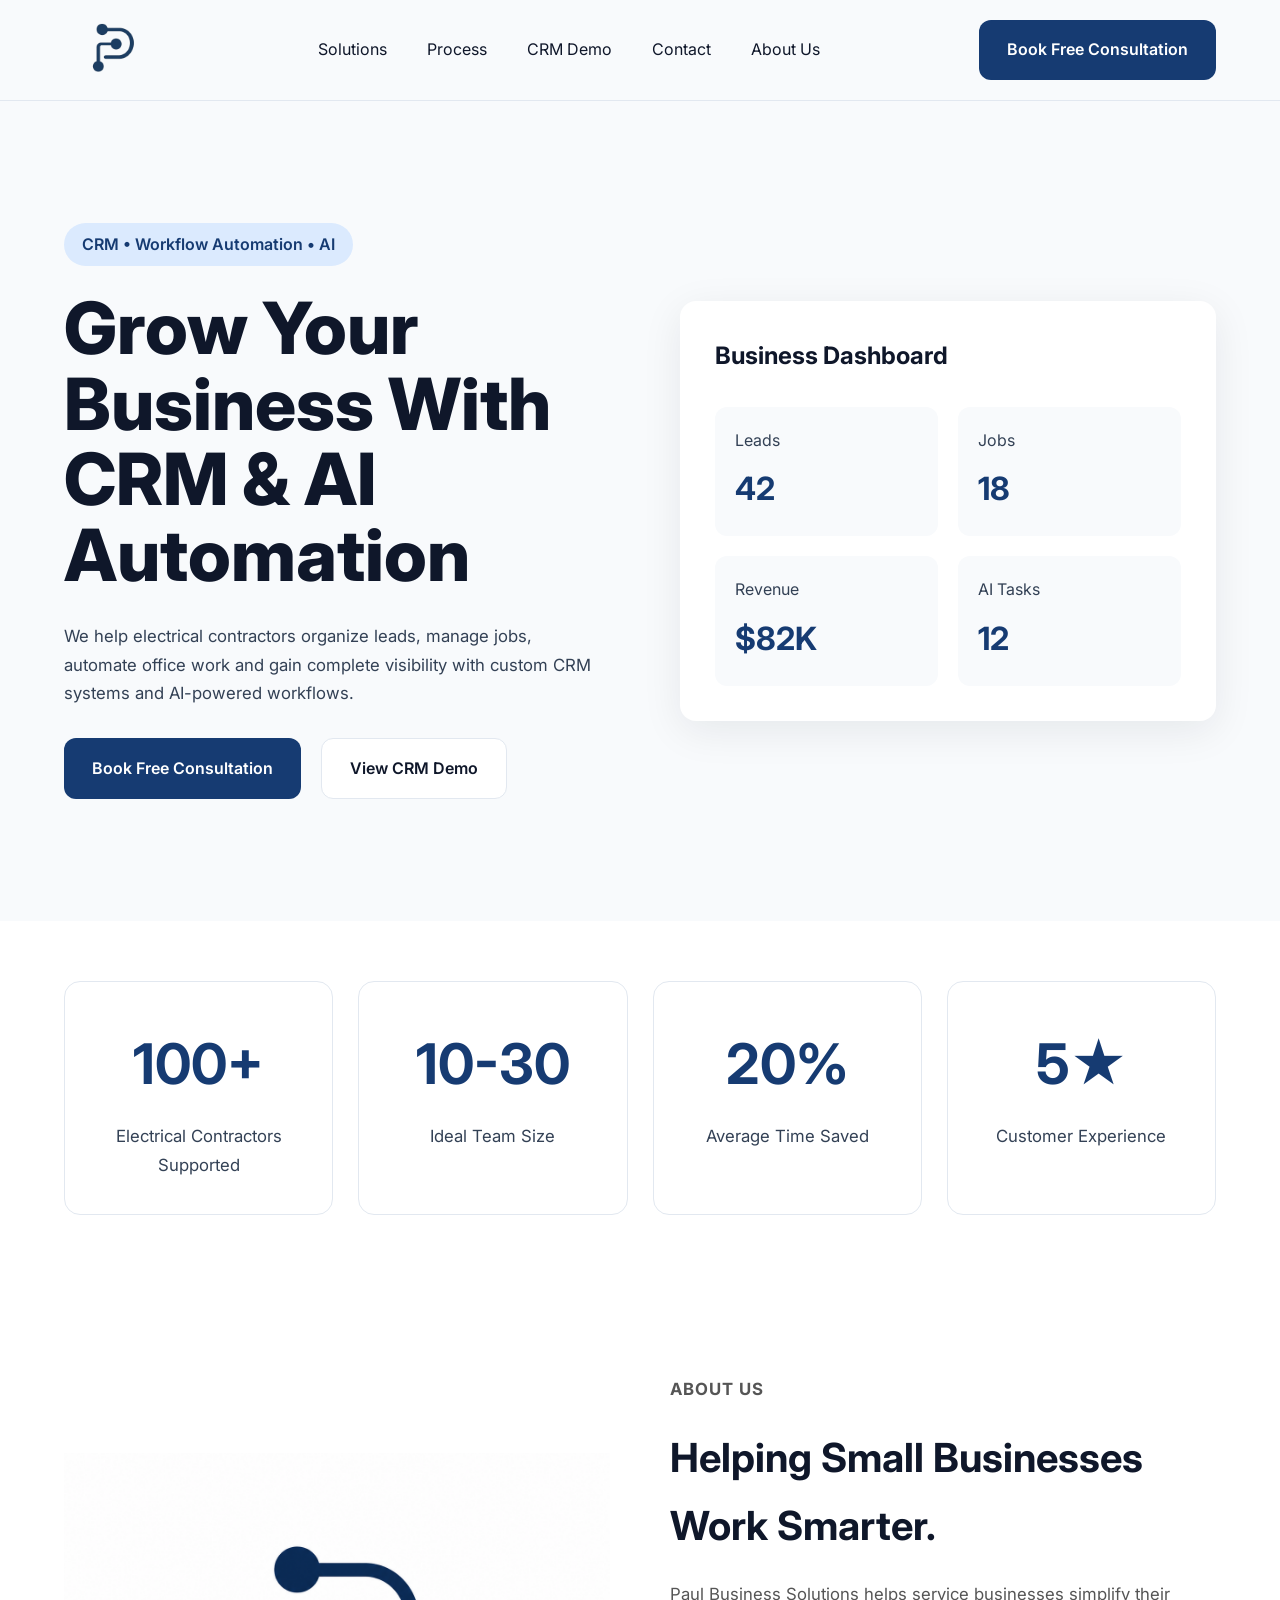
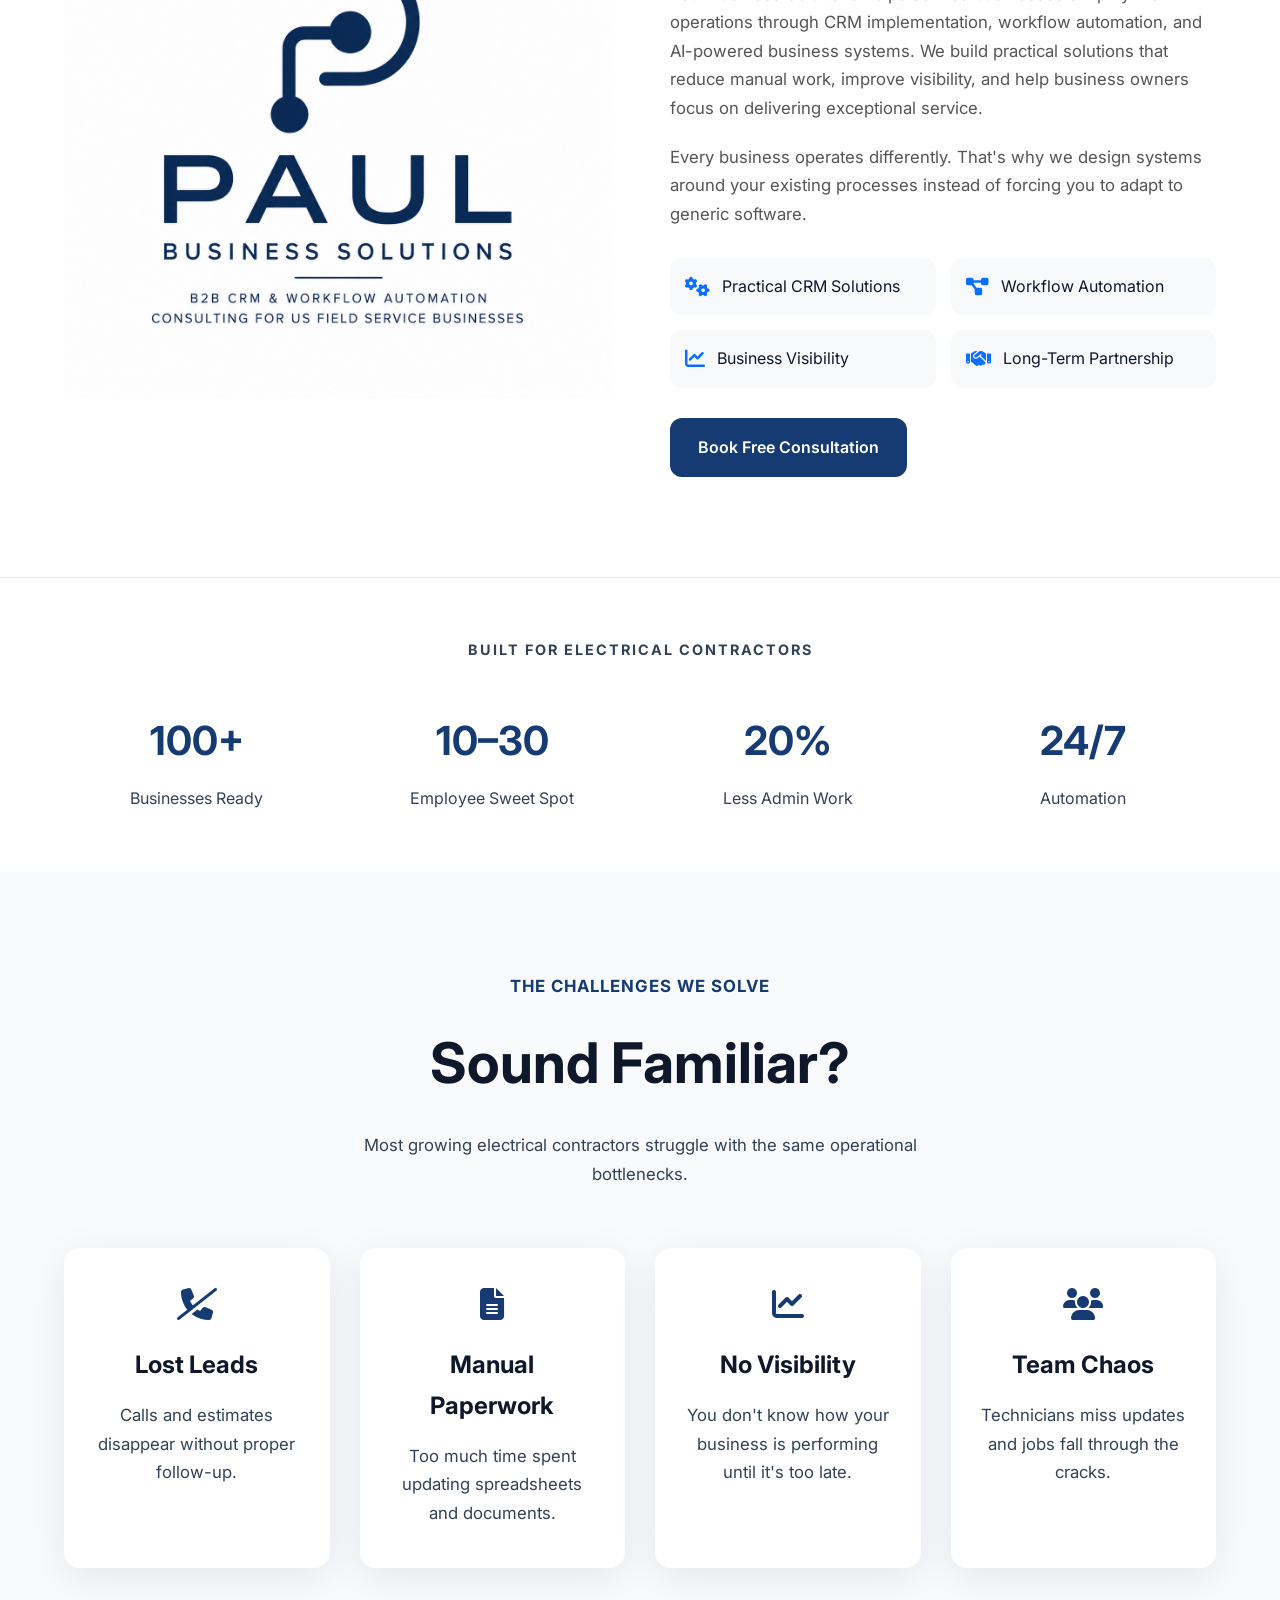
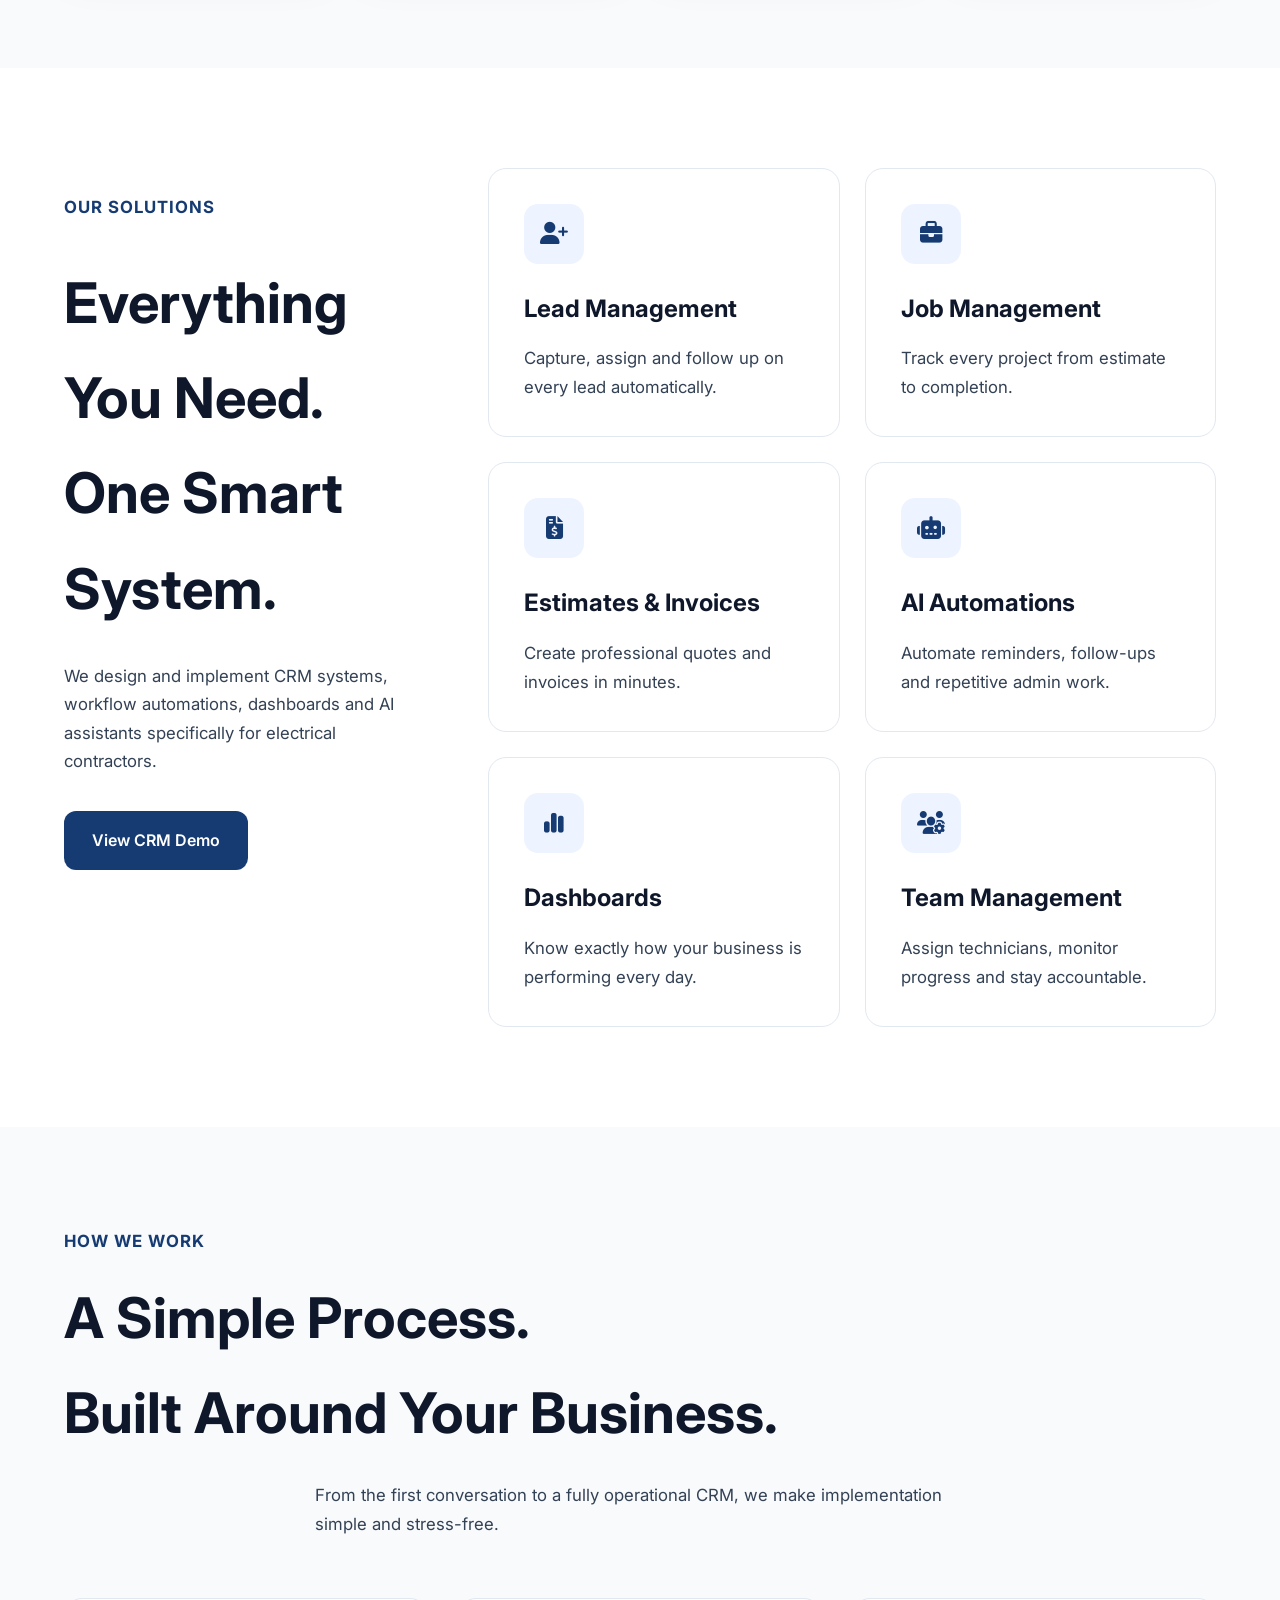
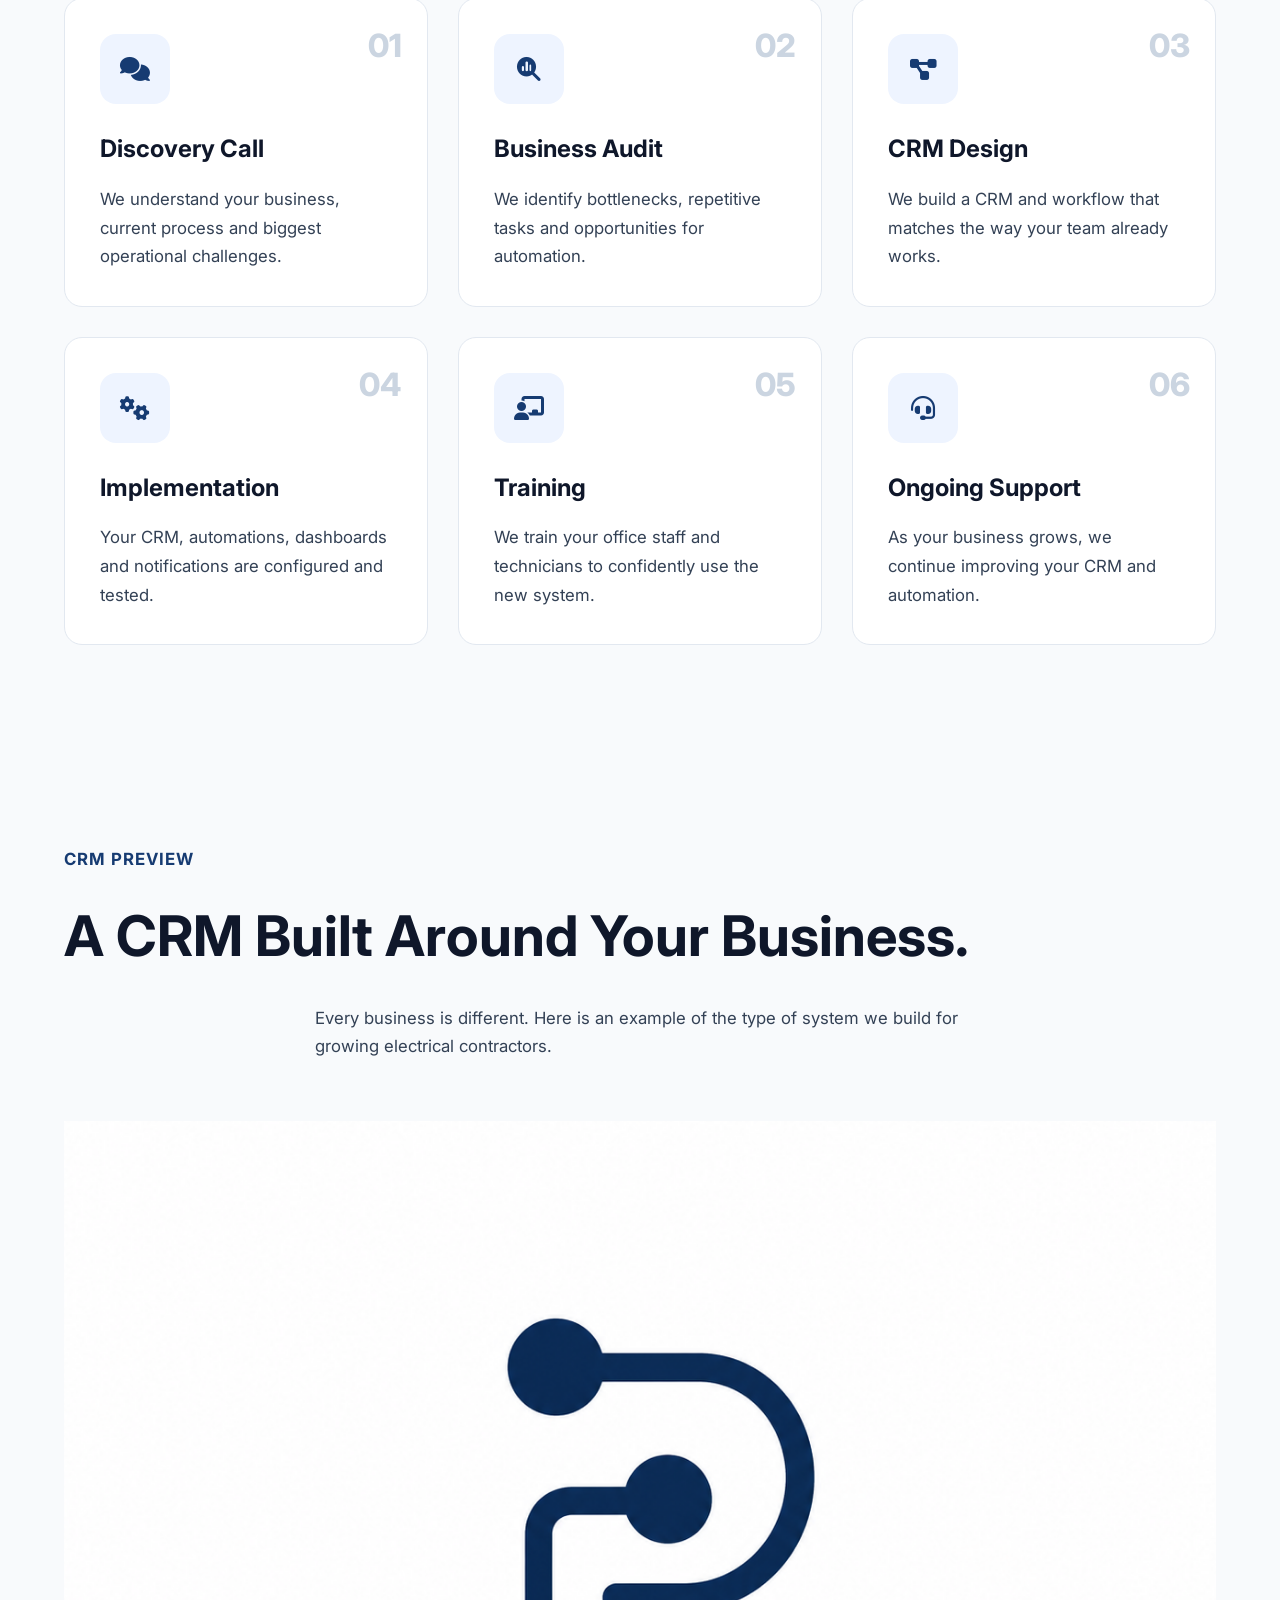
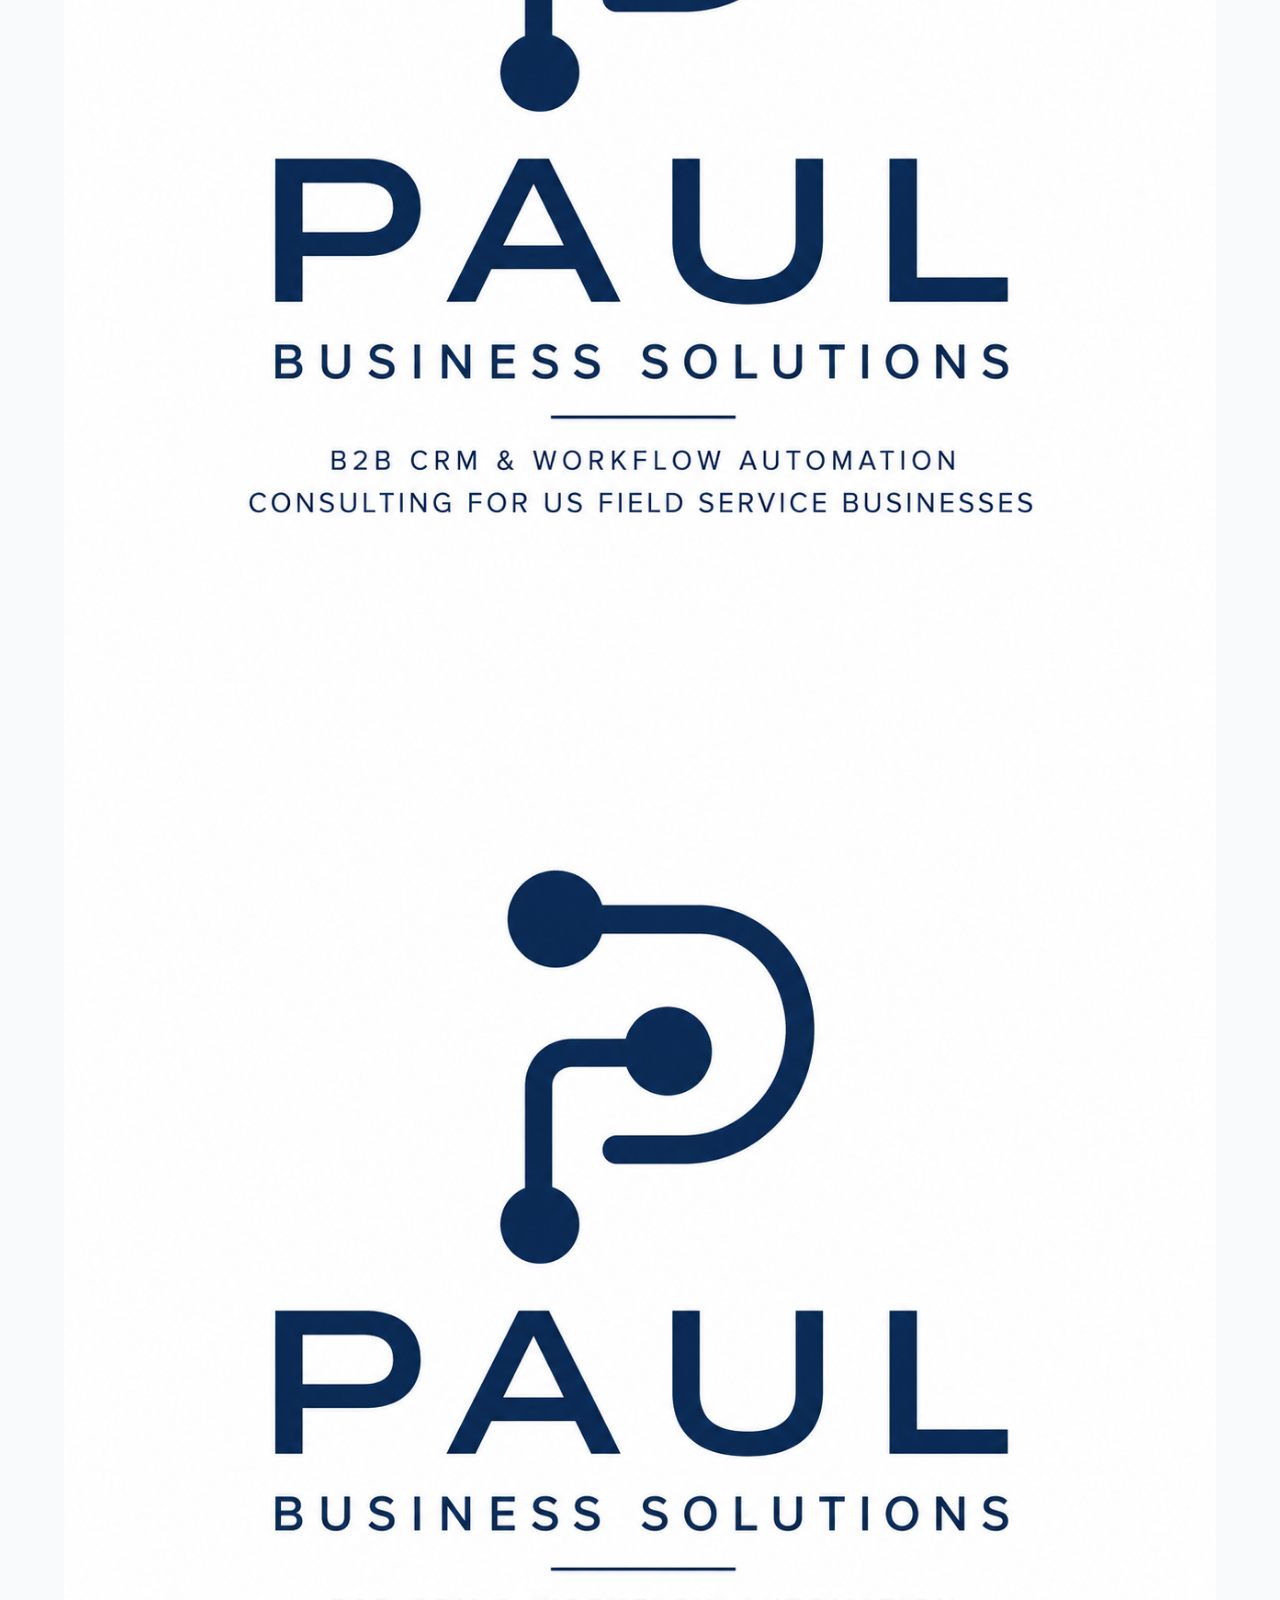
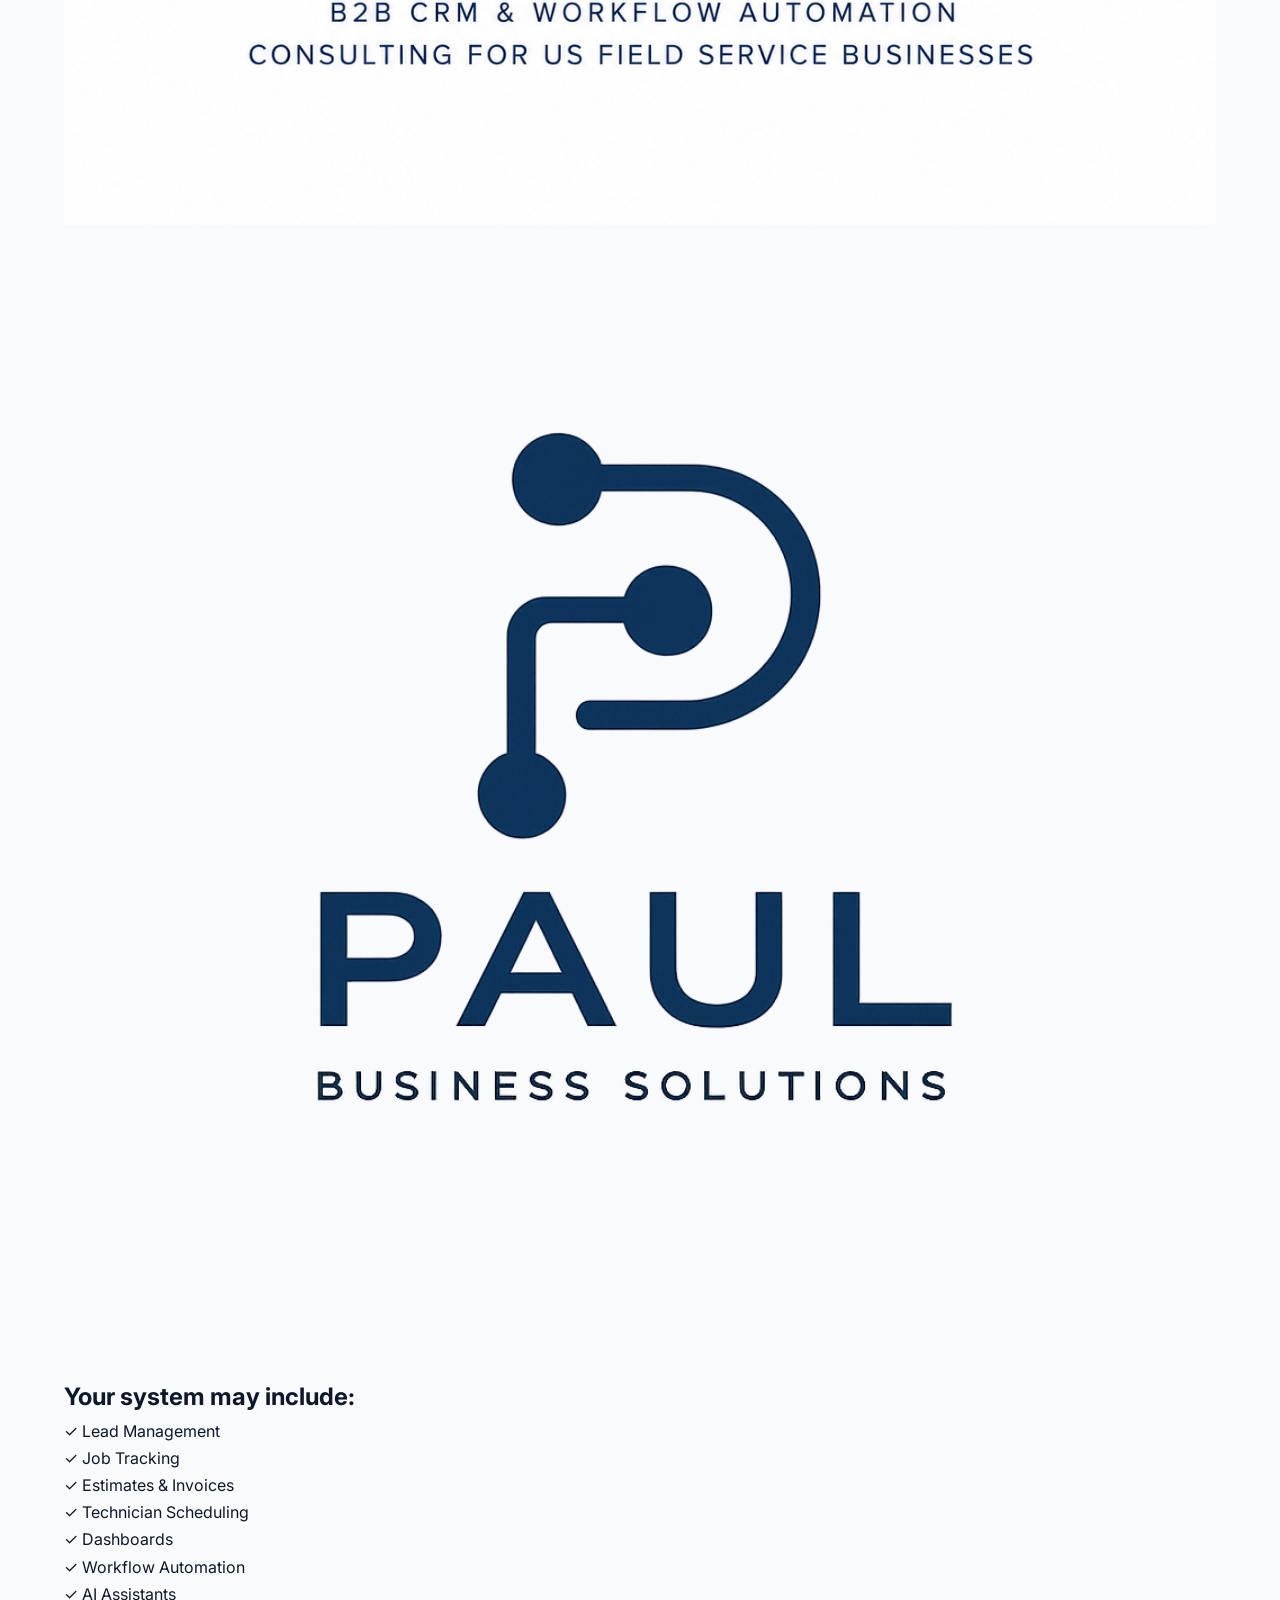
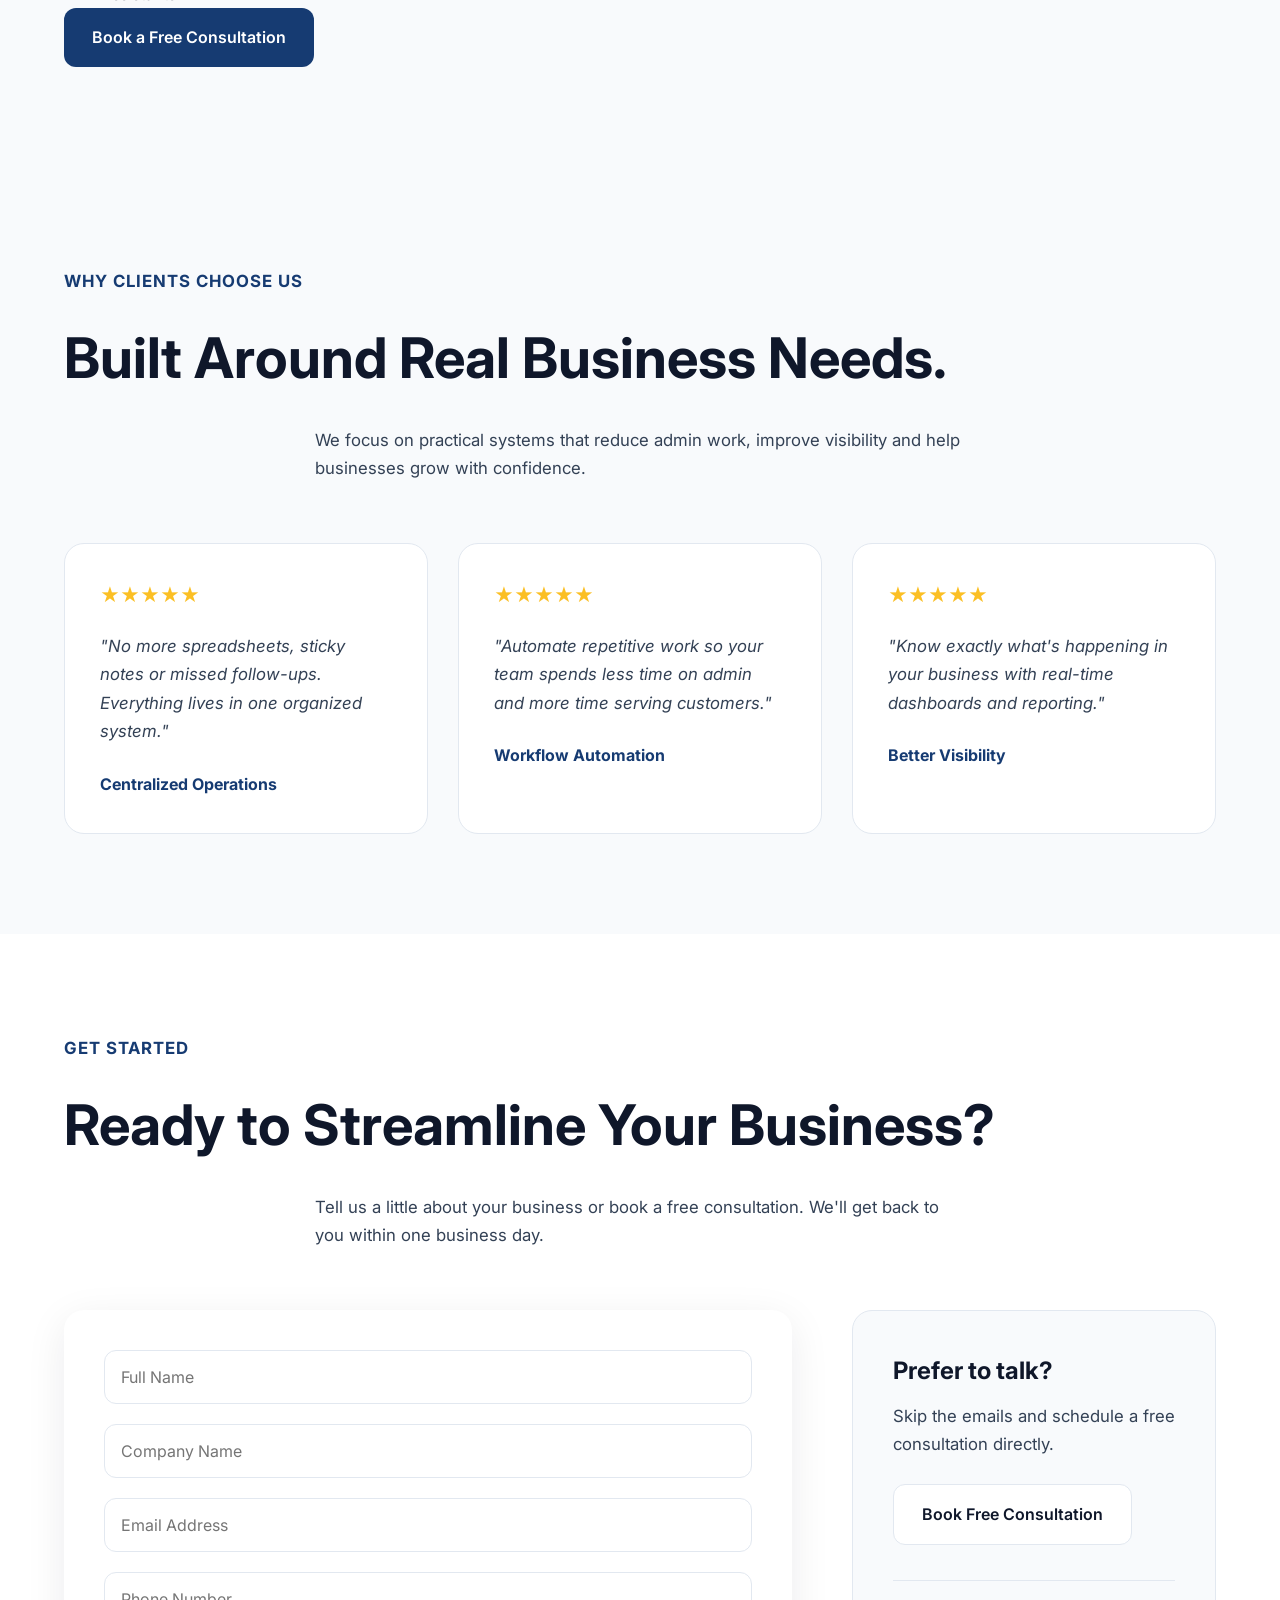
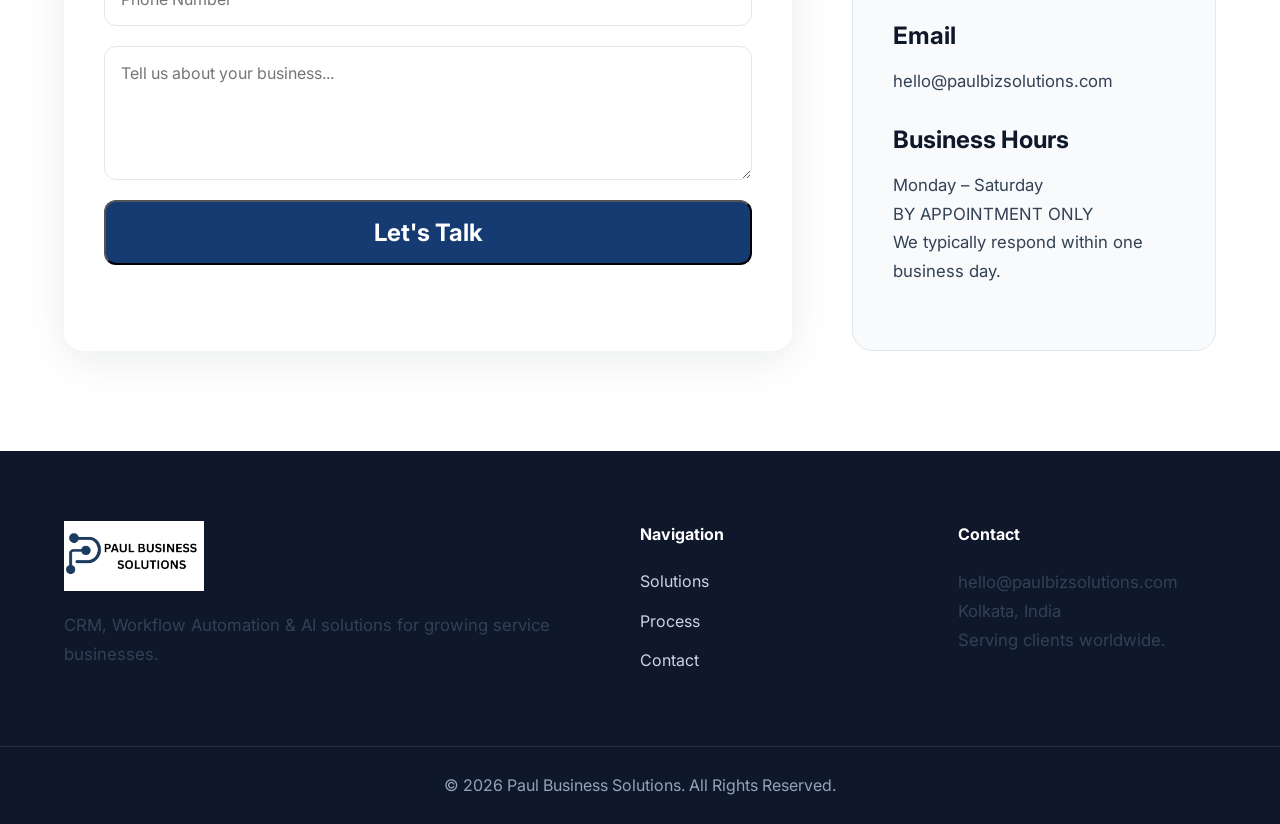
==== index.html @ 1b8bc2f9 "update nav bar" ====
<!DOCTYPE html>
<html lang="en">

<head>

    <meta charset="UTF-8">
    <meta name="viewport" content="width=device-width, initial-scale=1.0">

    <title>Paul Business Solutions | CRM & AI Automation for Service Businesses

        </title>

    <meta name="description"
        content="CRM, Workflow Automation & AI Solutions for Electrical Contractors">

    <link rel="preconnect" href="https://fonts.googleapis.com">

    <link rel="preconnect" href="https://fonts.gstatic.com" crossorigin>

    <link href="https://fonts.googleapis.com/css2?family=Inter:wght@300;400;500;600;700;800;900&display=swap"
        rel="stylesheet">

    <link rel="stylesheet"
        href="https://cdnjs.cloudflare.com/ajax/libs/font-awesome/6.7.2/css/all.min.css">

    <link rel="stylesheet" href="assets/css/style.css">

    <meta name="description"
      content="CRM implementation, workflow automation and AI solutions for electrical contractors and field service businesses.">

</head>

<body>
<header>

    <div class="container navbar">

       <a href="#" class="logo">

            <img src="assets/images/icon.png"
            alt="Paul Business Solutions Logo">

        </a>

        <nav>

            <ul>

                <li><a href="#solutions">Solutions</a></li>
                <li><a href="#process">Process</a></li>
                <li><a href="#demo">CRM Demo</a></li>
                <li><a href="#contact">Contact</a></li>
                <li><a href="#about">About Us</a></li>

            </ul>

        </nav>

        <a href="https://calendly.com/ronit-paul/30min"
            target="_blank"
            class="btn btn-primary">

            Book Free Consultation

    </a>

    </div>

</header>
<!-- ==========================================
HERO
========================================== -->

<section class="hero" id="home">

    <div class="container hero-grid">

        <div class="hero-content">

            <span class="hero-tag">

                CRM • Workflow Automation • AI

            </span>

            <h1>

                Grow Your Business With CRM & AI Automation

            </h1>

            <p>

                We help electrical contractors organize leads, manage jobs, 
                automate office work and gain complete visibility with 
                custom CRM systems and AI-powered workflows.

            </p>

            <div class="hero-buttons">

                <a href="#contact"
                    class="btn btn-primary">

                    Book Free Consultation

                </a>

                <a href="#demo" class="btn btn-secondary">

                    View CRM Demo

                </a>

            </div>

        </div>

        <div class="hero-dashboard">

            <div class="dashboard-card shadow rounded">

                <div class="dashboard-header">

                    <h3>Business Dashboard</h3>

                </div>

                <div class="stats">

                    <div class="stat">

                        <span>Leads</span>

                        <strong>42</strong>

                    </div>

                    <div class="stat">

                        <span>Jobs</span>

                        <strong>18</strong>

                    </div>

                    <div class="stat">

                        <span>Revenue</span>

                        <strong>$82K</strong>

                    </div>

                    <div class="stat">

                        <span>AI Tasks</span>

                        <strong>12</strong>

                    </div>

                </div>

            </div>

        </div>

    </div>

</section>

<!-- ==========================================
STATS
========================================== -->

<section class="stats-section">

    <div class="container stats-grid">

        <div class="stat-card">

            <h2>100+</h2>

            <p>Electrical Contractors Supported</p>

        </div>

        <div class="stat-card">

            <h2>10-30</h2>

            <p>Ideal Team Size</p>

        </div>

        <div class="stat-card">

            <h2>20%</h2>

            <p>Average Time Saved</p>

        </div>

        <div class="stat-card">

            <h2>5★</h2>

            <p>Customer Experience</p>

        </div>

    </div>

</section>


<!-- ==========================================
ABOUT US
========================================== -->

<section class="about" id="about">

    <div class="container about-grid">

        <div class="about-image">

             <img src="assets/images/logo with details.png"
                alt="Paul Business Solutions">

        </div>

        <div class="about-content">

            <p class="section-tag">

                ABOUT US

            </p>

            <h2>

                Helping Small Businesses Work Smarter.

            </h2>

            <p>

                Paul Business Solutions helps service businesses simplify their operations through CRM implementation, workflow automation, and AI-powered business systems. We build practical solutions that reduce manual work, improve visibility, and help business owners focus on delivering exceptional service.

            </p>

            <p>

                Every business operates differently. That's why we design systems around your existing processes instead of forcing you to adapt to generic software.

            </p>

            <div class="about-features">

                <div class="about-feature">
                    <i class="fa-solid fa-gears"></i>
                    <span>Practical CRM Solutions</span>
                </div>

                <div class="about-feature">
                    <i class="fa-solid fa-diagram-project"></i>
                    <span>Workflow Automation</span>
                </div>

                <div class="about-feature">
                    <i class="fa-solid fa-chart-line"></i>
                    <span>Business Visibility</span>
                </div>

                <div class="about-feature">
                    <i class="fa-solid fa-handshake"></i>
                    <span>Long-Term Partnership</span>
                </div>

            </div>

            <a href="#contact" class="btn btn-primary">

                Book Free Consultation

            </a>

        </div>

    </div>

</section>

<!-- ==========================================
TRUST BAR
========================================== -->

<section class="trust-bar">

    <div class="container">

        <p class="trust-title">

            BUILT FOR ELECTRICAL CONTRACTORS

        </p>

        <div class="trust-grid">

            <div class="trust-item">

                <h3>100+</h3>

                <span>Businesses Ready</span>

            </div>

            <div class="trust-item">

                <h3>10–30</h3>

                <span>Employee Sweet Spot</span>

            </div>

            <div class="trust-item">

                <h3>20%</h3>

                <span>Less Admin Work</span>

            </div>

            <div class="trust-item">

                <h3>24/7</h3>

                <span>Automation</span>

            </div>

        </div>

    </div>

</section>

<!-- ==========================================
PROBLEMS
========================================== -->

<section class="problems">

    <div class="container">

        <p class="section-tag">

            THE CHALLENGES WE SOLVE

        </p>

        <h2>

            Sound Familiar?

        </h2>

        <p class="section-subtitle">

            Most growing electrical contractors struggle with the same operational bottlenecks.

        </p>

        <div class="problem-grid">

            <div class="problem-card">

                <i class="fa-solid fa-phone-slash"></i>

                <h3>Lost Leads</h3>

                <p>

                    Calls and estimates disappear without proper follow-up.

                </p>

            </div>

            <div class="problem-card">

                <i class="fa-solid fa-file-lines"></i>

                <h3>Manual Paperwork</h3>

                <p>

                    Too much time spent updating spreadsheets and documents.

                </p>

            </div>

            <div class="problem-card">

                <i class="fa-solid fa-chart-line"></i>

                <h3>No Visibility</h3>

                <p>

                    You don't know how your business is performing until it's too late.

                </p>

            </div>

            <div class="problem-card">

                <i class="fa-solid fa-users"></i>

                <h3>Team Chaos</h3>

                <p>

                    Technicians miss updates and jobs fall through the cracks.

                </p>

            </div>

        </div>

    </div>

</section>

<!-- ==========================================
SOLUTIONS
========================================== -->

<section class="solutions" id="solutions">

    <div class="container solutions-grid">

        <div class="solutions-left">

            <p class="section-tag">

                OUR SOLUTIONS

            </p>

            <h2>

                Everything You Need.<br>
                One Smart System.

            </h2>

            <p>

                We design and implement CRM systems, workflow automations,
                dashboards and AI assistants specifically for electrical
                contractors.

            </p>

            <a href="#demo" class="btn btn-primary">

                View CRM Demo

            </a>

        </div>

        <div class="solutions-right">

            <div class="solution-card">

                <i class="fa-solid fa-user-plus"></i>

                <h3>Lead Management</h3>

                <p>

                    Capture, assign and follow up on every lead automatically.

                </p>

            </div>

            <div class="solution-card">

                <i class="fa-solid fa-briefcase"></i>

                <h3>Job Management</h3>

                <p>

                    Track every project from estimate to completion.

                </p>

            </div>

            <div class="solution-card">

                <i class="fa-solid fa-file-invoice-dollar"></i>

                <h3>Estimates & Invoices</h3>

                <p>

                    Create professional quotes and invoices in minutes.

                </p>

            </div>

            <div class="solution-card">

                <i class="fa-solid fa-robot"></i>

                <h3>AI Automations</h3>

                <p>

                    Automate reminders, follow-ups and repetitive admin work.

                </p>

            </div>

            <div class="solution-card">

                <i class="fa-solid fa-chart-simple"></i>

                <h3>Dashboards</h3>

                <p>

                    Know exactly how your business is performing every day.

                </p>

            </div>

            <div class="solution-card">

                <i class="fa-solid fa-users-gear"></i>

                <h3>Team Management</h3>

                <p>

                    Assign technicians, monitor progress and stay accountable.

                </p>

            </div>

        </div>

    </div>

</section>

<!-- ==========================================
HOW IT WORKS
========================================== -->

<section class="process" id="process">

    <div class="container">

        <p class="section-tag">

            HOW WE WORK

        </p>

        <h2>

            A Simple Process.<br>
            Built Around Your Business.

        </h2>

        <p class="section-subtitle">

            From the first conversation to a fully operational CRM, we make implementation simple and stress-free.

        </p>

        <div class="process-grid">

            <div class="process-card">

                <div class="step-number">01</div>

                <i class="fa-solid fa-comments"></i>

                <h3>Discovery Call</h3>

                <p>

                    We understand your business, current process and biggest operational challenges.

                </p>

            </div>

            <div class="process-card">

                <div class="step-number">02</div>

                <i class="fa-solid fa-magnifying-glass-chart"></i>

                <h3>Business Audit</h3>

                <p>

                    We identify bottlenecks, repetitive tasks and opportunities for automation.

                </p>

            </div>

            <div class="process-card">

                <div class="step-number">03</div>

                <i class="fa-solid fa-diagram-project"></i>

                <h3>CRM Design</h3>

                <p>

                    We build a CRM and workflow that matches the way your team already works.

                </p>

            </div>

            <div class="process-card">

                <div class="step-number">04</div>

                <i class="fa-solid fa-gears"></i>

                <h3>Implementation</h3>

                <p>

                    Your CRM, automations, dashboards and notifications are configured and tested.

                </p>

            </div>

            <div class="process-card">

                <div class="step-number">05</div>

                <i class="fa-solid fa-chalkboard-user"></i>

                <h3>Training</h3>

                <p>

                    We train your office staff and technicians to confidently use the new system.

                </p>

            </div>

            <div class="process-card">

                <div class="step-number">06</div>

                <i class="fa-solid fa-headset"></i>

                <h3>Ongoing Support</h3>

                <p>

                    As your business grows, we continue improving your CRM and automation.

                </p>

            </div>

        </div>

    </div>

</section>

<!-- ==========================================
DEMO
========================================== -->

<section class="demo" id="demo">

    <div class="container">

        <p class="section-tag">

            CRM PREVIEW

        </p>

        <h2>

            A CRM Built Around Your Business.

        </h2>

        <p class="section-subtitle">

            Every business is different. Here is an example of the type of
            system we build for growing electrical contractors.

        </p>

        <div class="demo-gallery">

            <img src="assets/images/logo with details.png"
                 alt="Dashboard">

            <img src="assets/images/logo with details.png"
                 alt="Jobs">

            <img src="assets/images/logo.png"
                 alt="Leads">

        </div>

        <div class="demo-text">

            <h3>

                Your system may include:

            </h3>

            <ul>

                <li>✓ Lead Management</li>

                <li>✓ Job Tracking</li>

                <li>✓ Estimates & Invoices</li>

                <li>✓ Technician Scheduling</li>

                <li>✓ Dashboards</li>

                <li>✓ Workflow Automation</li>

                <li>✓ AI Assistants</li>

            </ul>

        </div>

        <a href="#contact"
           class="btn btn-primary">

            Book a Free Consultation

        </a>

    </div>

</section>

<!-- ==========================================
WHY CLIENTS CHOOSE US
========================================== -->

<section class="testimonials">

    <div class="container">

        <p class="section-tag">
            WHY CLIENTS CHOOSE US
        </p>

        <h2>
            Built Around Real Business Needs.
        </h2>

        <p class="section-subtitle">
            We focus on practical systems that reduce admin work, improve visibility and help businesses grow with confidence.
        </p>

        <div class="testimonial-grid">

            <div class="testimonial-card">

                <div class="stars">★★★★★</div>

                <p>

                    "No more spreadsheets, sticky notes or missed follow-ups.
                    Everything lives in one organized system."

                </p>

                <h4>
                    Centralized Operations
                </h4>

            </div>

            <div class="testimonial-card">

                <div class="stars">★★★★★</div>

                <p>

                    "Automate repetitive work so your team spends less time
                    on admin and more time serving customers."

                </p>

                <h4>
                    Workflow Automation
                </h4>

            </div>

            <div class="testimonial-card">

                <div class="stars">★★★★★</div>

                <p>

                    "Know exactly what's happening in your business with
                    real-time dashboards and reporting."

                </p>

                <h4>
                    Better Visibility
                </h4>

            </div>

        </div>

    </div>

</section>

<!-- ==========================================
CONTACT
========================================== -->

<section class="contact" id="contact">

    <div class="container">

        <p class="section-tag">
            GET STARTED
        </p>

        <h2>
            Ready to Streamline Your Business?
        </h2>

        <p class="section-subtitle">
            Tell us a little about your business or book a free consultation.
            We'll get back to you within one business day.
        </p>

        <div class="contact-grid">

            <!-- Contact Form -->

            <div class="contact-form">

                <form action="https://formsubmit.co/hello@paulbizsolutions.com"
                      method="POST">

                    <input type="hidden" name="_captcha" value="false">

                    <input type="hidden"
                           name="_subject"
                           value="New Website Enquiry">

                    <input
                        type="text"
                        name="name"
                        placeholder="Full Name"
                        required>

                    <input
                        type="text"
                        name="company"
                        placeholder="Company Name"
                        required>

                    <input
                        type="email"
                        name="email"
                        placeholder="Email Address"
                        required>

                    <input
                        type="tel"
                        name="phone"
                        placeholder="Phone Number">

                    <textarea
                        name="message"
                        rows="5"
                        placeholder="Tell us about your business..."></textarea>

                    <button
                        class="btn btn-primary"
                        type="submit">
                        <h3>
                        Let's Talk
                        </h3>

                    </button>

                </form>

            </div>

            <!-- Calendly -->

            <div class="contact-info">

                <h3>

                    Prefer to talk?

                </h3>

                <p>

                    Skip the emails and schedule a free consultation directly.

                </p>

                <a href="https://calendly.com/ronit-paulbizsolutions/30min"
                   target="_blank"
                   class="btn btn-secondary">

                    Book Free Consultation

                </a>

                <hr>

                <h3>

                    Email

                </h3>

                <p>

                    hello@paulbizsolutions.com

                </p>

                <h3>

                    Business Hours

                </h3>

                <p>

                    Monday – Saturday<br>

                    BY APPOINTMENT ONLY <br>
                    We typically respond within one business day.

                </p>

            </div>

        </div>

    </div>

</section>

<!-- ==========================================
FOOTER
========================================== -->

<footer class="footer">

    <div class="container footer-grid">

        <div>

            <img src="assets/images/footerlogo.png"
                 alt="Paul Business Solutions"
                 class="footer-logo">

            <p>

                CRM, Workflow Automation & AI solutions for growing service businesses.

            </p>

        </div>

        <div>

            <h4>

                Navigation

            </h4>

            <ul>

                <li><a href="#solutions">Solutions</a></li>

                <li><a href="#process">Process</a></li>

                <li><a href="#contact">Contact</a></li>

            </ul>

        </div>

        <div>

            <h4>

                Contact

            </h4>

            <p>

                hello@paulbizsolutions.com

            </p>

            <p>

                Kolkata, India

            </p>

            <p>

                Serving clients worldwide.

            </p>

        </div>

    </div>

    <div class="footer-bottom">

        © 2026 Paul Business Solutions. All Rights Reserved.

    </div>

</footer>


</body>

<script src="assets/js/script.js"></script>

</html>
---- assets/css/style.css ----
/* ==========================================
   PAUL BUSINESS SOLUTIONS
   Design System v1
========================================== */

:root{

    /* COLORS */

    --primary:#163B72;
    --primary-dark:#102B54;

    --accent:#14B8A6;

    --dark:#0F172A;

    --text:#334155;

    --light:#F8FAFC;

    --white:#FFFFFF;

    --border:#E2E8F0;

    --shadow:0 10px 40px rgba(15,23,42,.08);

    /* LAYOUT */

    --container:1200px;

    --radius:16px;

    --transition:.3s ease;

}


/* RESET */

*{

    margin:0;

    padding:0;

    box-sizing:border-box;

}

html{

    scroll-behavior:smooth;

}

body{

    font-family:'Inter',sans-serif;

    background:var(--light);

    color:var(--dark);

    line-height:1.7;

    overflow-x:hidden;

}

img{

    width:100%;

    display:block;

}

a{

    text-decoration:none;

    color:inherit;

}

ul{

    list-style:none;

}

button{

    font-family:inherit;

}


/* CONTAINER */

.container{

    width:min(90%,var(--container));

    margin:auto;

}


/* TYPOGRAPHY */

h1{

    font-size:clamp(3rem,6vw,4.5rem);

    line-height:1.05;

    font-weight:800;

}

h2{

    font-size:clamp(2.2rem,5vw,3.5rem);

    font-weight:700;

}

h3{

    font-size:1.5rem;

}

p{

    color:var(--text);

    font-size:1.05rem;

}


/* BUTTONS */

.btn{

    display:inline-flex;

    align-items:center;

    justify-content:center;

    padding:16px 28px;

    border-radius:12px;

    font-weight:600;

    transition:var(--transition);

    cursor:pointer;

}

.btn-primary{

    background:var(--primary);

    color:white;

}

.btn-primary:hover{

    background:var(--primary-dark);

    transform:translateY(-3px);

}

.btn-secondary{

    border:1px solid var(--border);

    background:white;

}

.btn-secondary:hover{

    box-shadow:var(--shadow);

    transform:translateY(-3px);

}


/* SECTIONS */

section{

    padding:100px 0;

}


/* UTILITIES */

.text-center{

    text-align:center;

}

.shadow{

    box-shadow:var(--shadow);

}

.rounded{

    border-radius:var(--radius);

}

/* ==========================================
NAVBAR
========================================== */

header{

    position:sticky;

    top:0;

    background:rgba(248,250,252,.9);

    backdrop-filter:blur(12px);

    border-bottom:1px solid var(--border);

    z-index:999;

}

.navbar{

    height:100px;

    display:flex;

    justify-content:space-between;

    align-items:center;

}

.logo{

    display:flex;

    align-items:center;

}

.logo img{

    height:95px;

    width:auto;

    display:block;

}

nav ul{

    display:flex;

    gap:40px;

}

nav a{

    transition:var(--transition);

}

nav a:hover{

    color:var(--primary);

}

/* ==========================================
HERO
========================================== */

.hero{

    min-height:calc(100vh - 80px);

    display:flex;

    align-items:center;

}

.hero-grid{

    display:grid;

    grid-template-columns:1fr 1fr;

    gap:80px;

    align-items:center;

}

.hero-tag{

    display:inline-block;

    padding:8px 18px;

    border-radius:999px;

    background:#DBEAFE;

    color:var(--primary);

    font-weight:600;

    margin-bottom:24px;

}

.hero p{

    margin:30px 0;

    max-width:550px;

}

.hero-buttons{

    display:flex;

    gap:20px;

}

.dashboard-card{

    background:white;

    padding:35px;

}

.dashboard-header{

    margin-bottom:30px;

}

.stats{

    display:grid;

    grid-template-columns:repeat(2,1fr);

    gap:20px;

}

.stat{

    background:#F8FAFC;

    padding:20px;

    border-radius:12px;

}

.stat span{

    display:block;

    color:var(--text);

    margin-bottom:8px;

}

.stat strong{

    font-size:2rem;

    color:var(--primary);

}

/* ==========================================
RESPONSIVE
========================================== */

@media(max-width:900px){

    nav{

        display:none;

    }

    .hero-grid,
    .solutions-grid{

        grid-template-columns:1fr;

    }

    .trust-grid,
    .problem-grid,
    .process-grid{

        grid-template-columns:1fr 1fr;

    }

    .solutions-right{

        grid-template-columns:1fr;

    }

    .hero{

        text-align:center;

    }

    .hero p{

        margin-inline:auto;

    }

    .hero-buttons{

        justify-content:center;

        flex-wrap:wrap;

    }

    .contact-grid{

    grid-template-columns:1fr;

    }

}

@media(max-width:600px){

    .trust-grid,
    .problem-grid,
    .process-grid{

        grid-template-columns:1fr;

    }

}

/*==================================
STATS
==================================*/

.stats-section{

    padding:60px 0;

    background:white;

}

.stats-grid{

    display:grid;

    grid-template-columns:repeat(4,1fr);

    gap:25px;

}

.stat-card{

    background:white;

    border:1px solid var(--border);

    border-radius:16px;

    padding:35px;

    text-align:center;

    transition:.3s;

}

.stat-card:hover{

    transform:translateY(-8px);

    box-shadow:var(--shadow);

}

.stat-card h2{

    color:var(--primary);

    margin-bottom:10px;

}

/*=================================
TRUST BAR
=================================*/

.trust-bar{

    background:#fff;

    padding:60px 0;

    border-top:1px solid var(--border);

}

.trust-title{

    text-align:center;

    font-size:.9rem;

    letter-spacing:2px;

    font-weight:700;

    color:var(--text);

    margin-bottom:45px;

}

.trust-grid{

    display:grid;

    grid-template-columns:repeat(4,1fr);

    gap:30px;

}

.trust-item{

    text-align:center;

}

.trust-item h3{

    color:var(--primary);

    font-size:2.5rem;

    margin-bottom:10px;

}

.trust-item span{

    color:var(--text);

}

/*=================================
PROBLEMS
=================================*/

.section-tag{

    color:var(--primary);

    font-weight:700;

    letter-spacing:1px;

    margin-bottom:15px;

}

.section-subtitle{

    max-width:650px;

    margin:20px auto 60px;

}

.problems{

    text-align:center;

}

.problem-grid{

    display:grid;

    grid-template-columns:repeat(4,1fr);

    gap:30px;

}

.problem-card{

    background:white;

    padding:40px 30px;

    border-radius:16px;

    box-shadow:var(--shadow);

    transition:.3s;

}

.problem-card:hover{

    transform:translateY(-10px);

}

.problem-card i{

    font-size:2rem;

    color:var(--primary);

    margin-bottom:25px;

}

.problem-card h3{

    margin-bottom:15px;

}

/*=================================
SOLUTIONS
=================================*/

.solutions{

    background:#fff;

}

.solutions-grid{

    display:grid;

    grid-template-columns:1fr 2fr;

    gap:60px;

    align-items:start;

}

.solutions-left p{

    margin:25px 0 35px;

}

.solutions-right{

    display:grid;

    grid-template-columns:repeat(2,1fr);

    gap:25px;

}

.solution-card{

    background:white;

    padding:35px;

    border-radius:18px;

    border:1px solid var(--border);

    transition:.3s;

}

.solution-card:hover{

    transform:translateY(-8px);

    box-shadow:var(--shadow);

}

.solution-card i{

    width:60px;

    height:60px;

    display:flex;

    align-items:center;

    justify-content:center;

    border-radius:14px;

    background:#EEF4FF;

    color:var(--primary);

    font-size:1.4rem;

    margin-bottom:25px;

}

.solution-card h3{

    margin-bottom:15px;

}

/*=================================
PROCESS
=================================*/

.process{

    background:#F8FAFC;

}

.process-grid{

    display:grid;

    grid-template-columns:repeat(3,1fr);

    gap:30px;

    margin-top:60px;

}

.process-card{

    background:white;

    border-radius:18px;

    padding:35px;

    border:1px solid var(--border);

    position:relative;

    transition:.3s;

}

.process-card:hover{

    transform:translateY(-8px);

    box-shadow:var(--shadow);

}

.step-number{

    position:absolute;

    top:20px;

    right:25px;

    color:#CBD5E1;

    font-size:2rem;

    font-weight:800;

}

.process-card i{

    width:70px;

    height:70px;

    border-radius:16px;

    display:flex;

    justify-content:center;

    align-items:center;

    background:#EEF4FF;

    color:var(--primary);

    font-size:1.5rem;

    margin-bottom:25px;

}

.process-card h3{

    margin-bottom:15px;

}

/*=================================
TESTIMONIALS
=================================*/

.testimonials{

    background:#F8FAFC;

}

.testimonial-grid{

    display:grid;

    grid-template-columns:repeat(3,1fr);

    gap:30px;

    margin-top:60px;

}

.testimonial-card{

    background:white;

    padding:35px;

    border-radius:20px;

    border:1px solid var(--border);

    transition:.3s;

}

.testimonial-card:hover{

    transform:translateY(-8px);

    box-shadow:var(--shadow);

}

.stars{

    color:#FBBF24;

    font-size:1.2rem;

    margin-bottom:20px;

}

.testimonial-card p{

    margin-bottom:25px;

    font-style:italic;

}

.testimonial-card h4{

    color:var(--primary);

}

/*=================================
CONTACT
=================================*/

.contact{

    background:#ffffff;

}

.contact-grid{

    display:grid;

    grid-template-columns:2fr 1fr;

    gap:60px;

    margin-top:60px;

}

.contact-form{

    background:white;

    padding:40px;

    border-radius:20px;

    box-shadow:var(--shadow);

}

.contact-form form{

    display:flex;

    flex-direction:column;

    gap:20px;

}

.contact-form input,

.contact-form textarea{

    padding:16px;

    border:1px solid var(--border);

    border-radius:12px;

    font-size:1rem;

    font-family:inherit;

}

.contact-form input:focus,

.contact-form textarea:focus{

    outline:none;

    border-color:var(--primary);

}

.contact-info{

    background:#F8FAFC;

    padding:40px;

    border-radius:20px;

    border:1px solid var(--border);

}

.contact-info h3{

    margin-bottom:10px;

}

.contact-info p{

    margin-bottom:25px;

}

.contact-info hr{

    margin:35px 0;

    border:none;

    border-top:1px solid var(--border);

}

/*=================================
FOOTER
=================================*/

.footer{

    background:#0F172A;

    color:white;

    padding:70px 0 0;

}

.footer-grid{

    display:grid;

    grid-template-columns:2fr 1fr 1fr;

    gap:60px;

}

.footer-logo{

    height:70px;

    width:auto;

    margin-bottom:20px;

}

.footer h4{

    margin-bottom:20px;

}ß
ß
.footer ul{

    padding:0;

}

.footer li{

    margin-bottom:12px;

}

.footer a{

    color:#CBD5E1;

}

.footer a:hover{

    color:white;

}

.footer-bottom{

    margin-top:60px;

    padding:25px 0;

    text-align:center;

    border-top:1px solid rgba(255,255,255,.1);

    color:#94A3B8;

}

/* ==========================================
ABOUT
========================================== */

.about{
    padding:100px 0;
    background:#ffffff;
}

.about-grid{
    display:grid;
    grid-template-columns:1fr 1fr;
    gap:60px;
    align-items:center;
}

.about-image{
    display:flex;
    justify-content:center;
    align-items:center;
}

.about-icon{
    font-size:180px;
    color:#1d4b8f;
    opacity:0.12;
}

.about-content h2{
    font-size:2.5rem;
    margin-bottom:20px;
}

.about-content p{
    margin-bottom:20px;
    color:#555;
}

.about-features{
    display:grid;
    grid-template-columns:repeat(2,1fr);
    gap:15px;
    margin:30px 0;
}

.about-feature{
    display:flex;
    align-items:center;
    gap:12px;
    padding:15px;
    background:#f8f9fb;
    border-radius:12px;
}

.about-feature i{
    color:#0b6efd;
    font-size:20px;
}

@media(max-width:768px){

.about-grid{
    grid-template-columns:1fr;
}

.about-features{
    grid-template-columns:1fr;
}

.about-image{
    order:-1;
}

}

.about-image{
    display:flex;
    justify-content:center;
    align-items:center;
}

.about-icon{
    font-size:220px;
    color:#1d4b8f;
    opacity:0.12;
}
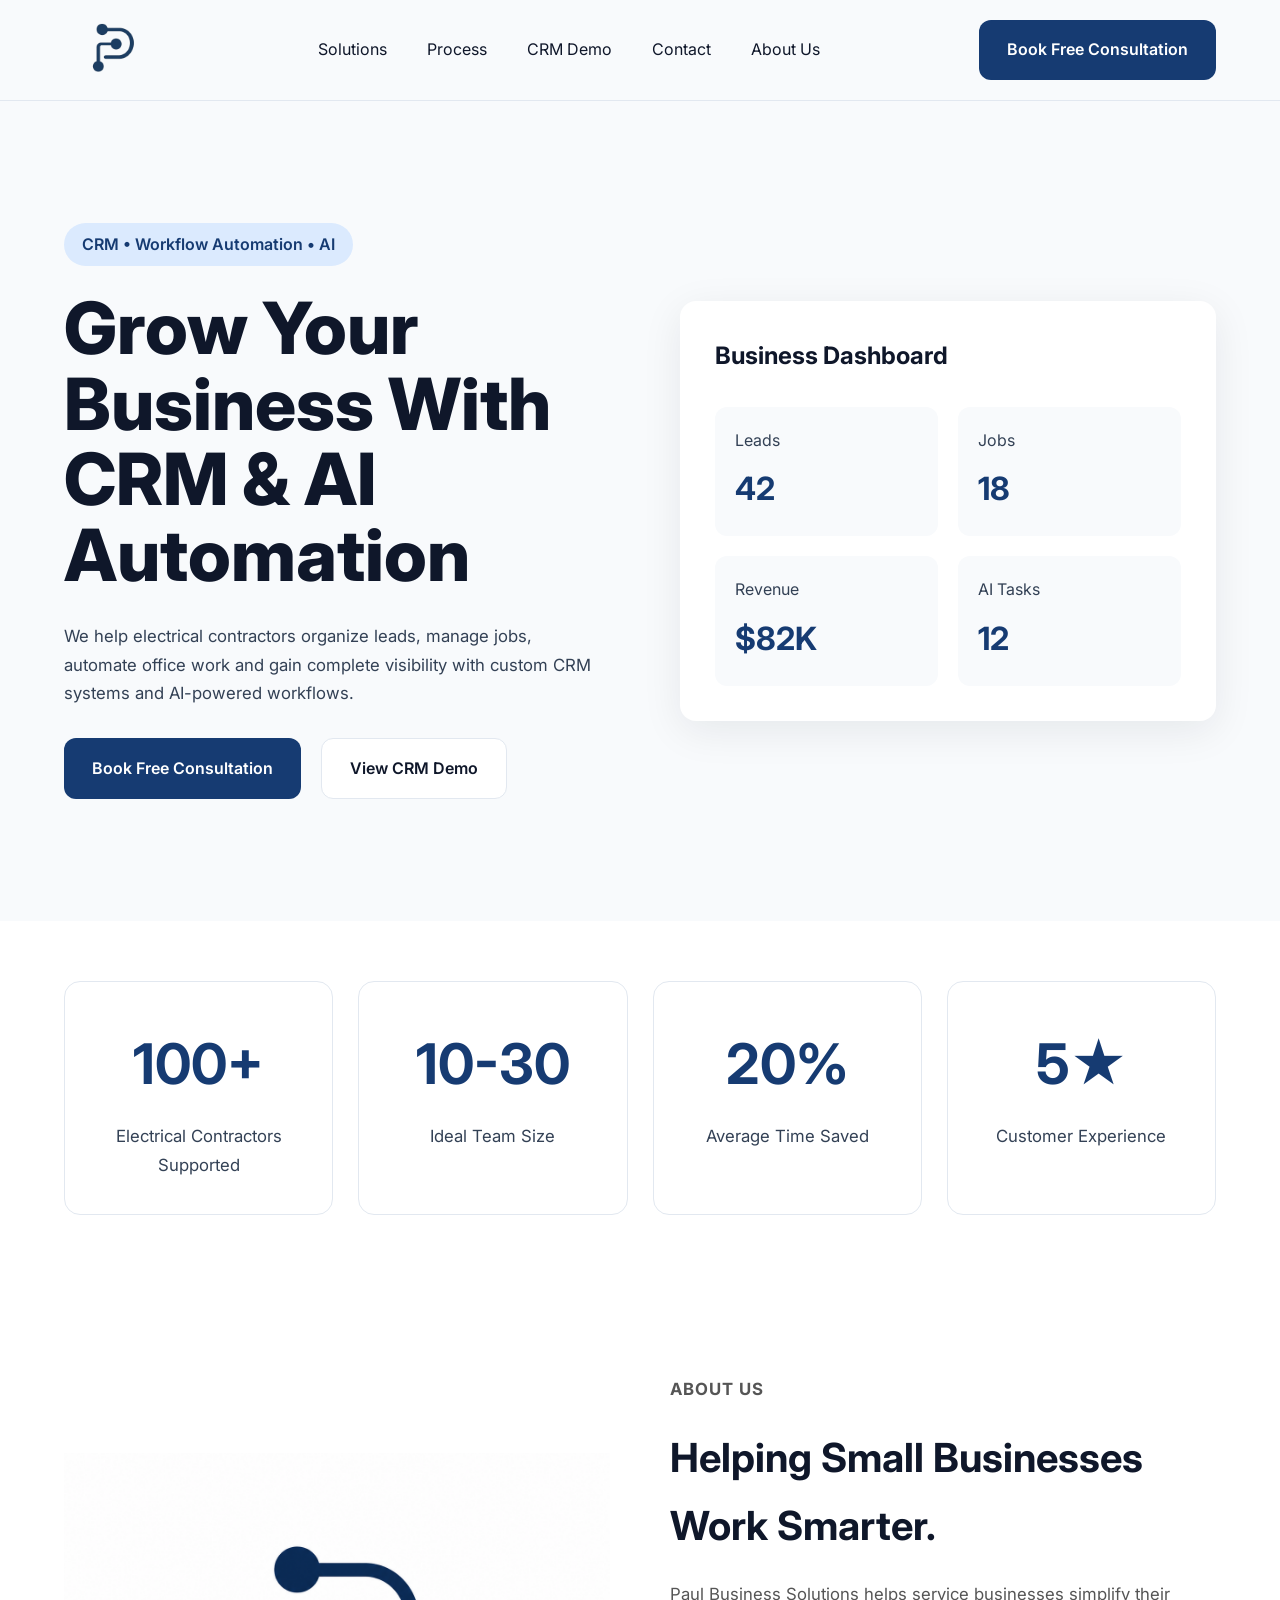
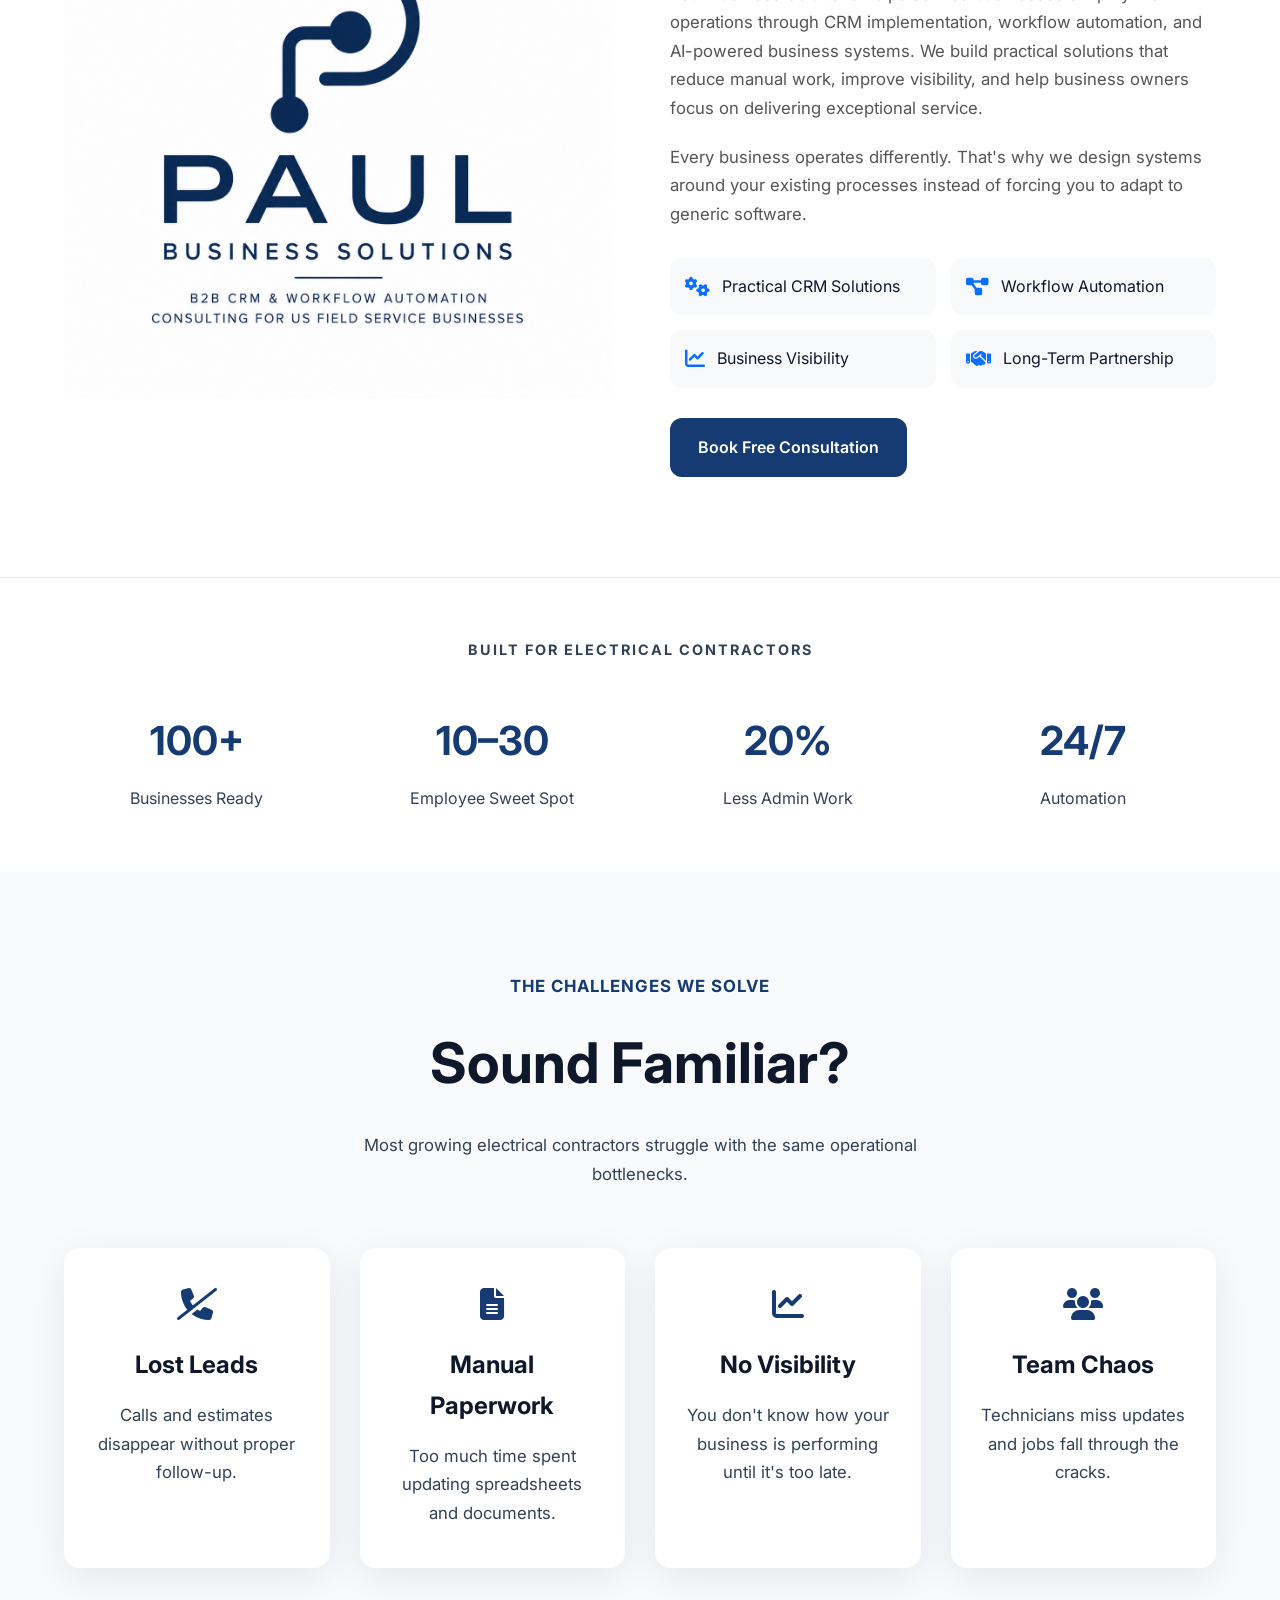
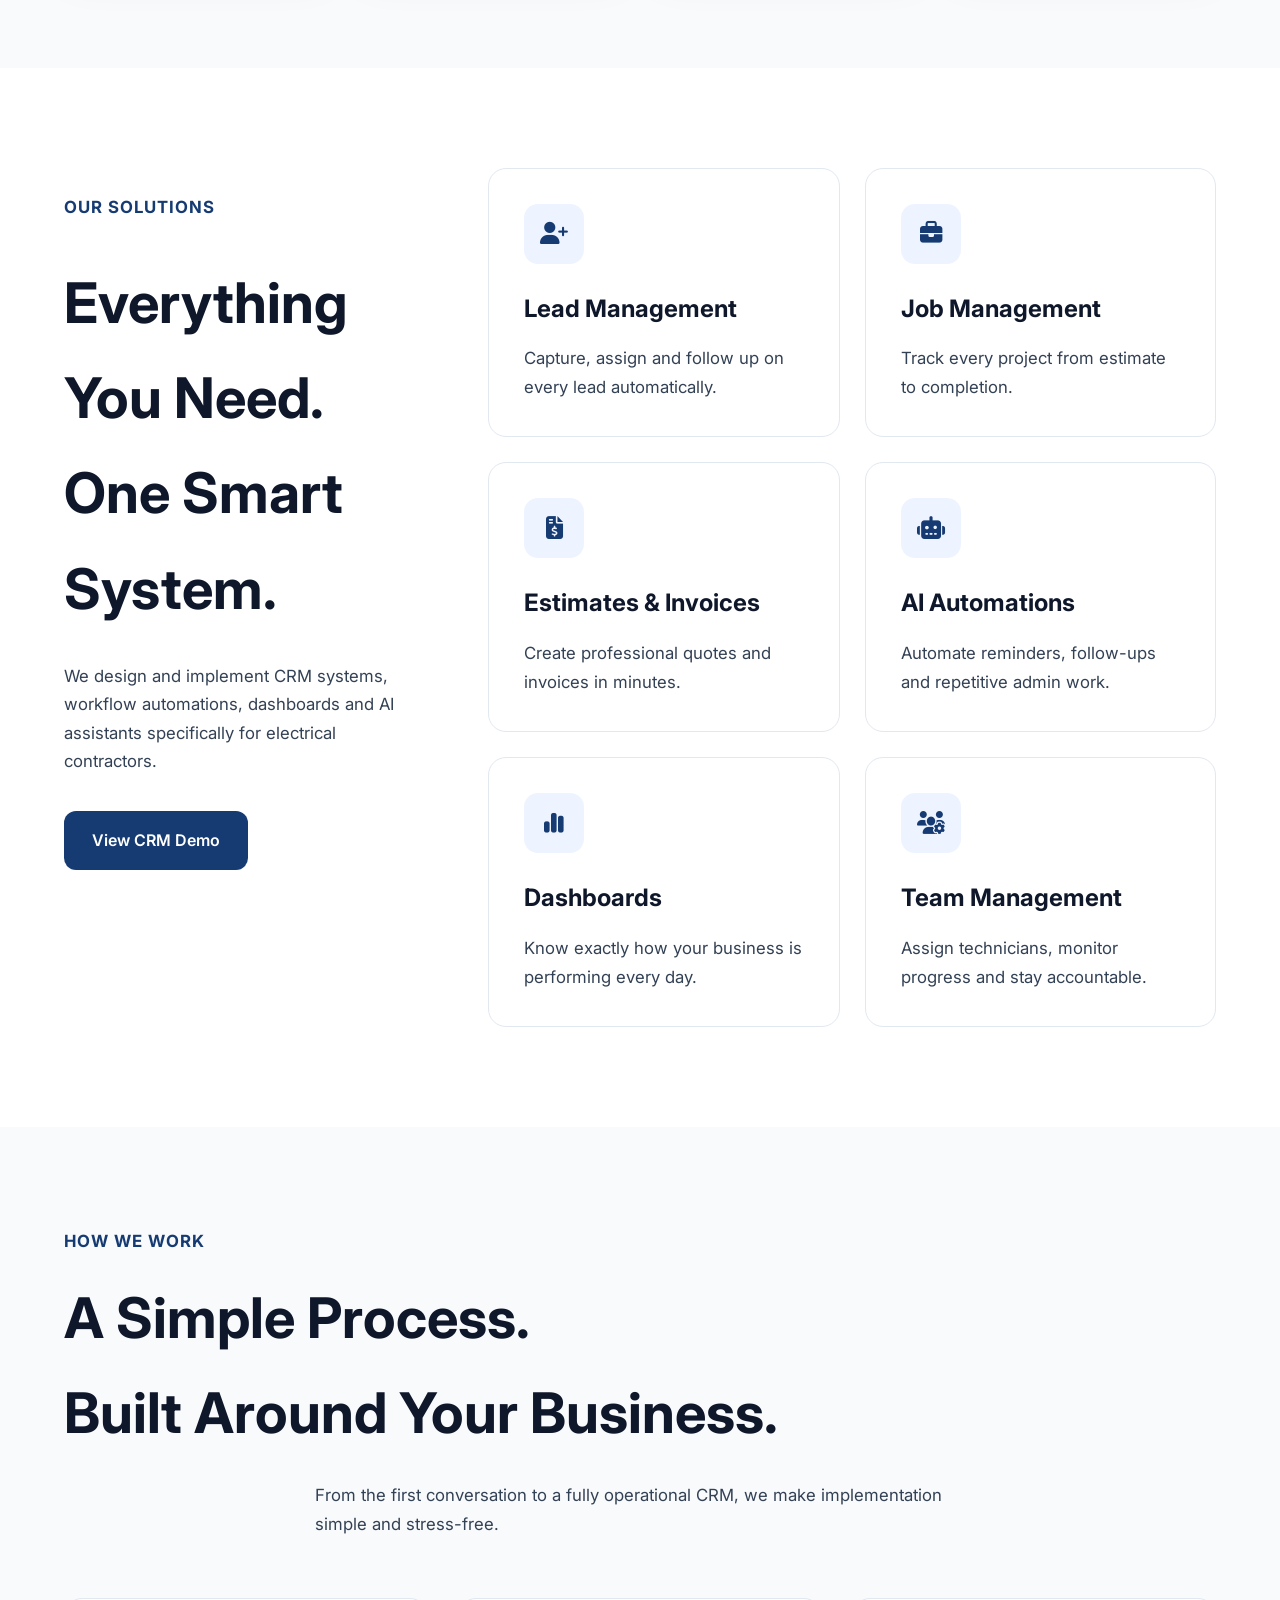
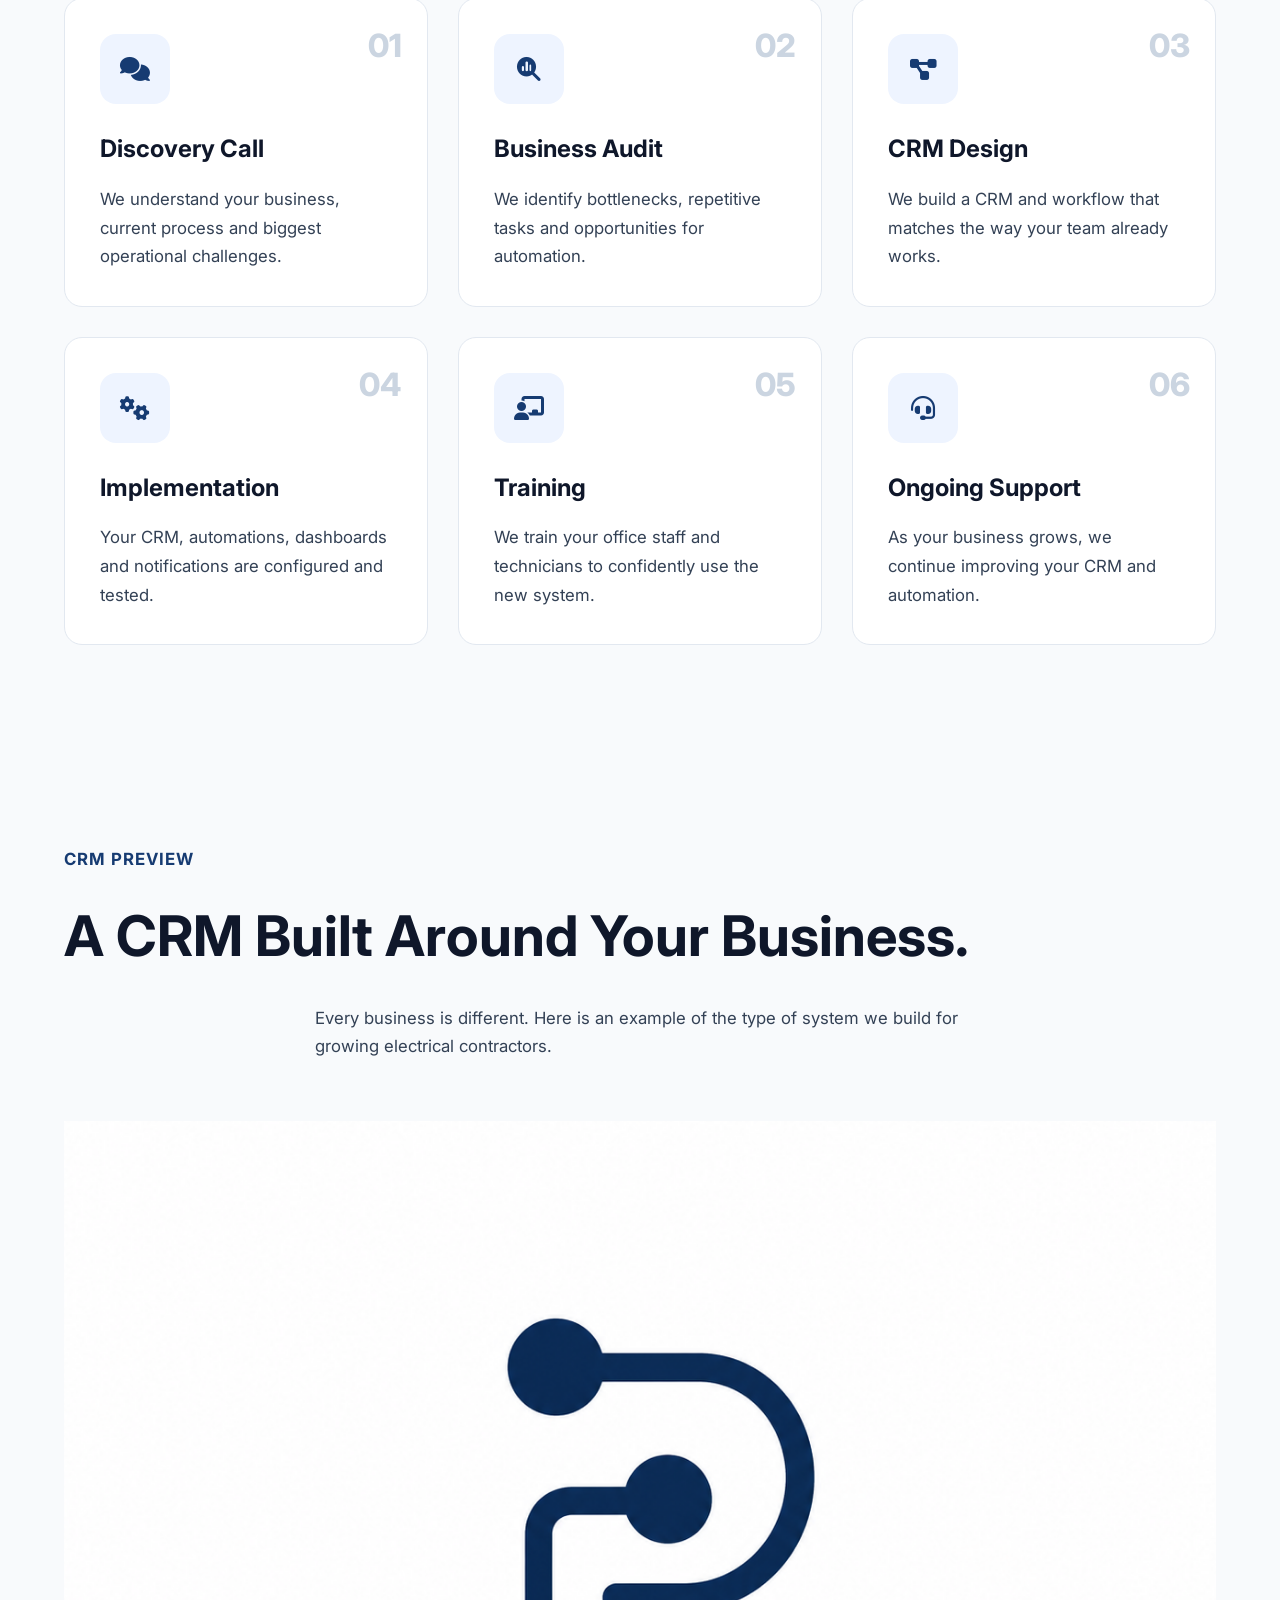
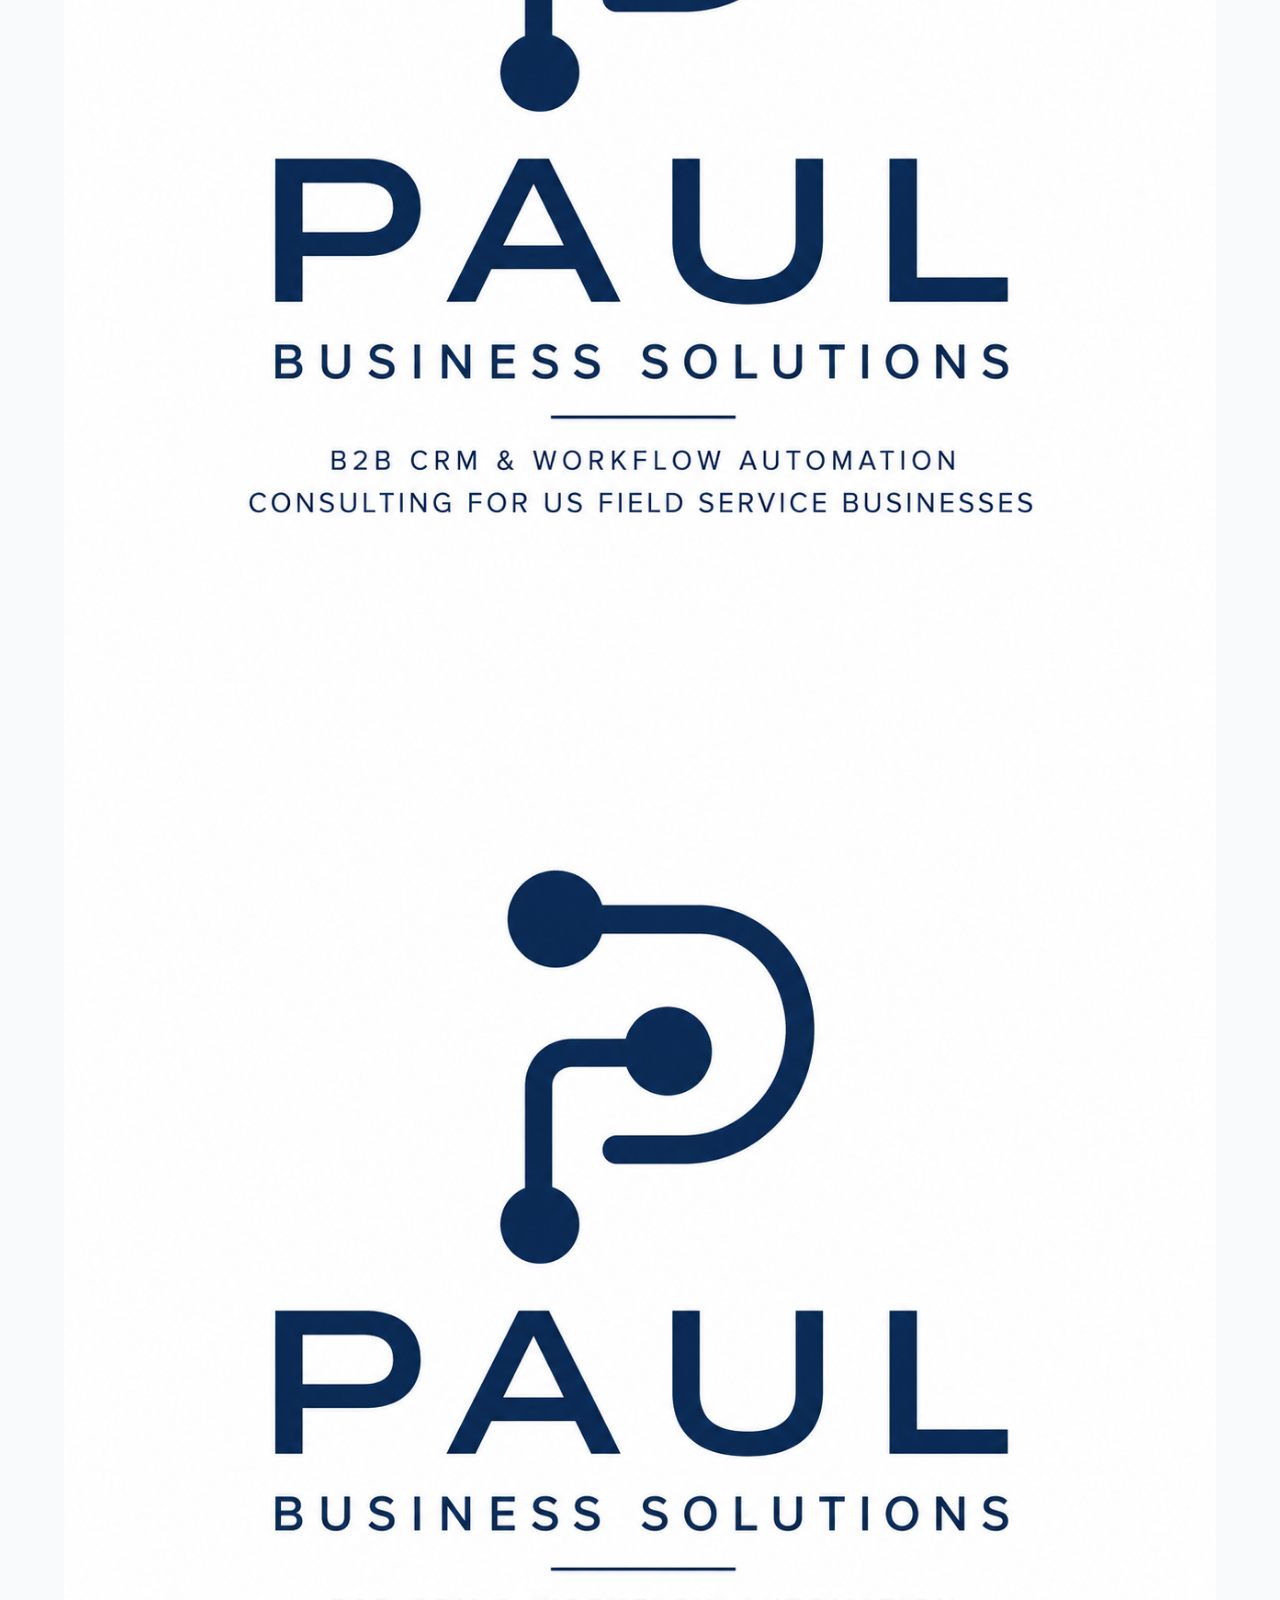
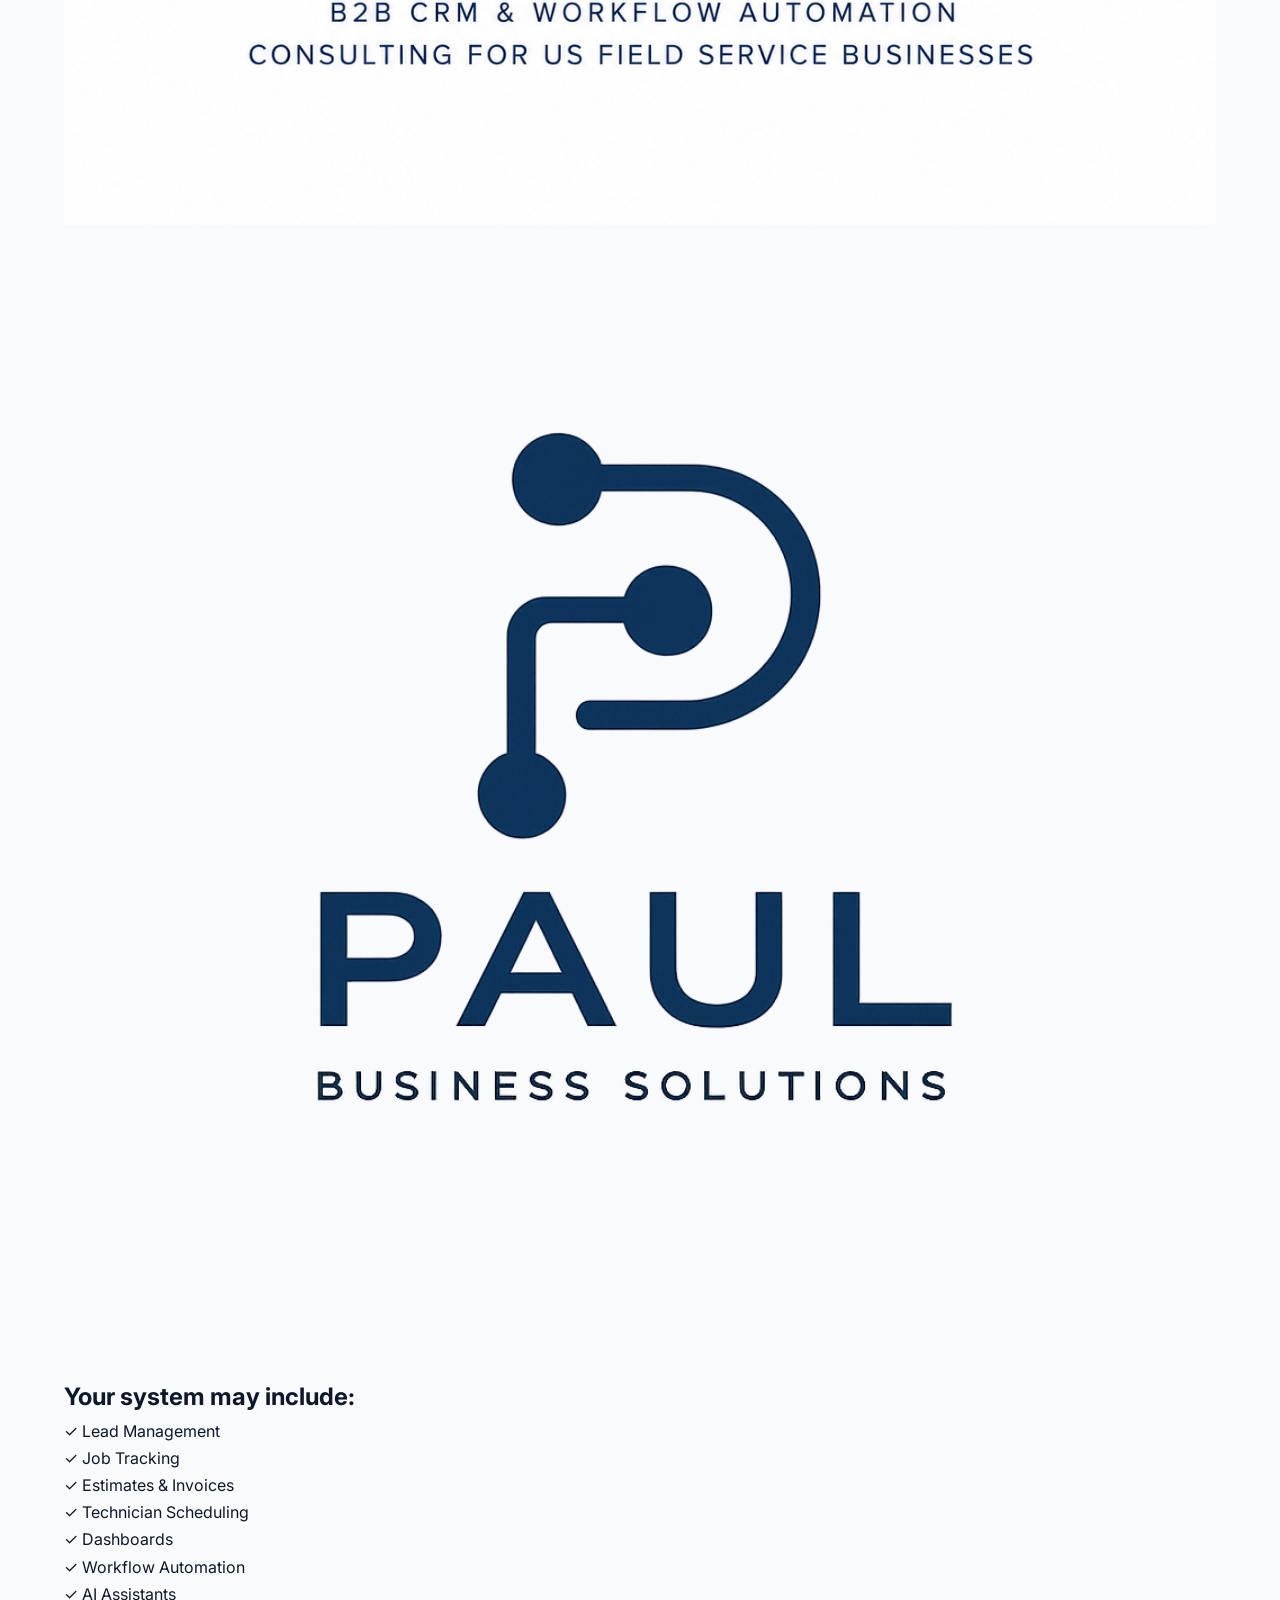
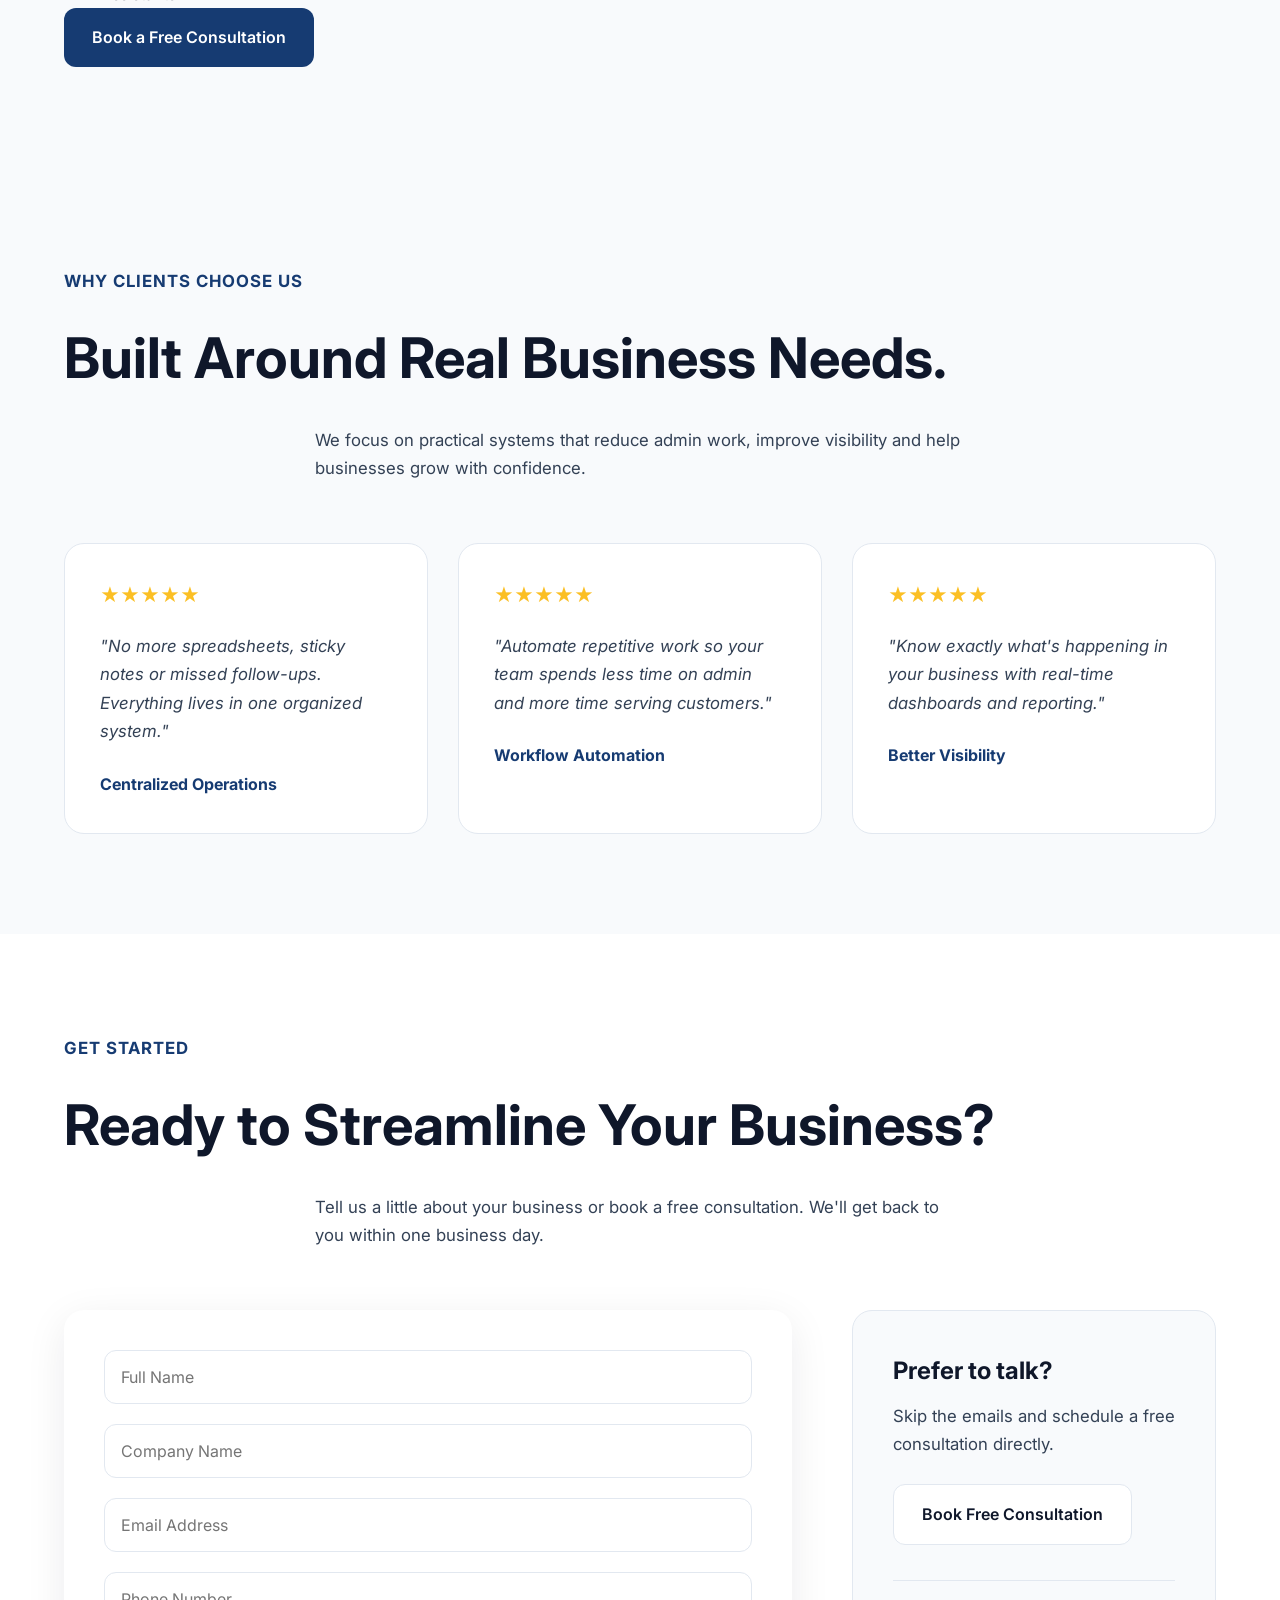
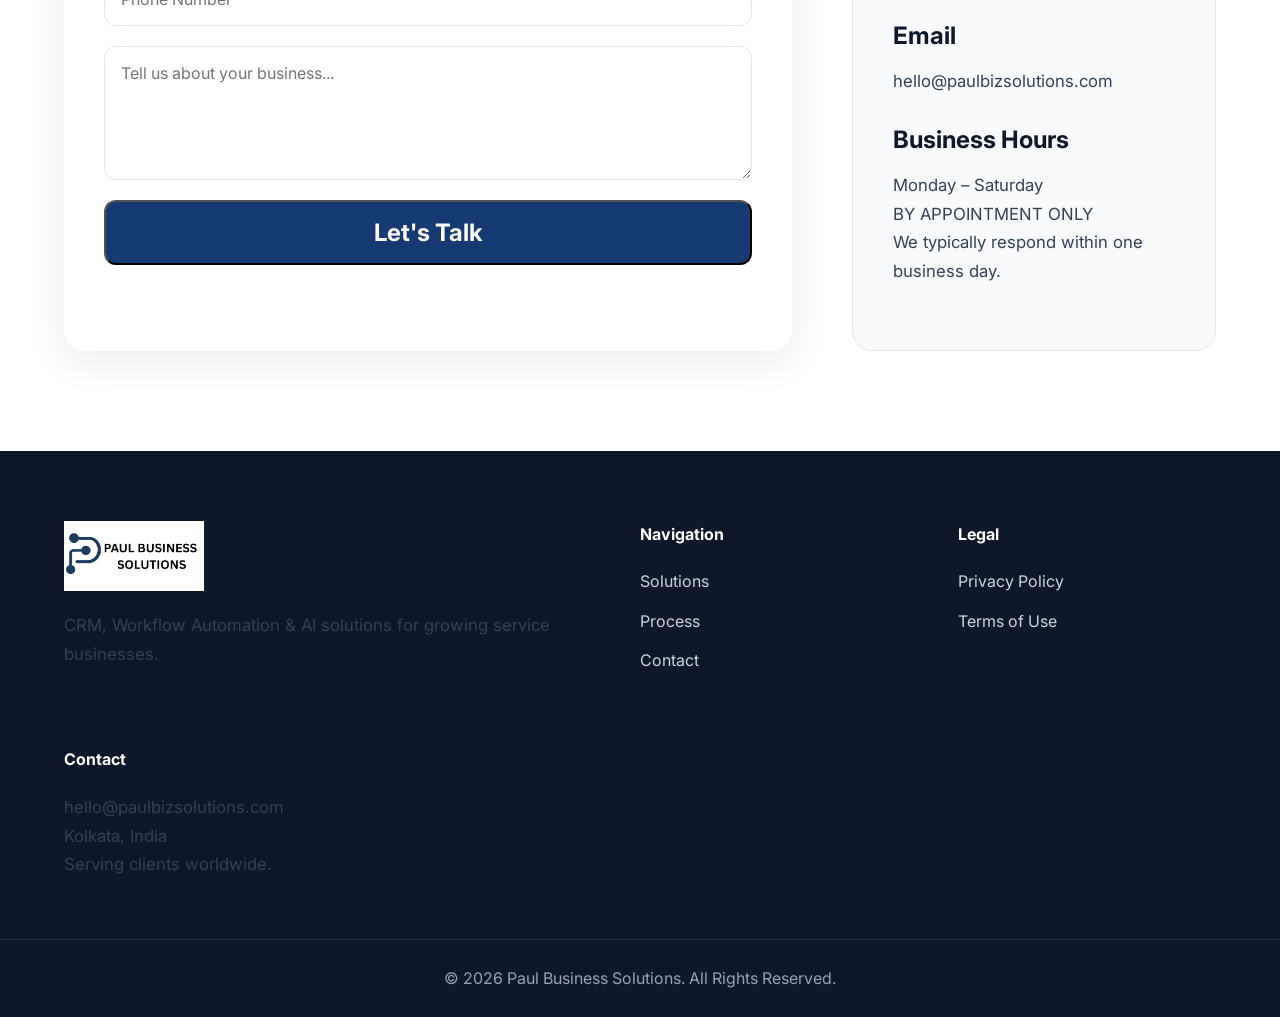
==== commit 0514736e: "page update v1" ====
--- a/index.html
+++ b/index.html
@@ -1002,6 +1002,8 @@
 
     <div class="container footer-grid">
 
+        <!-- Company -->
+
         <div>
 
             <img src="assets/images/footerlogo.png"
@@ -1016,13 +1018,11 @@
 
         </div>
 
+        <!-- Navigation -->
+
         <div>
 
-            <h4>
-
-                Navigation
-
-            </h4>
+            <h4>Navigation</h4>
 
             <ul>
 
@@ -1036,31 +1036,33 @@
 
         </div>
 
+        <!-- Legal -->
+
         <div>
 
-            <h4>
-
-                Contact
-
-            </h4>
-
-            <p>
-
-                hello@paulbizsolutions.com
-
-            </p>
-
-            <p>
-
-                Kolkata, India
-
-            </p>
-
-            <p>
-
-                Serving clients worldwide.
-
-            </p>
+            <h4>Legal</h4>
+
+            <ul>
+
+                <li><a href="privacy.html">Privacy Policy</a></li>
+
+                <li><a href="terms.html">Terms of Use</a></li>
+
+            </ul>
+
+        </div>
+
+        <!-- Contact -->
+
+        <div>
+
+            <h4>Contact</h4>
+
+            <p>hello@paulbizsolutions.com</p>
+
+            <p>Kolkata, India</p>
+
+            <p>Serving clients worldwide.</p>
 
         </div>
 
--- a/assets/css/style.css
+++ b/assets/css/style.css
@@ -1190,4 +1190,130 @@
     font-size:220px;
     color:#1d4b8f;
     opacity:0.12;
+}
+
+/* ==========================================
+RESPONSIVE
+========================================== */
+
+@media (max-width: 1024px){
+
+}
+
+@media (max-width: 768px){
+.container{
+    width:100%;
+    max-width:100%;
+    padding:0 20px;
+}
+    .hero-grid{
+    grid-template-columns:1fr;
+    gap:40px;
+}
+
+.hero h1{
+    font-size:42px;
+    line-height:1.2;
+}
+
+.hero-buttons{
+    flex-direction:column;
+    gap:15px;
+}
+
+.hero-buttons .btn{
+    width:60%;
+    text-align:center;
+}
+
+.stats-grid{
+    grid-template-columns:repeat(2,1fr);
+    gap:20px;
+}
+
+.problem-grid{
+    grid-template-columns:1fr;
+}
+
+.solutions-grid{
+    grid-template-columns:1fr;
+}
+
+.solutions-right{
+    grid-template-columns:1fr;
+}
+
+.process-grid{
+    grid-template-columns:1fr;
+}
+
+.contact-grid{
+    grid-template-columns:1fr;
+}
+
+.footer-grid{
+    grid-template-columns:1fr;
+    text-align:center;
+}
+
+}
+
+@media (max-width: 480px){
+
+}
+
+/* ==========================================
+POLICY PAGES
+========================================== */
+
+.policy-page{
+    max-width:900px;
+    margin:80px auto;
+    padding:40px 20px;
+}
+
+.policy-page h1{
+    font-size:42px;
+    margin-bottom:10px;
+}
+
+.policy-page .updated{
+    color:#666;
+    margin-bottom:40px;
+    font-style:italic;
+}
+
+.policy-page h2{
+    margin-top:40px;
+    margin-bottom:15px;
+    color:#183b72;
+}
+
+.policy-page p,
+.policy-page li{
+    line-height:1.8;
+    color:#444;
+    margin-bottom:15px;
+}
+
+.policy-page ul{
+    padding-left:20px;
+}
+
+.policy-page a{
+    color:#183b72;
+    font-weight:600;
+}
+
+@media(max-width:768px){
+
+.policy-page{
+    margin:40px auto;
+    padding:20px;
+}
+
+.policy-page h1{
+    font-size:32px;
+}
+
 }
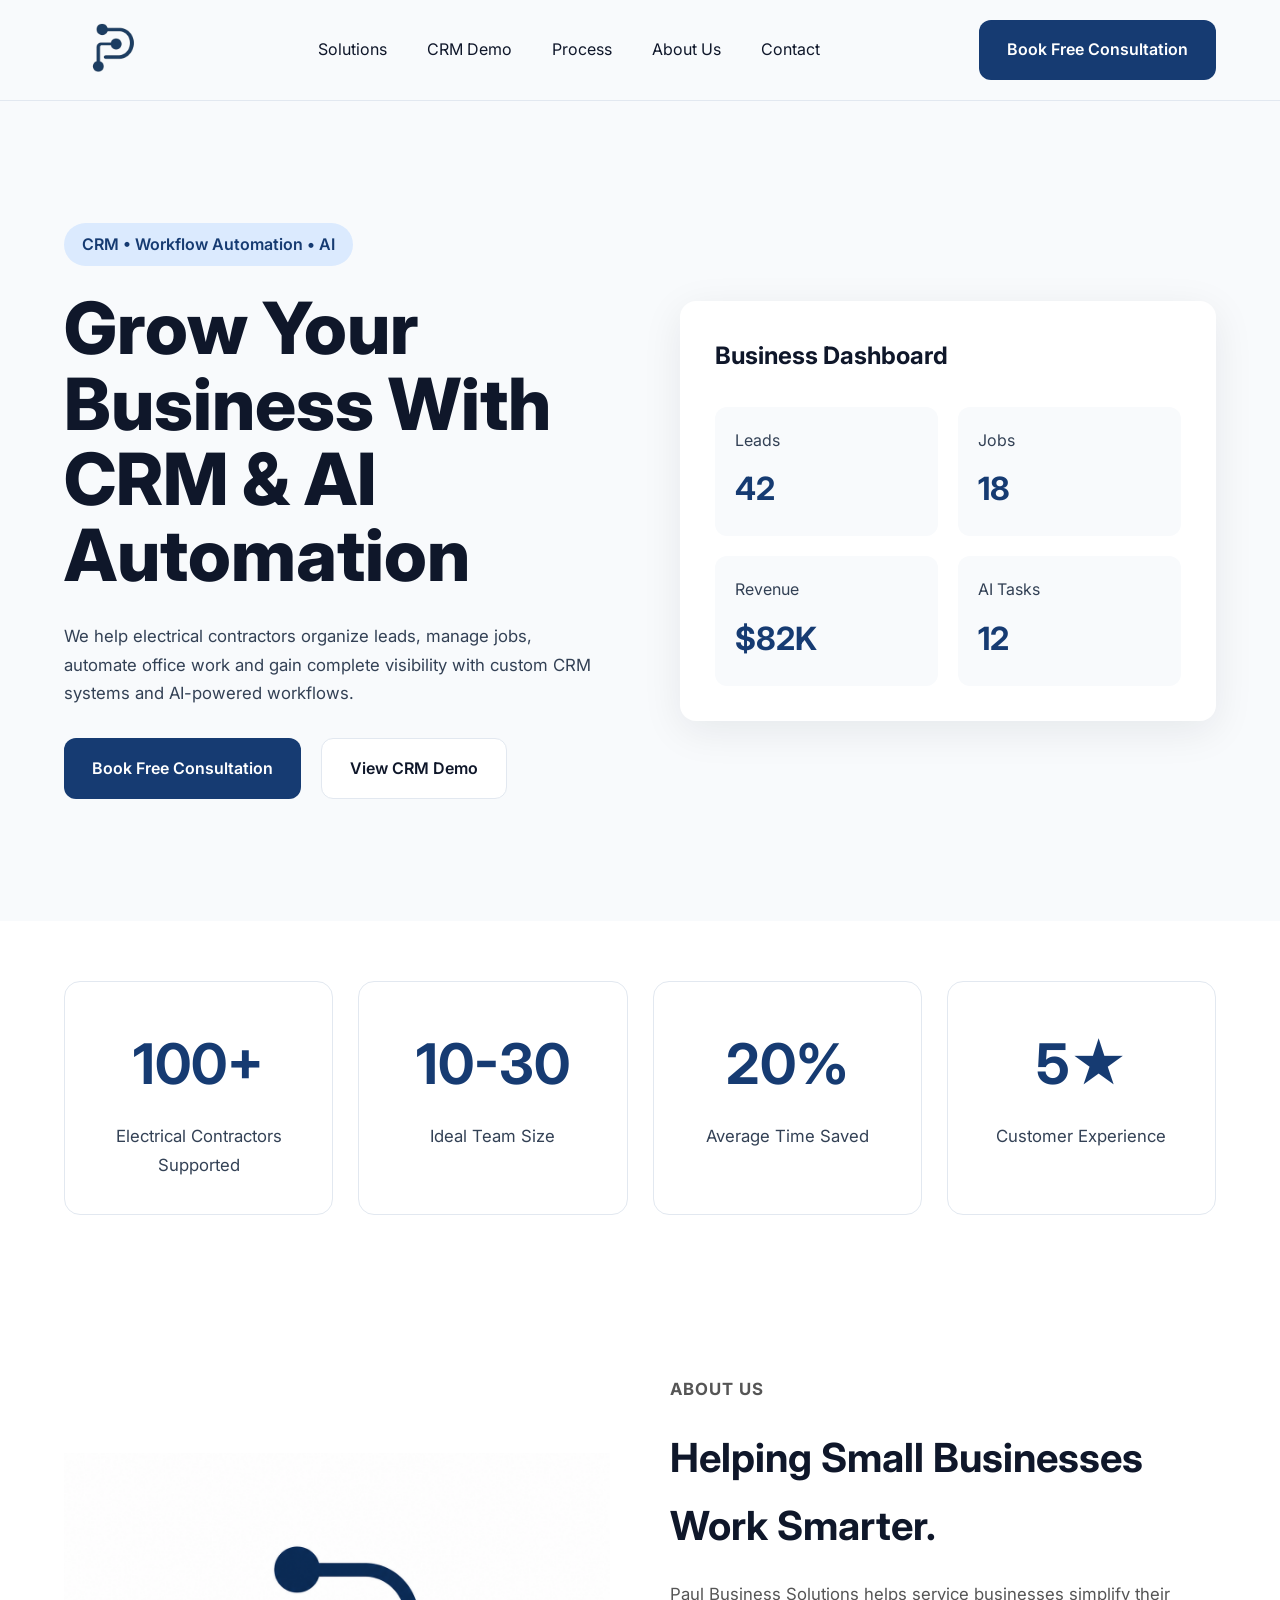
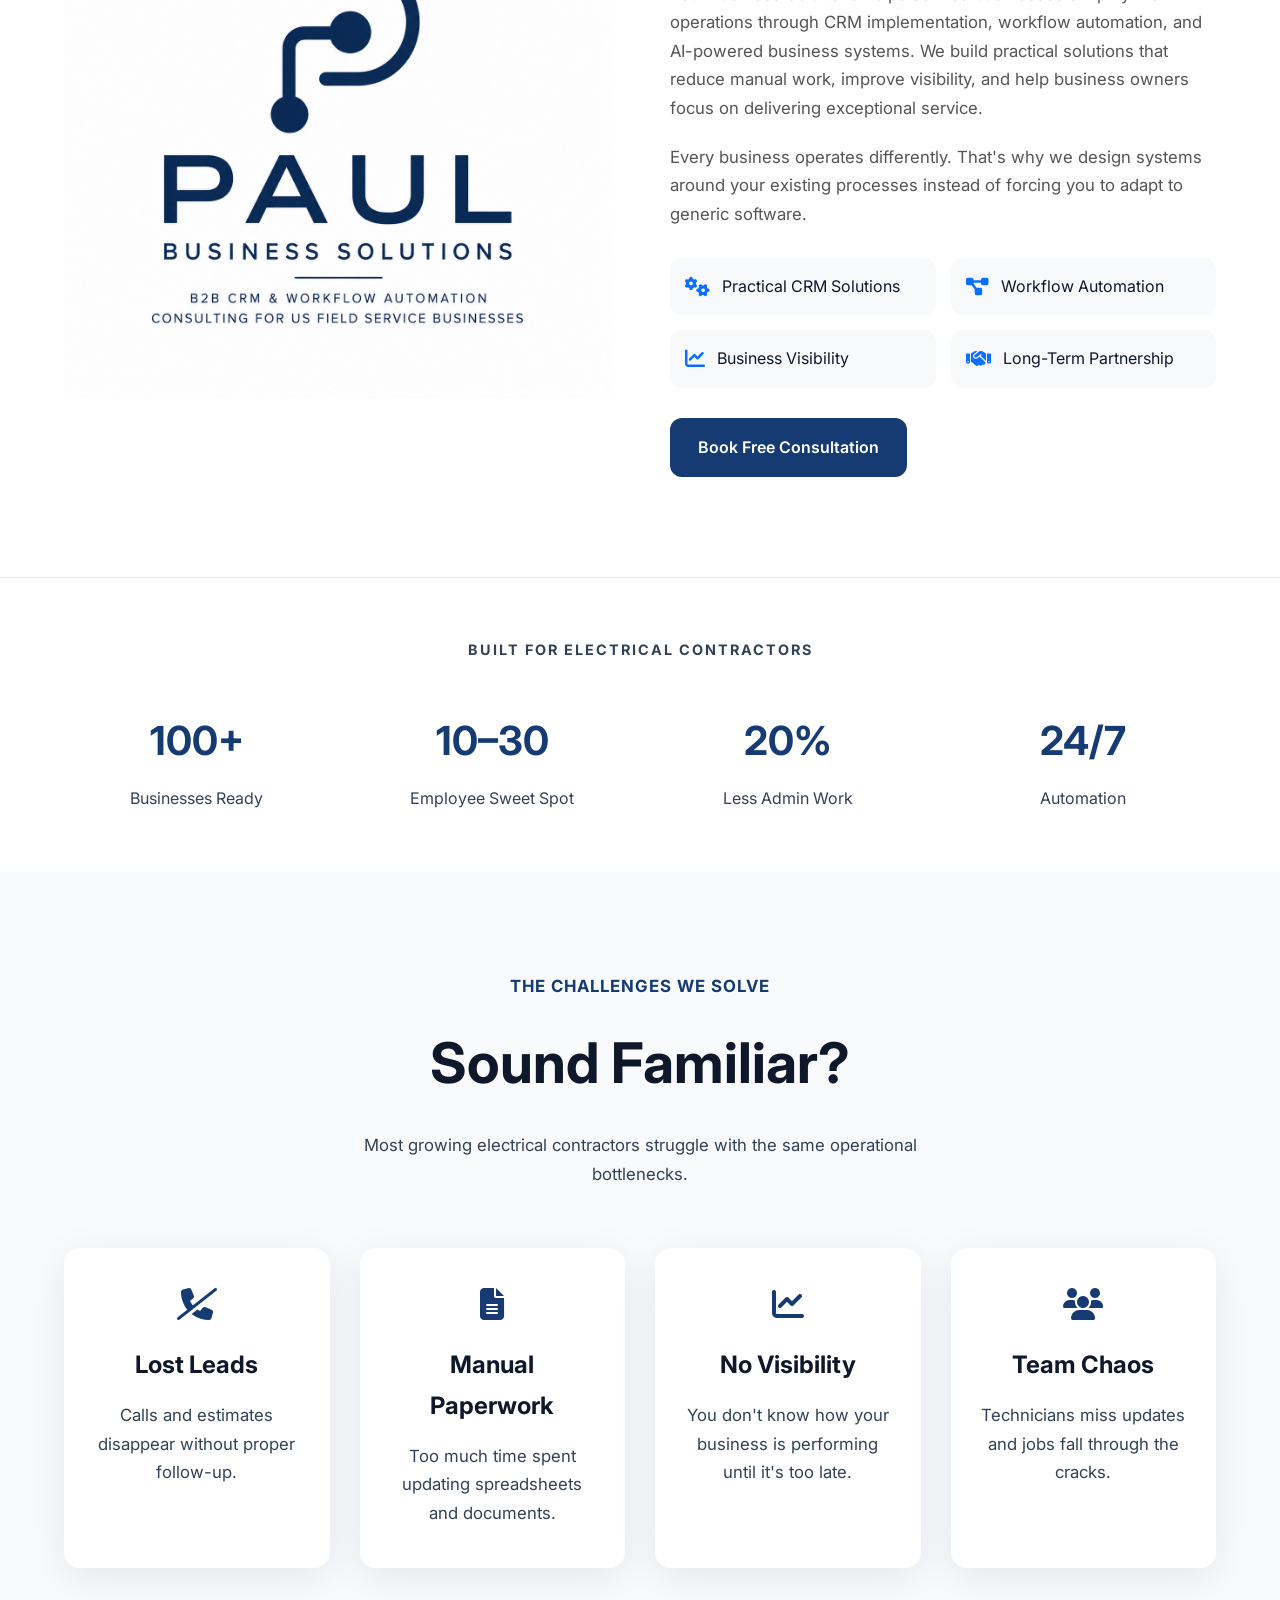
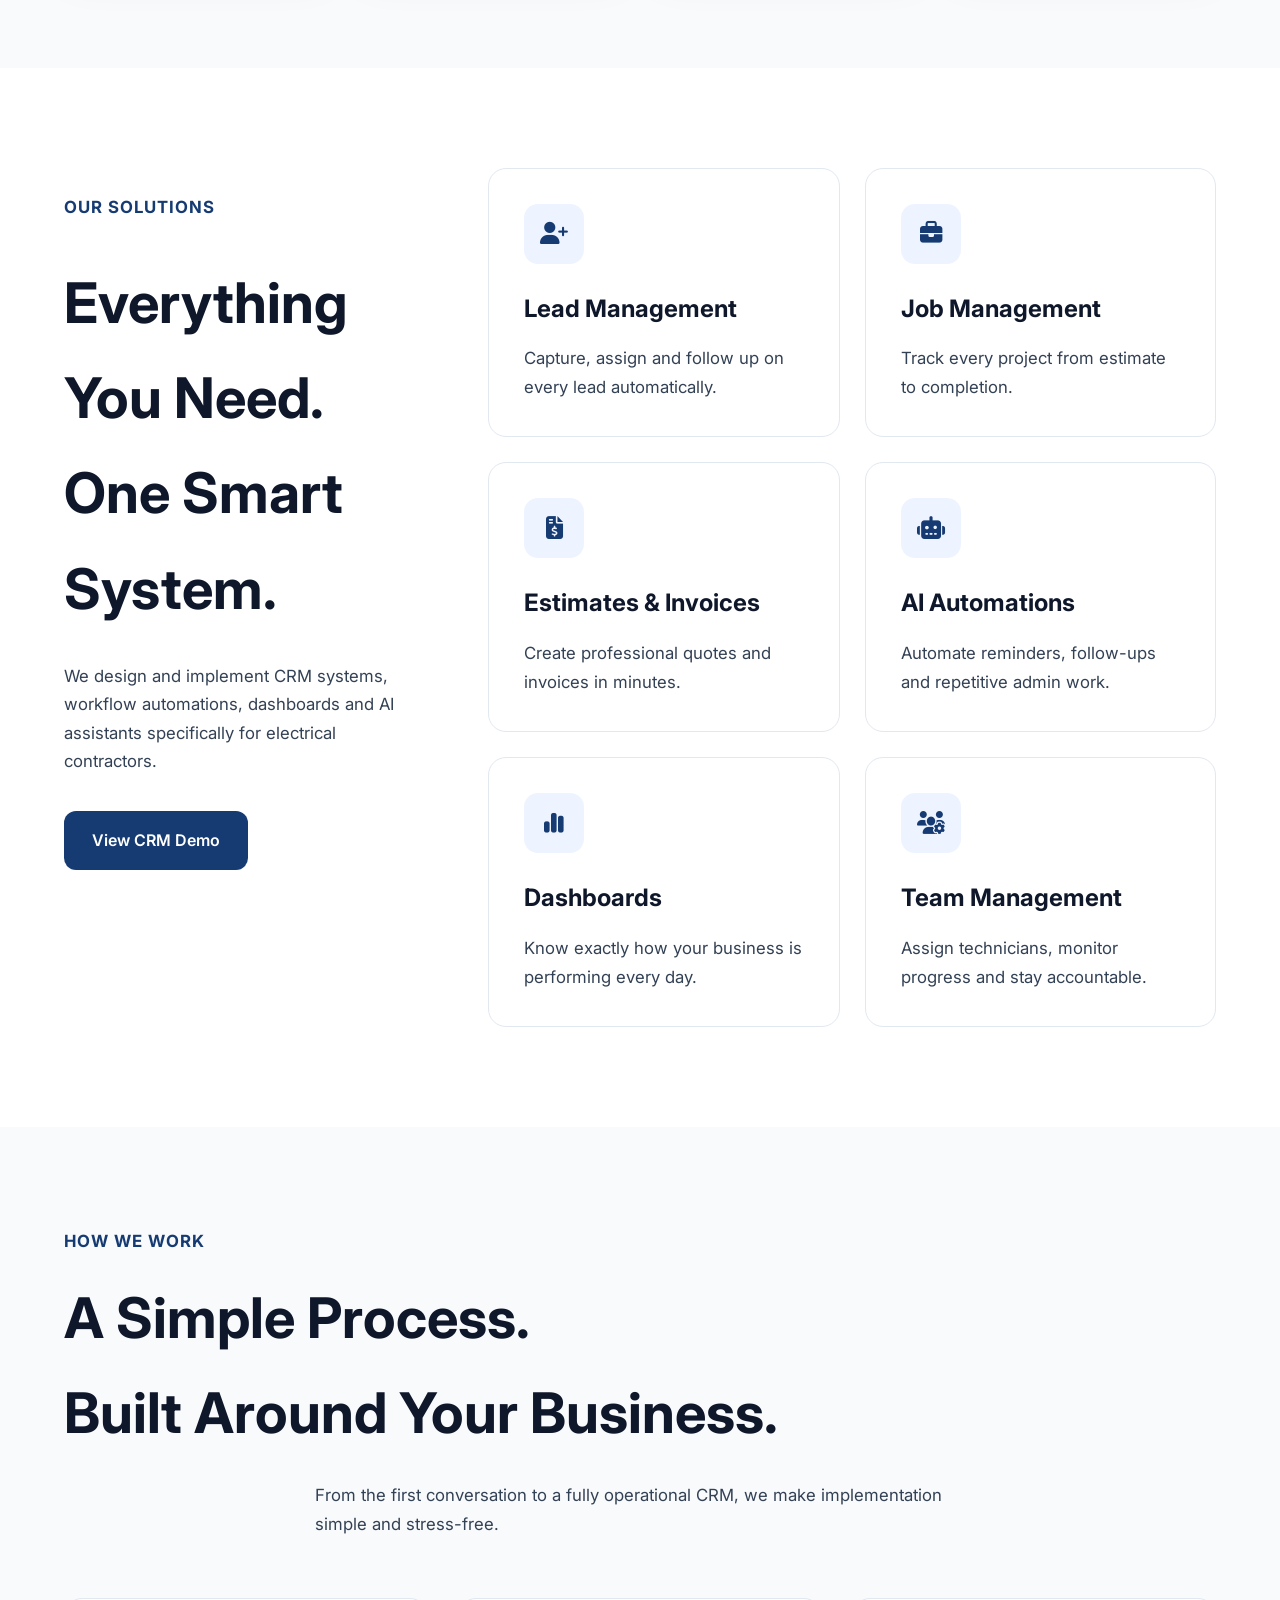
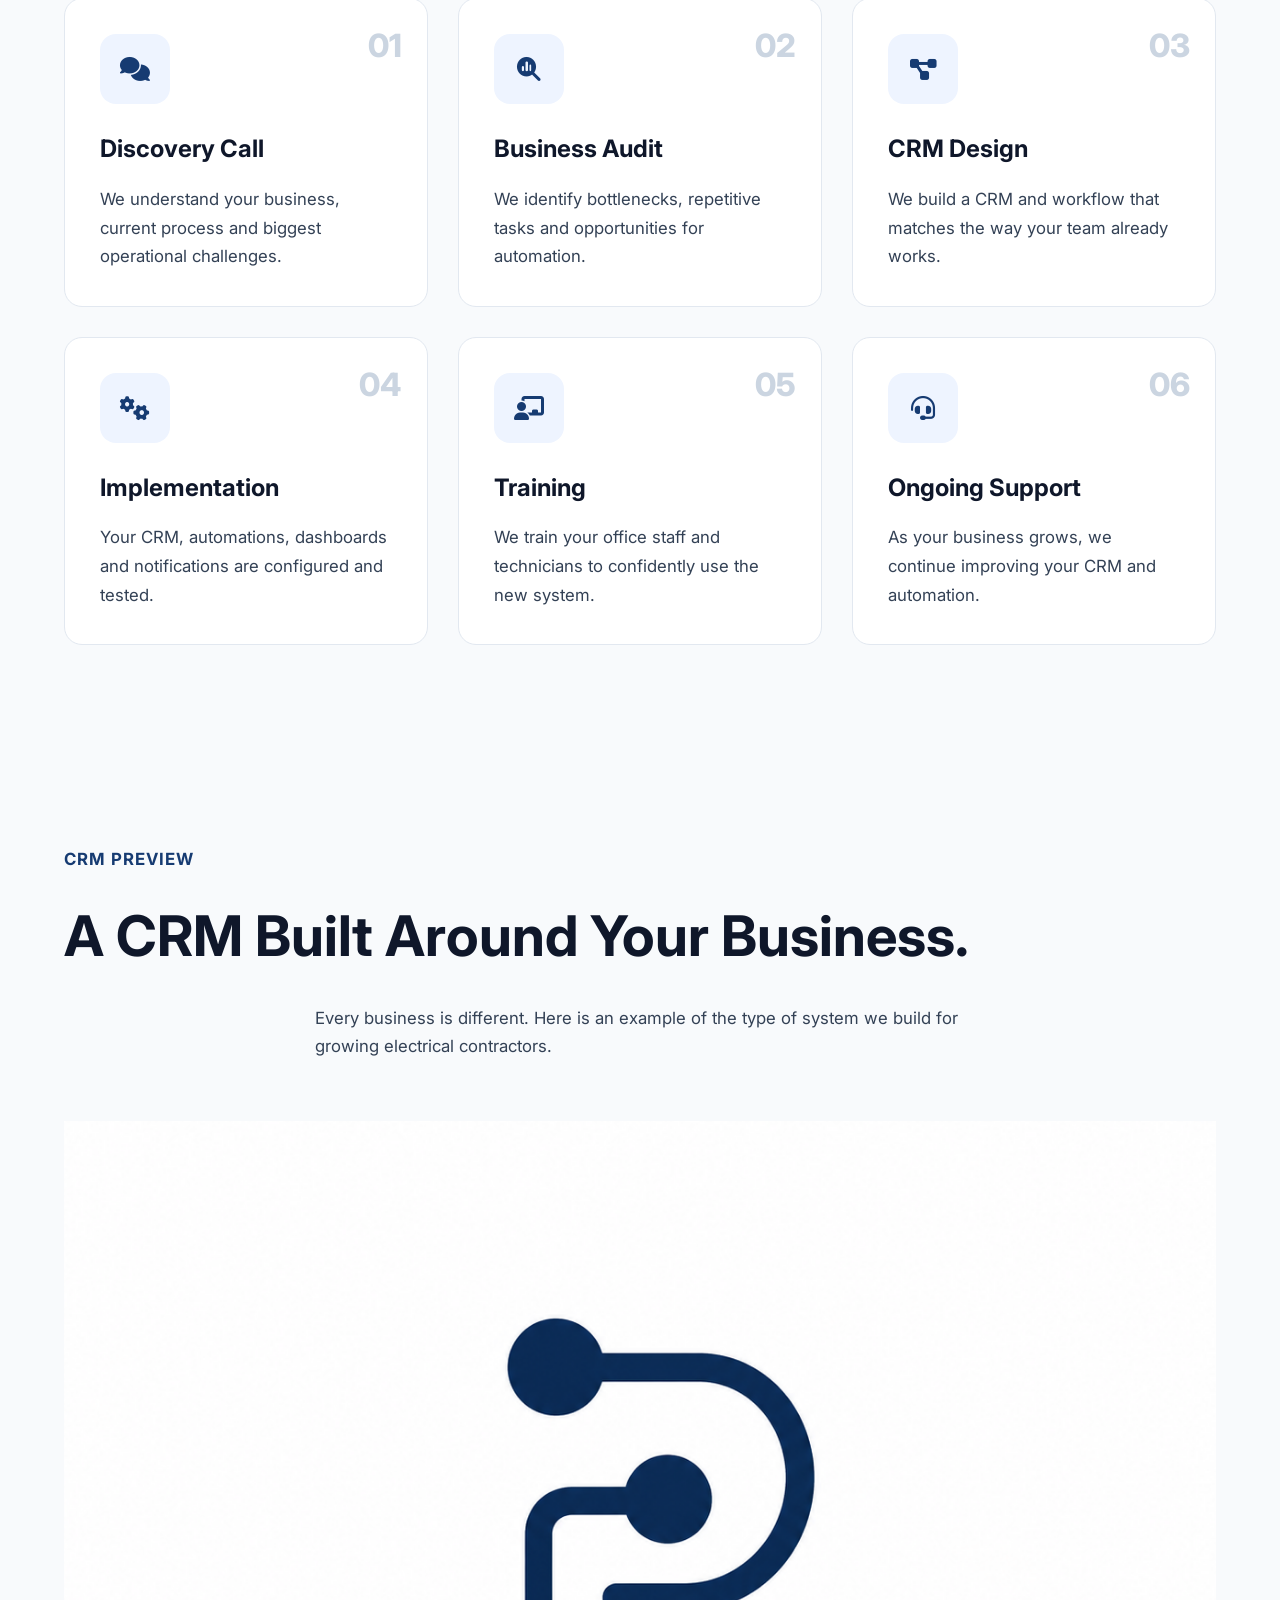
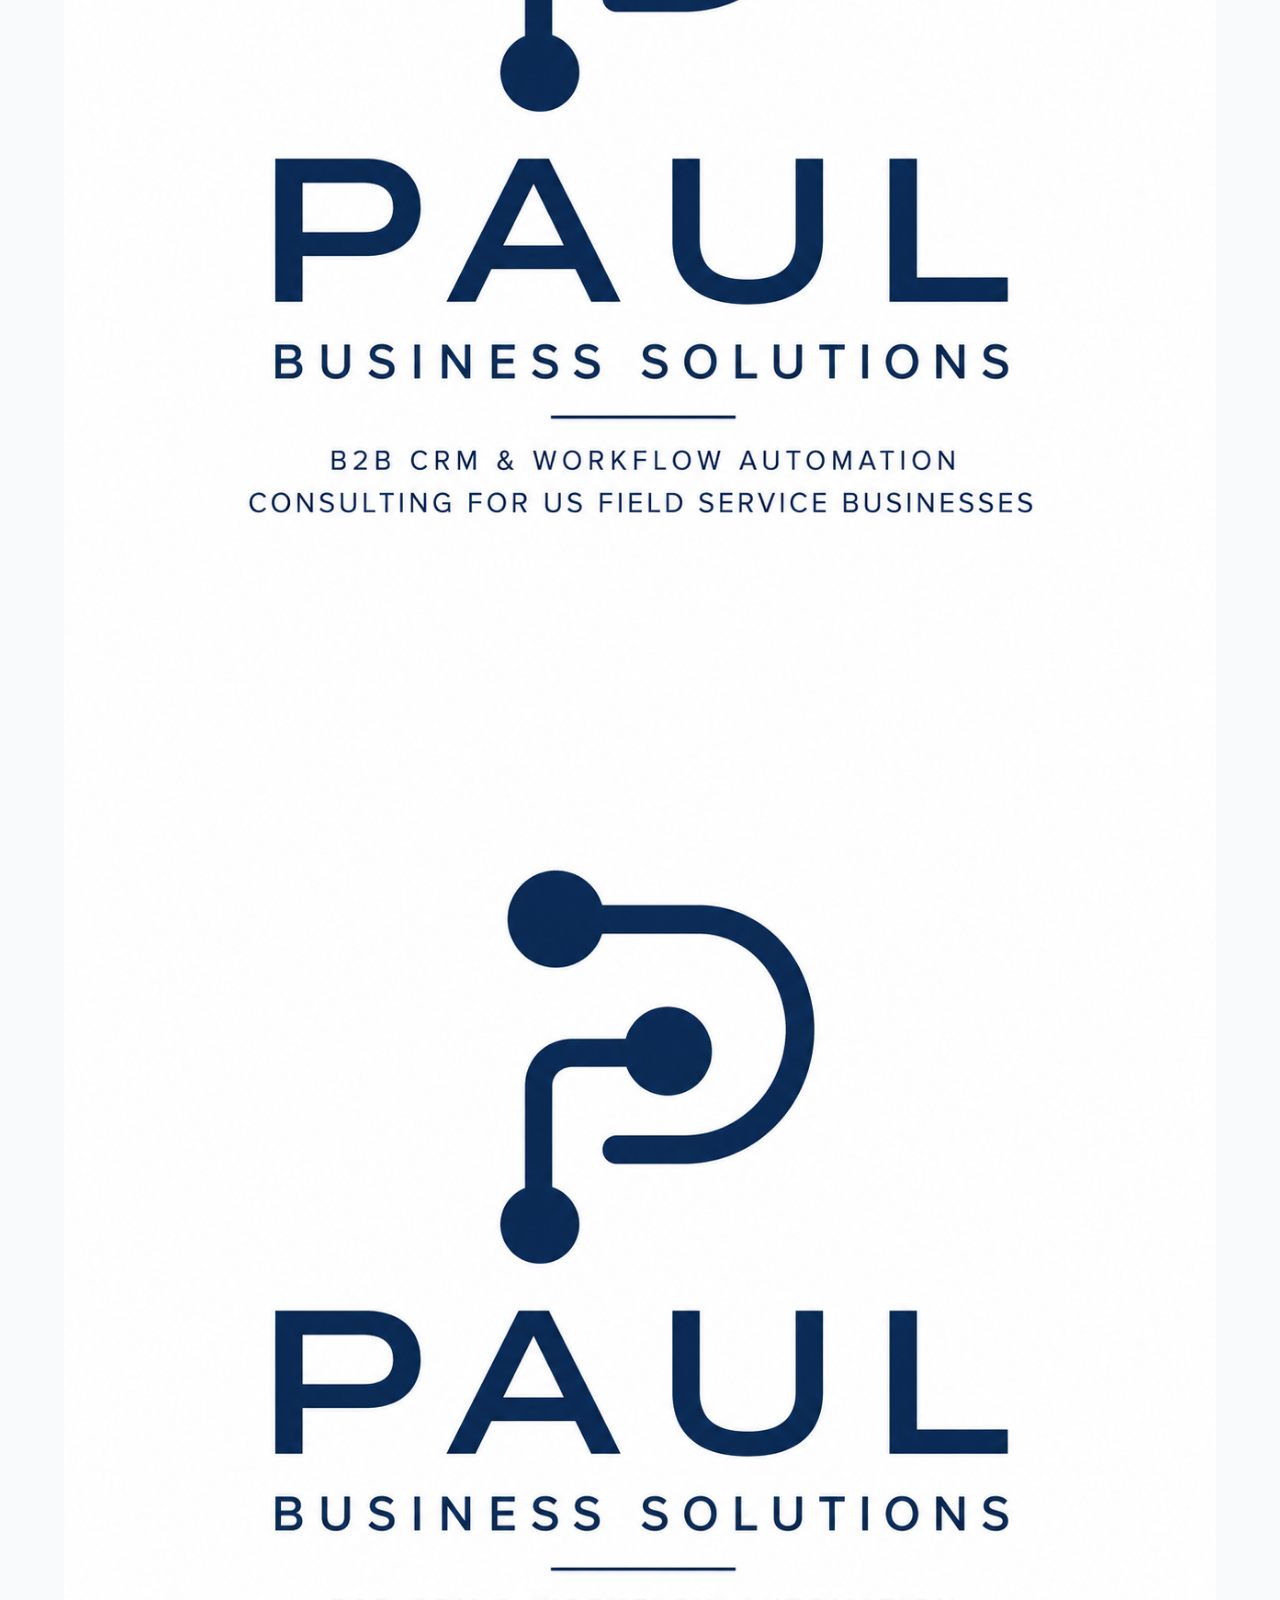
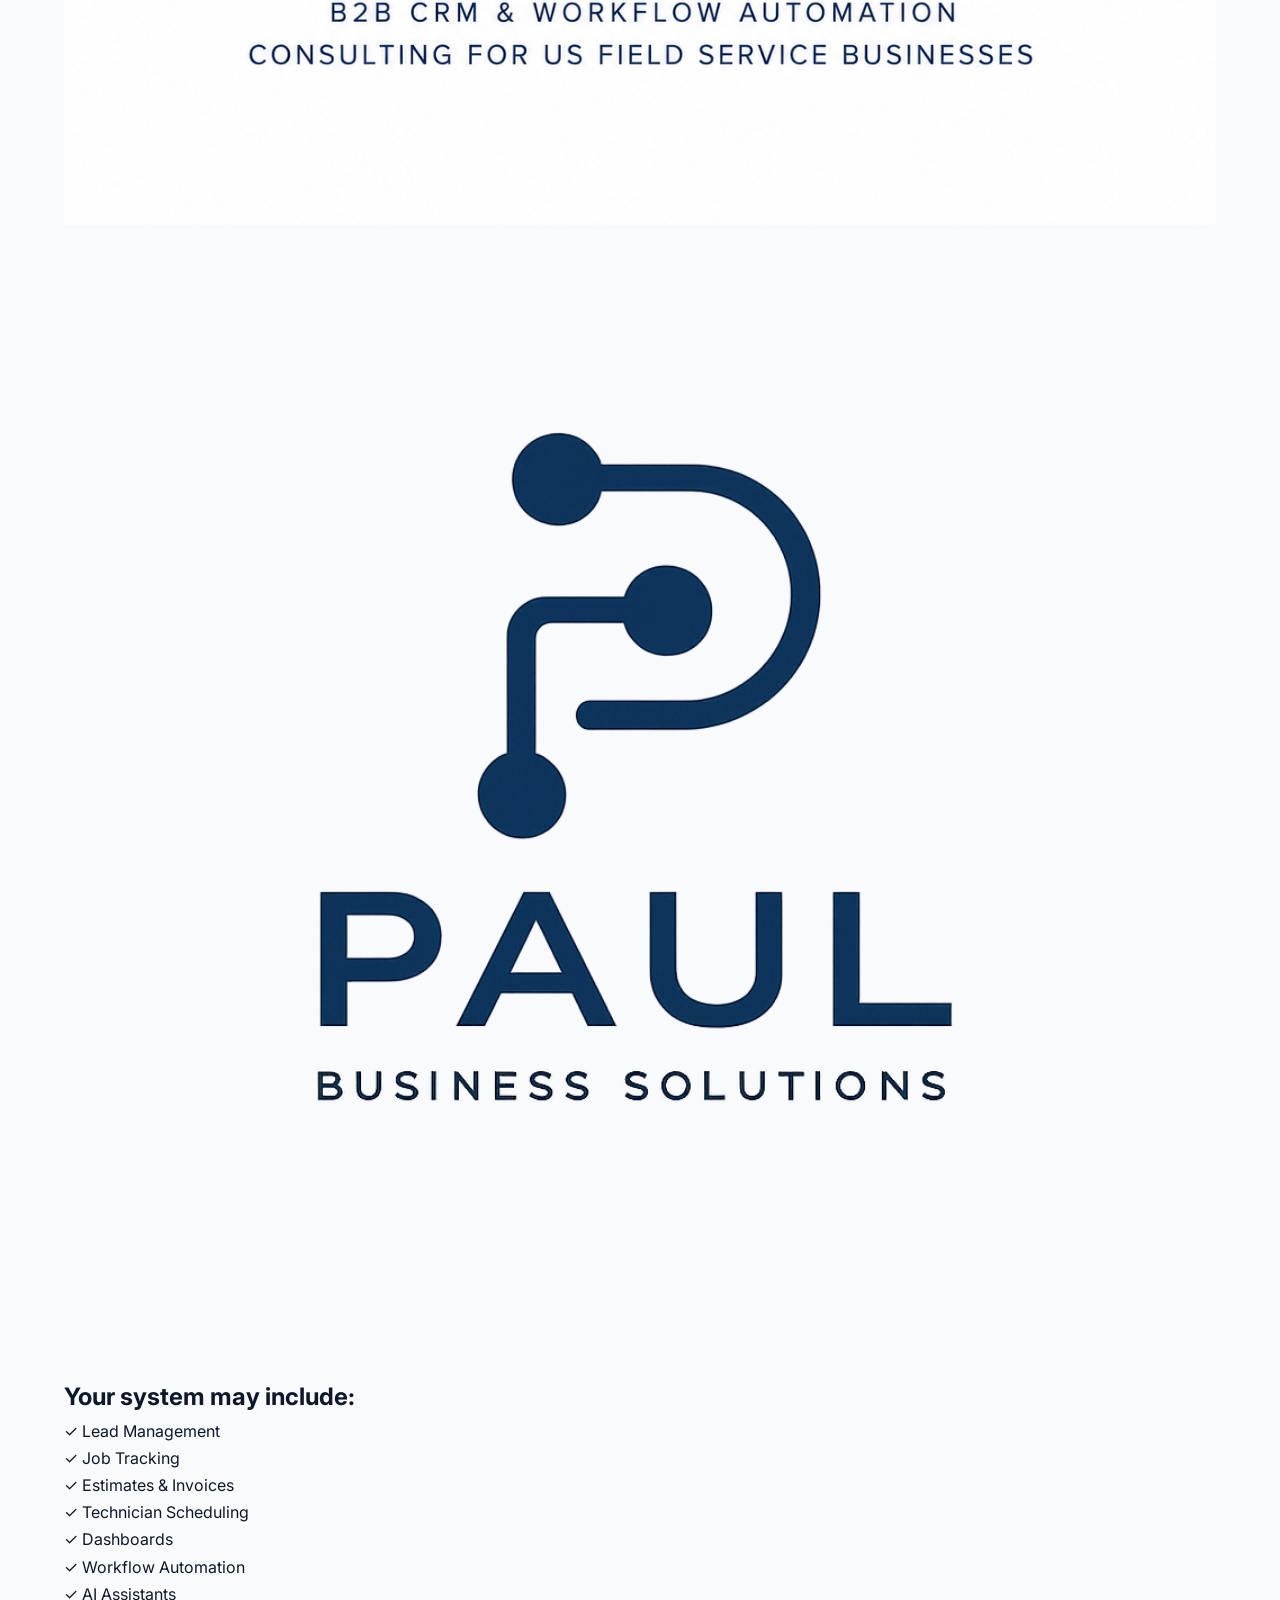
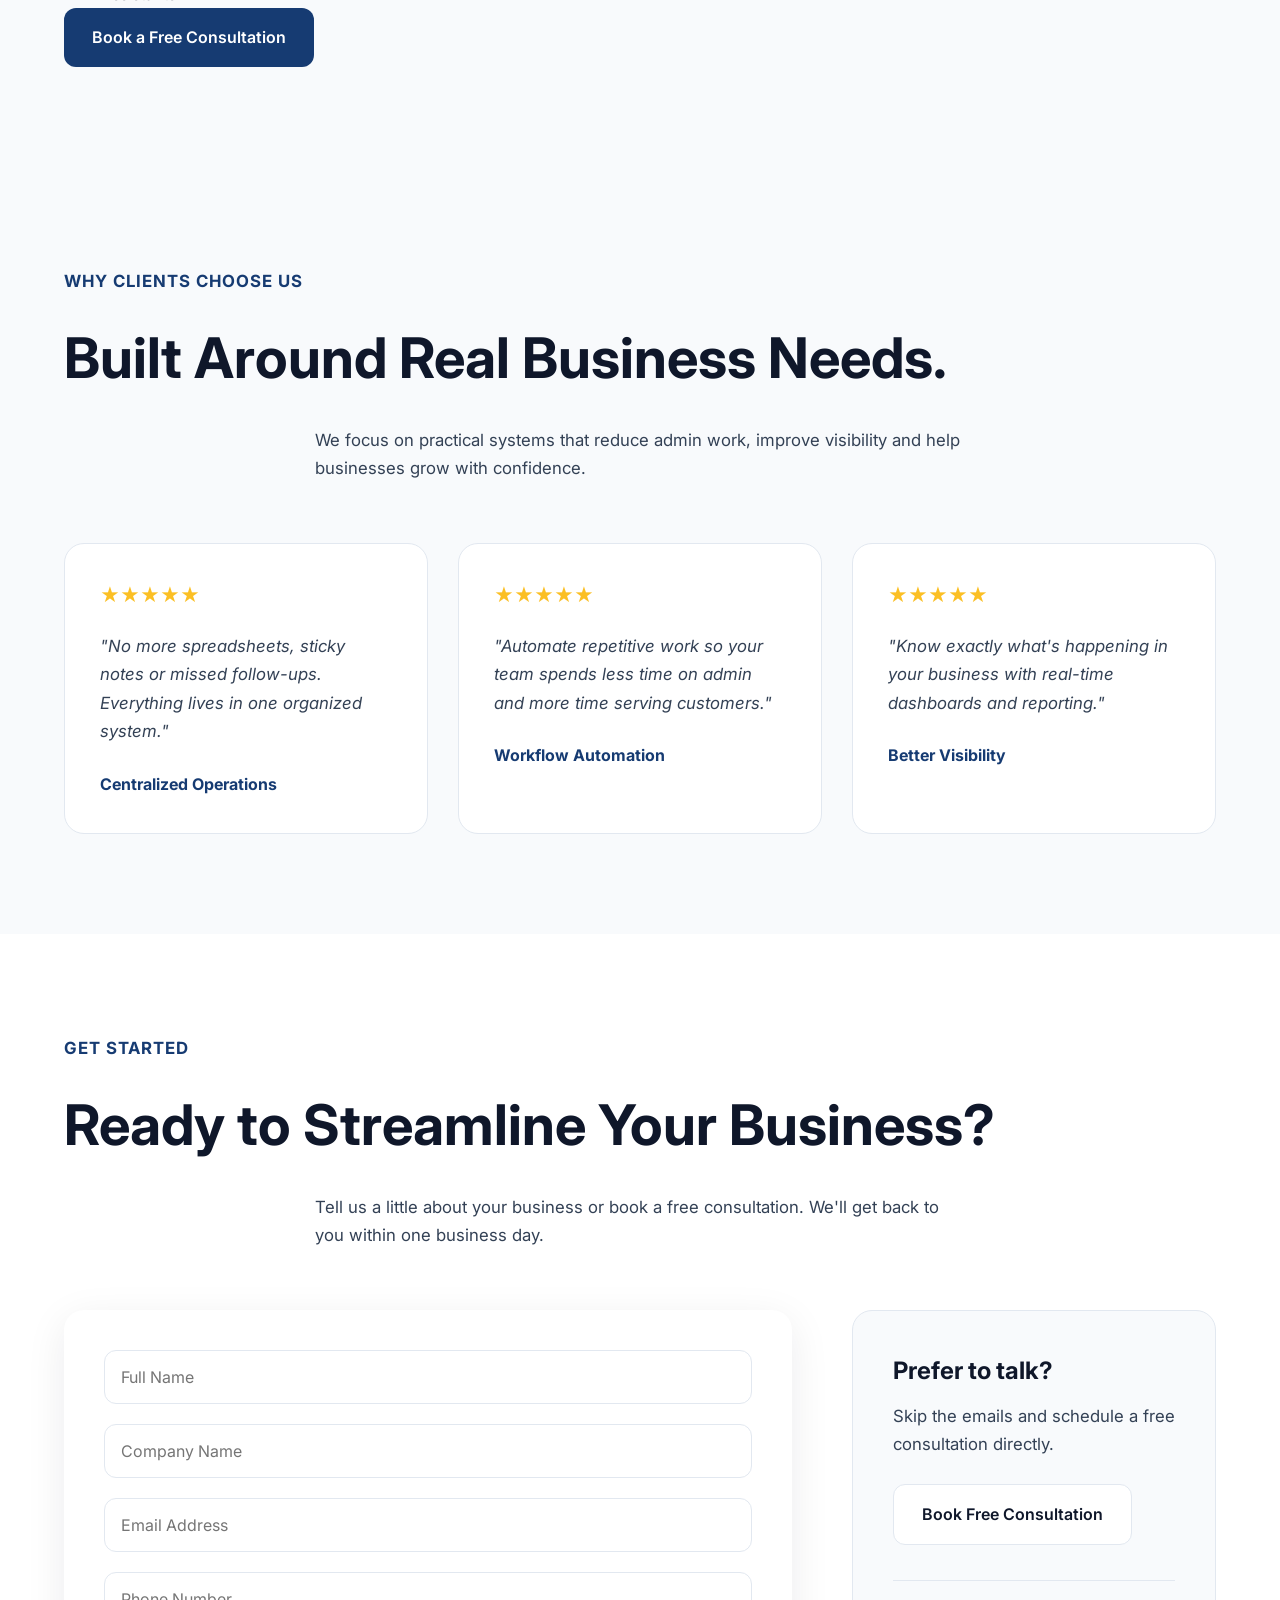
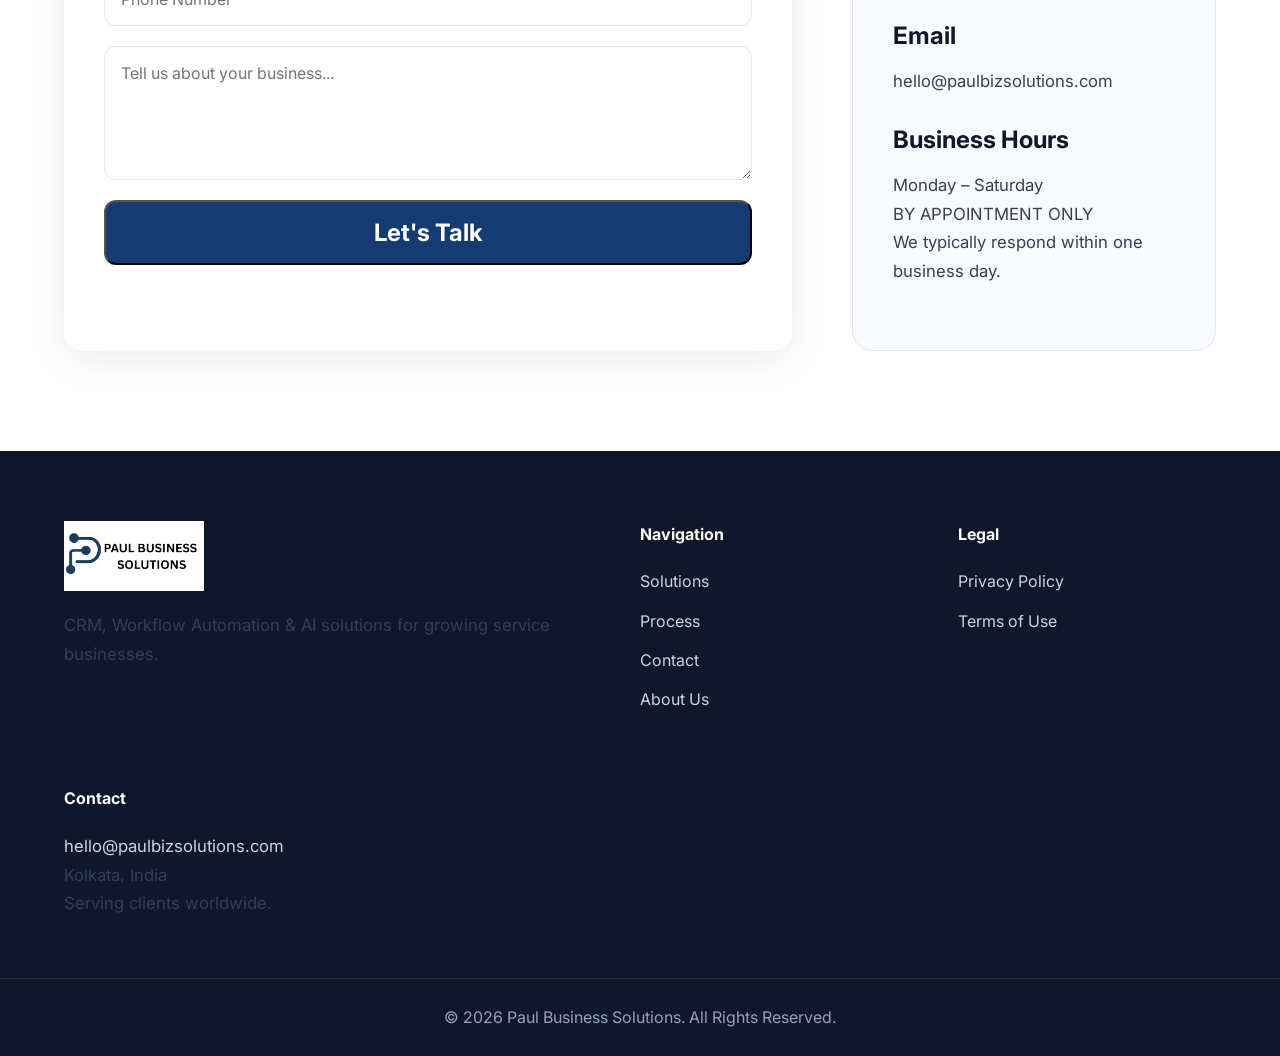
==== commit 909edc93: "contact update" ====
--- a/index.html
+++ b/index.html
@@ -47,10 +47,14 @@
             <ul>
 
                 <li><a href="#solutions">Solutions</a></li>
+
+                <li><a href="#demo">CRM Demo</a></li>
+
                 <li><a href="#process">Process</a></li>
-                <li><a href="#demo">CRM Demo</a></li>
-                <li><a href="#contact">Contact</a></li>
+
                 <li><a href="#about">About Us</a></li>
+
+                 <li><a href="#contact">Contact</a></li>
 
             </ul>
 
@@ -966,9 +970,9 @@
                 </h3>
 
                 <p>
-
-                    hello@paulbizsolutions.com
-
+                    <a href="mailto:hello@paulbizsolutions.com">
+                         hello@paulbizsolutions.com
+                    </a>
                 </p>
 
                 <h3>
@@ -1032,6 +1036,9 @@
 
                 <li><a href="#contact">Contact</a></li>
 
+                <li><a href="#about">About Us</a></li>
+
+
             </ul>
 
         </div>
@@ -1058,7 +1065,11 @@
 
             <h4>Contact</h4>
 
-            <p>hello@paulbizsolutions.com</p>
+            <p>
+                <a href="mailto:hello@paulbizsolutions.com">
+                    hello@paulbizsolutions.com
+                </a>
+            </p>
 
             <p>Kolkata, India</p>
 
--- a/assets/css/style.css
+++ b/assets/css/style.css
@@ -1025,6 +1025,16 @@
 
     border-top:1px solid var(--border);
 
+}
+
+.contact-info a{
+    color:inherit;
+    text-decoration:none;
+}
+
+.contact-info a:hover{
+    color:#1d4b8f;
+    text-decoration:underline;
 }
 
 /*=================================
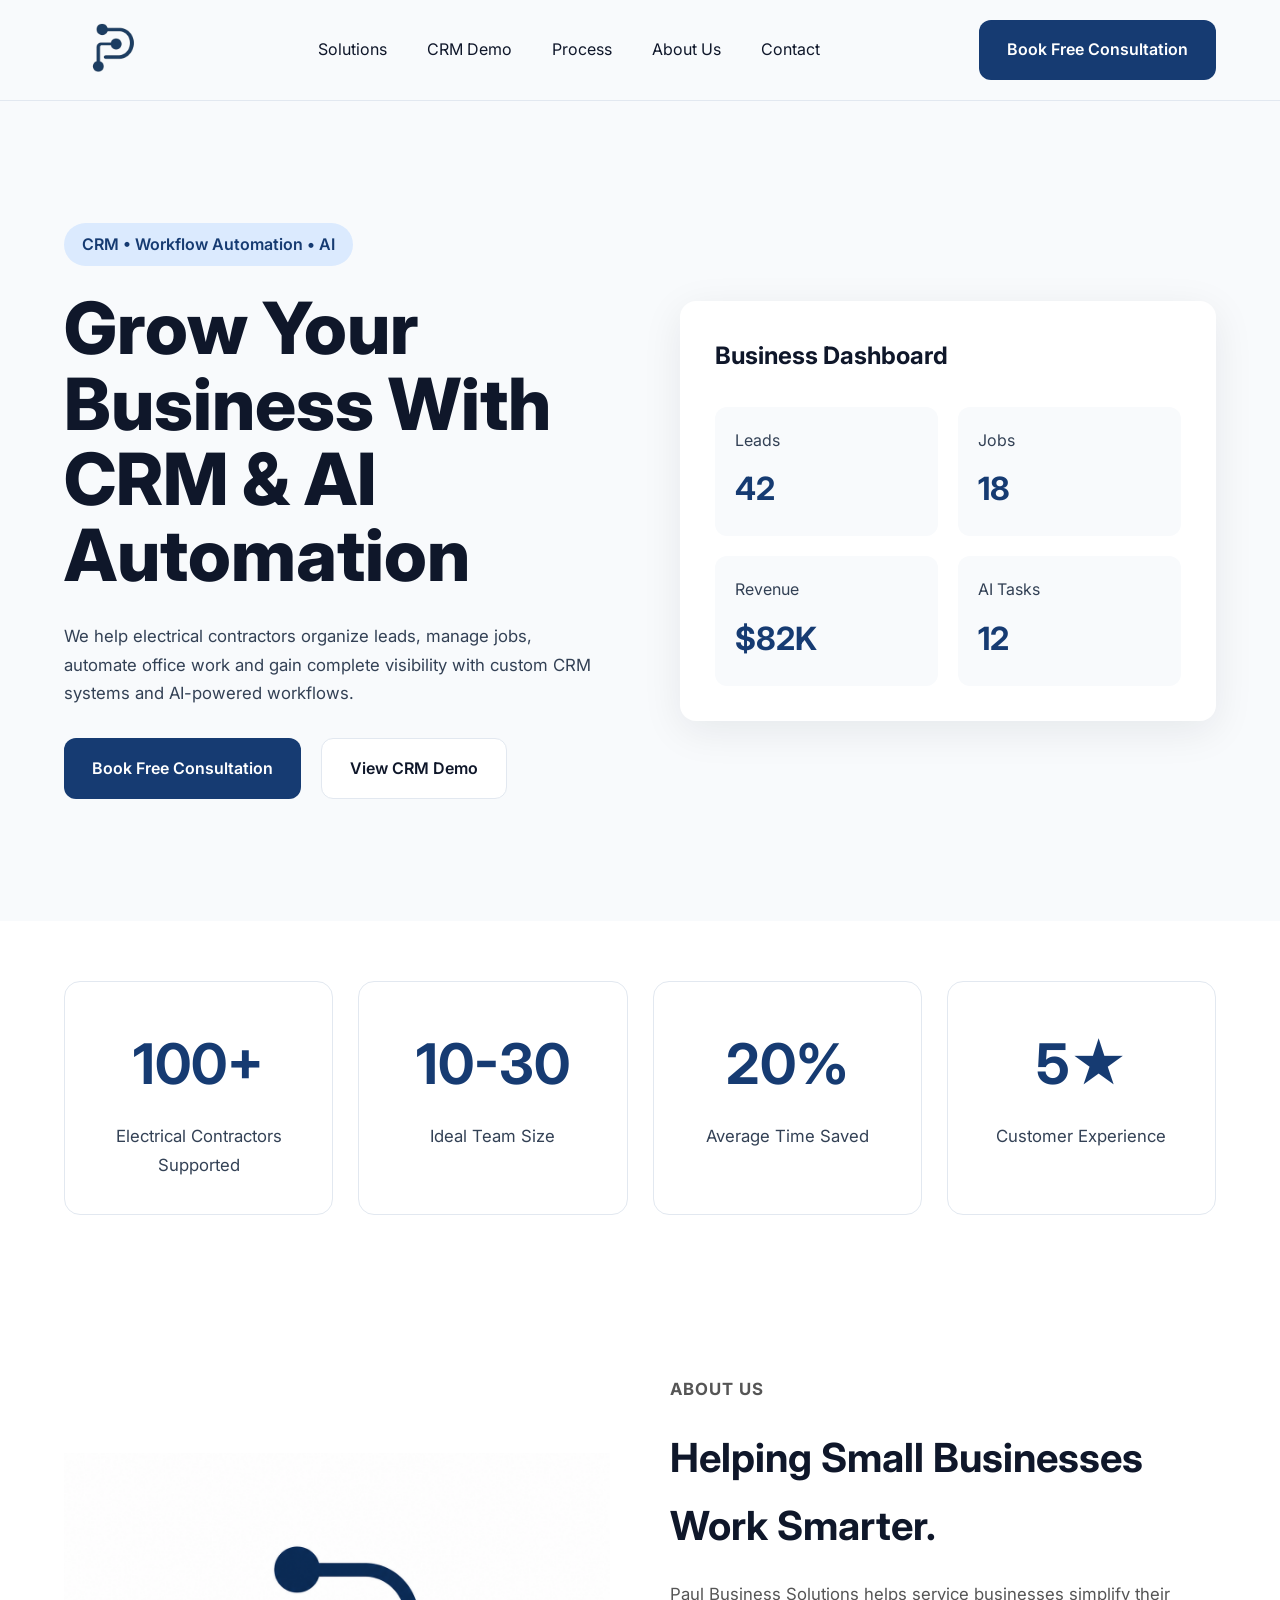
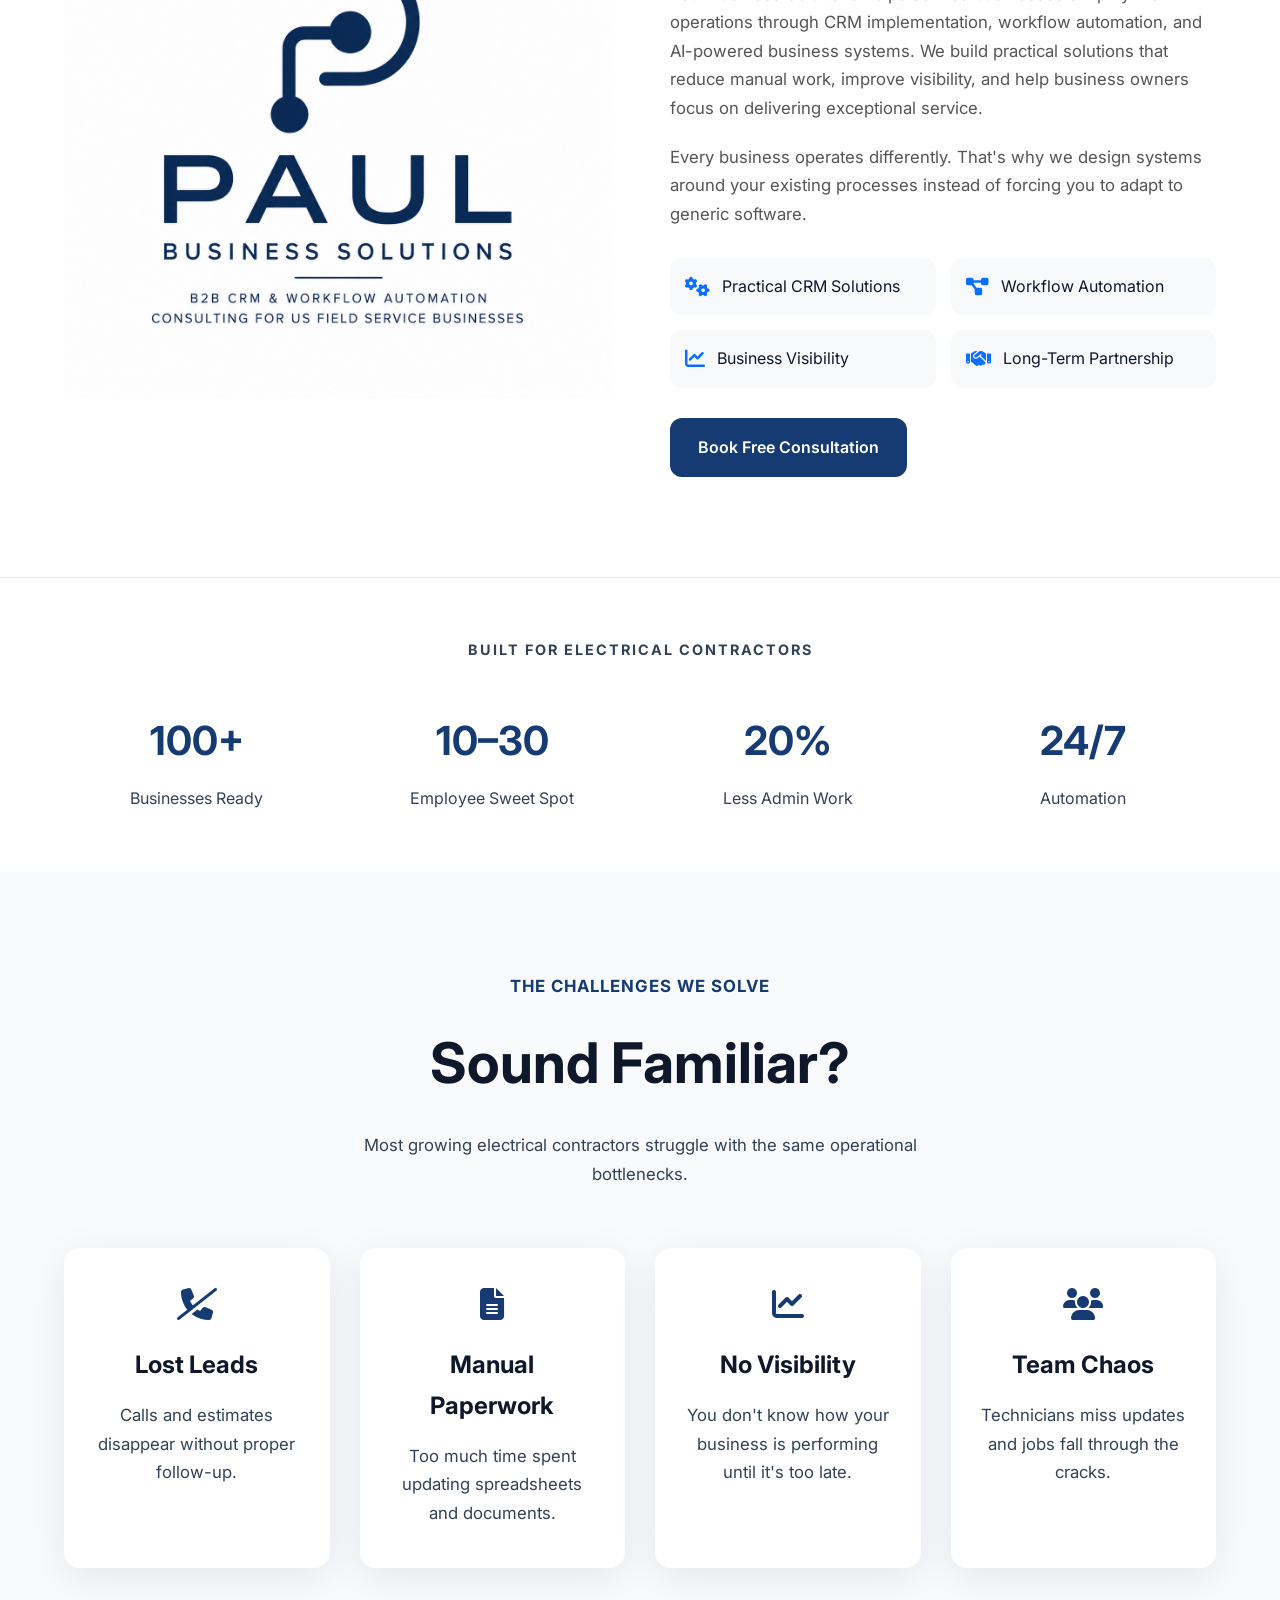
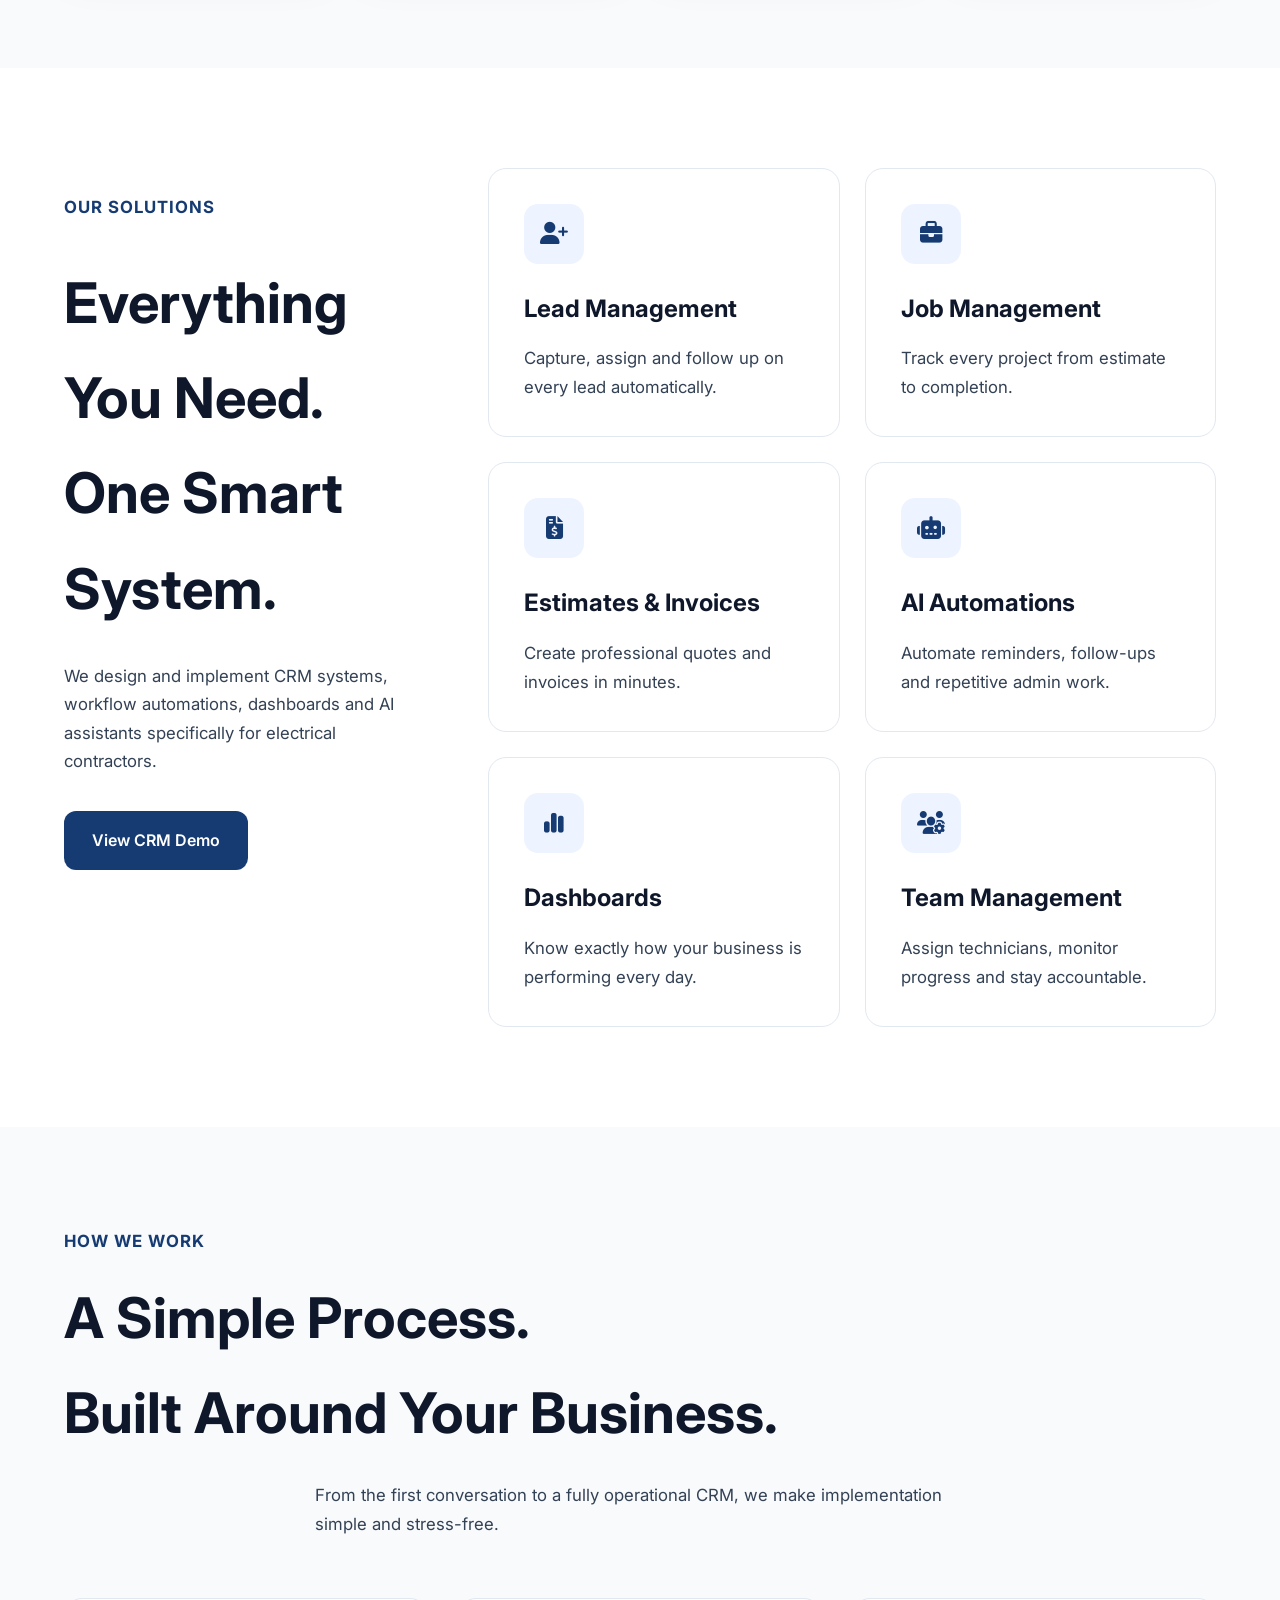
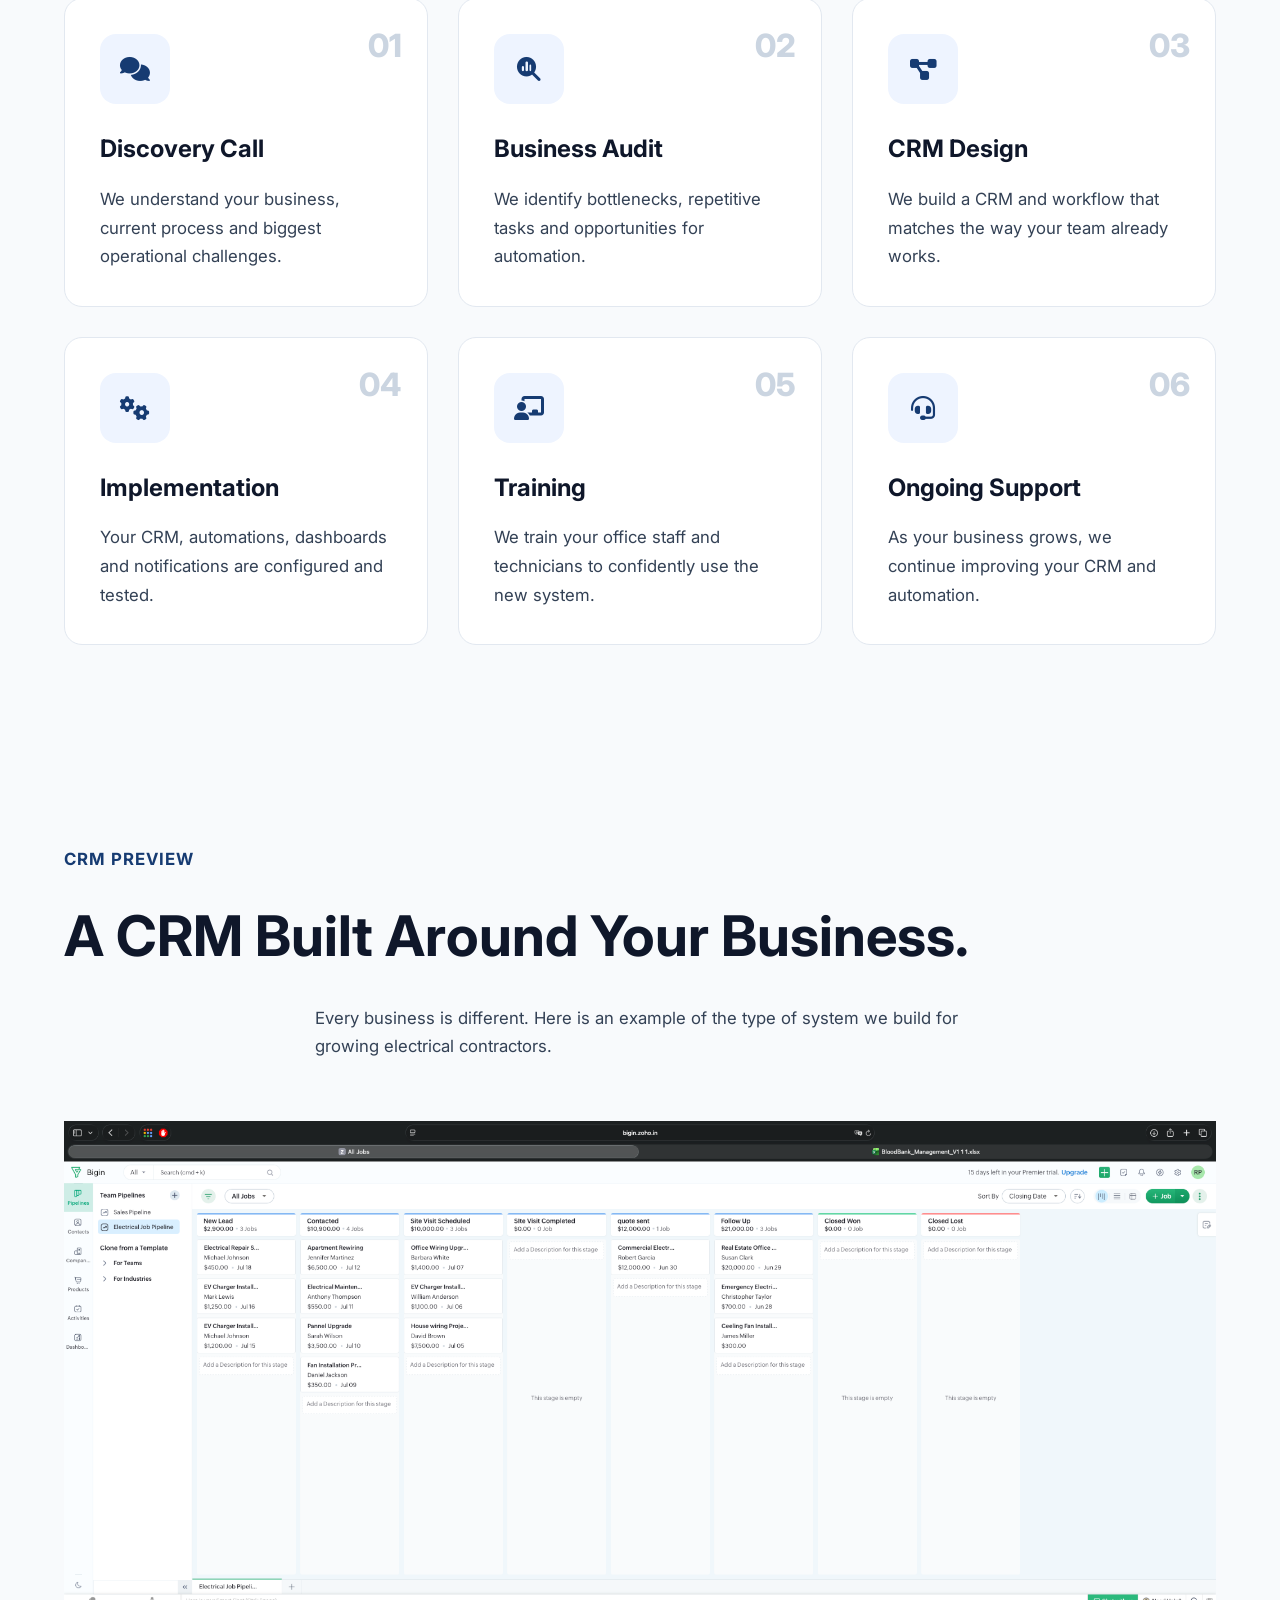
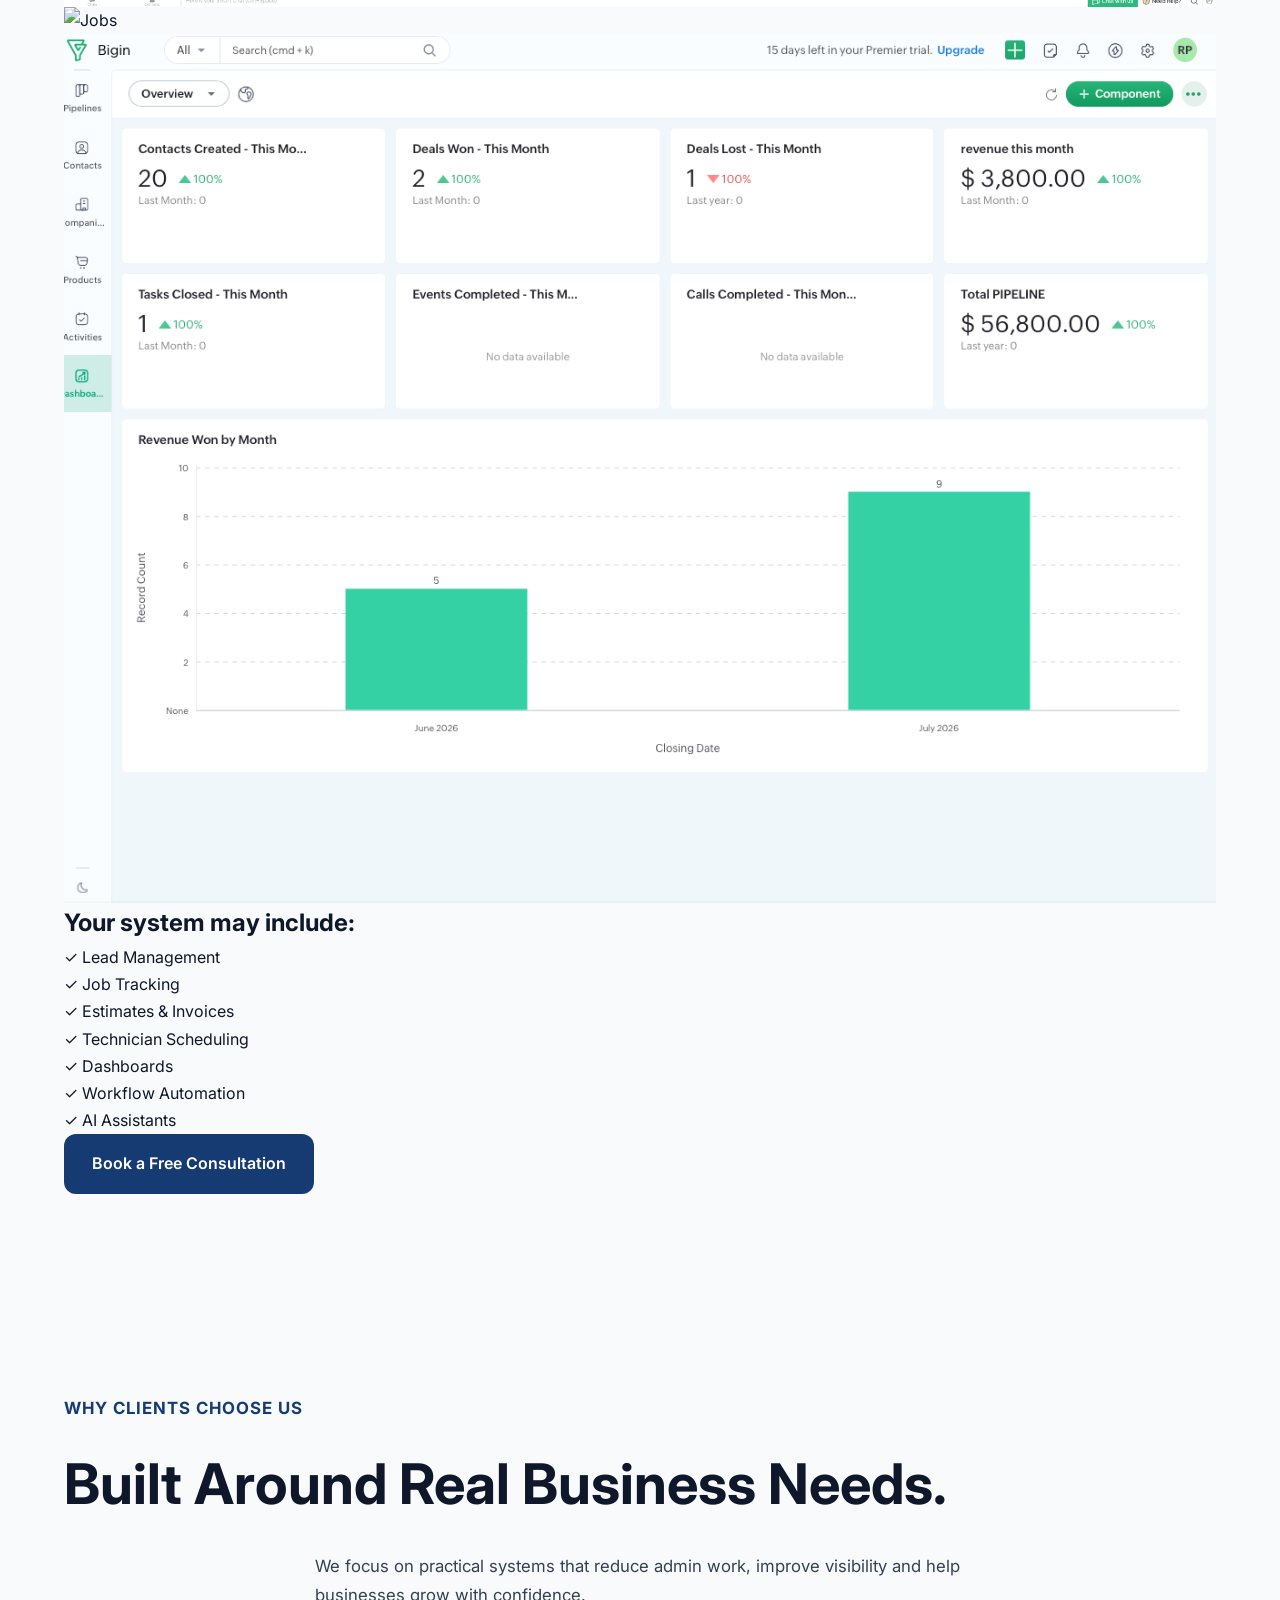
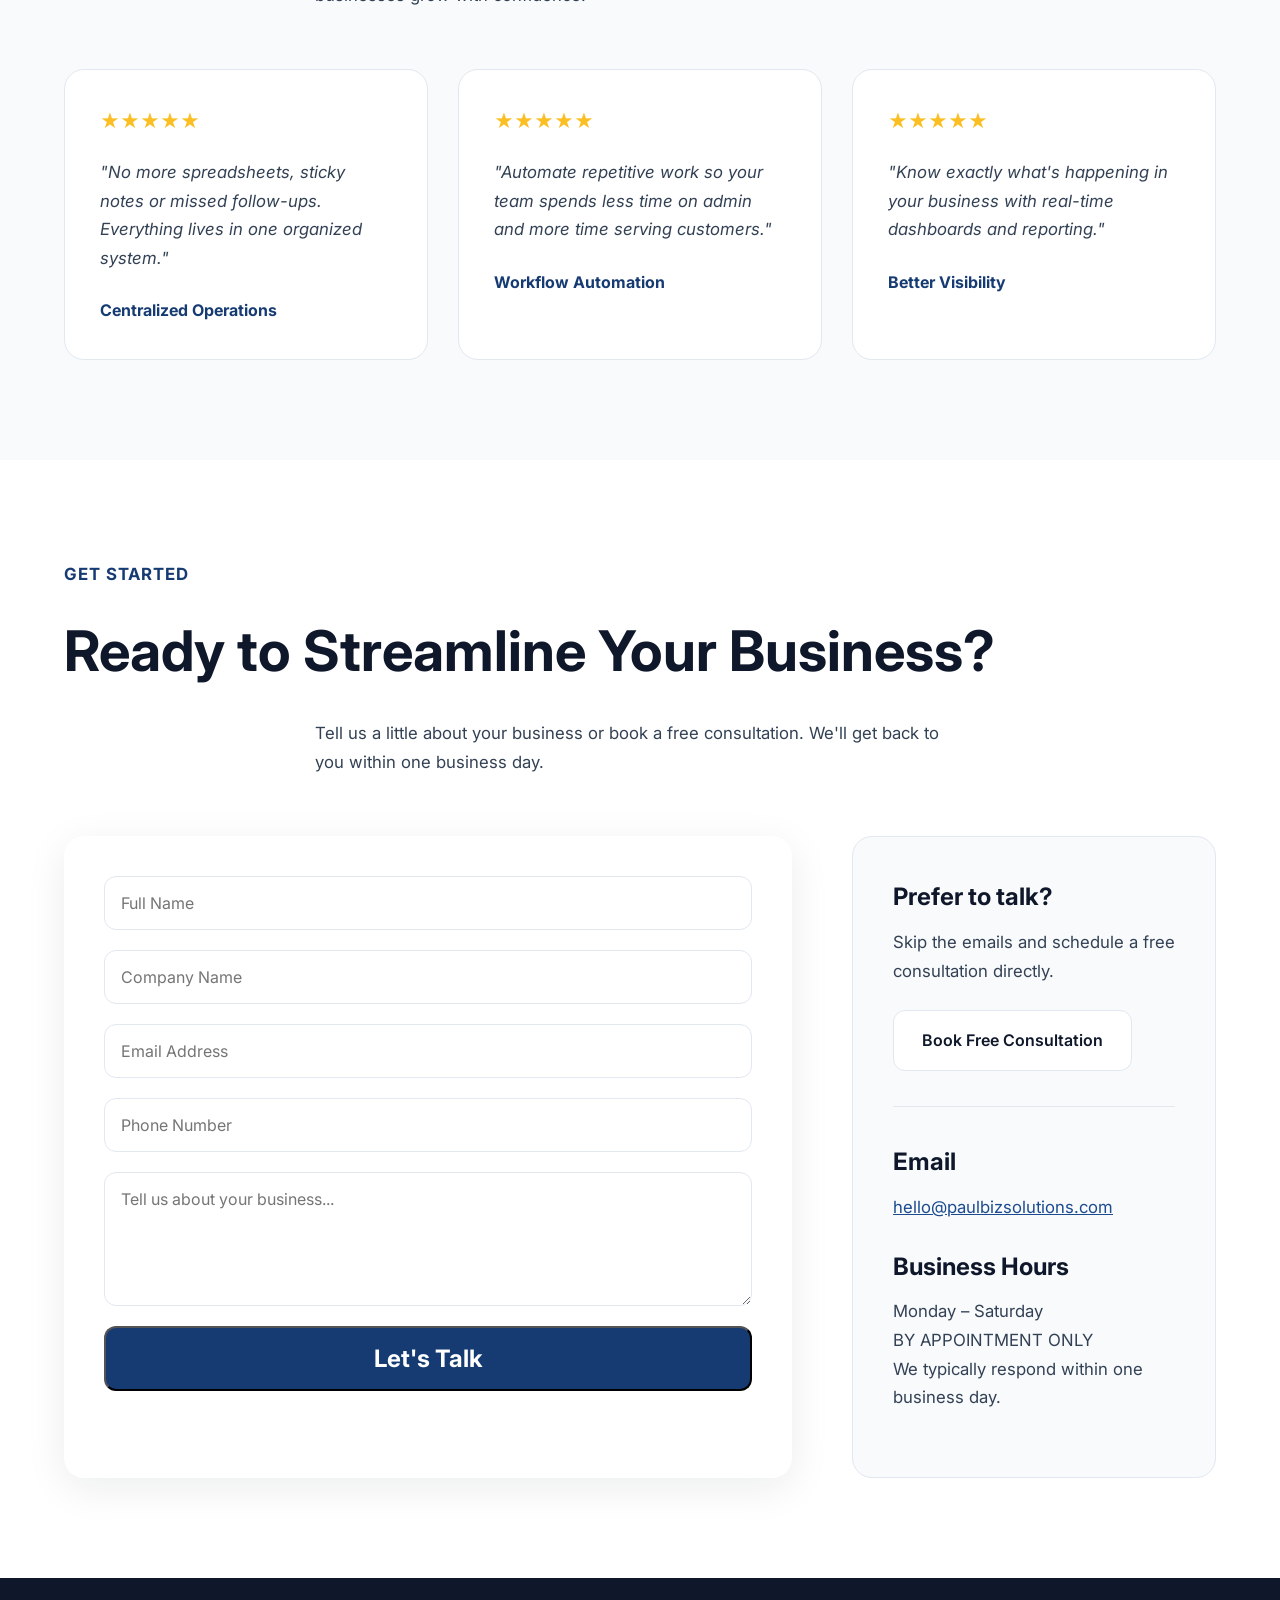
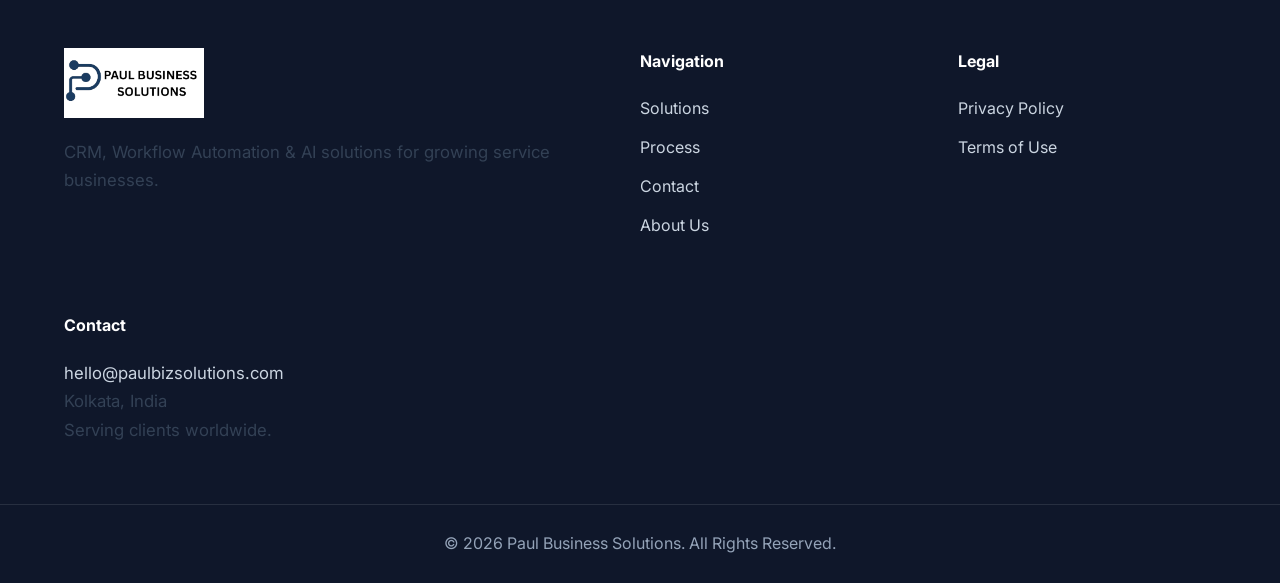
==== commit 93dc2e4d: "crm demo update" ====
--- a/index.html
+++ b/index.html
@@ -731,13 +731,13 @@
 
         <div class="demo-gallery">
 
-            <img src="assets/images/logo with details.png"
+            <img src="assets/images/crm job pipeline.png"
                  alt="Dashboard">
 
-            <img src="assets/images/logo with details.png"
+            <img src="assets/images/crm jobs.png"
                  alt="Jobs">
 
-            <img src="assets/images/logo.png"
+            <img src="assets/images/crm dash.png"
                  alt="Leads">
 
         </div>
--- a/assets/css/style.css
+++ b/assets/css/style.css
@@ -1027,14 +1027,13 @@
 
 }
 
-.contact-info a{
-    color:inherit;
-    text-decoration:none;
-}
-
-.contact-info a:hover{
+.contact-info p a{
     color:#1d4b8f;
     text-decoration:underline;
+}
+
+.contact-info p a:hover{
+    color:#163d73;
 }
 
 /*=================================
@@ -1075,8 +1074,8 @@
 
     margin-bottom:20px;
 
-}ß
-ß
+}
+
 .footer ul{
 
     padding:0;
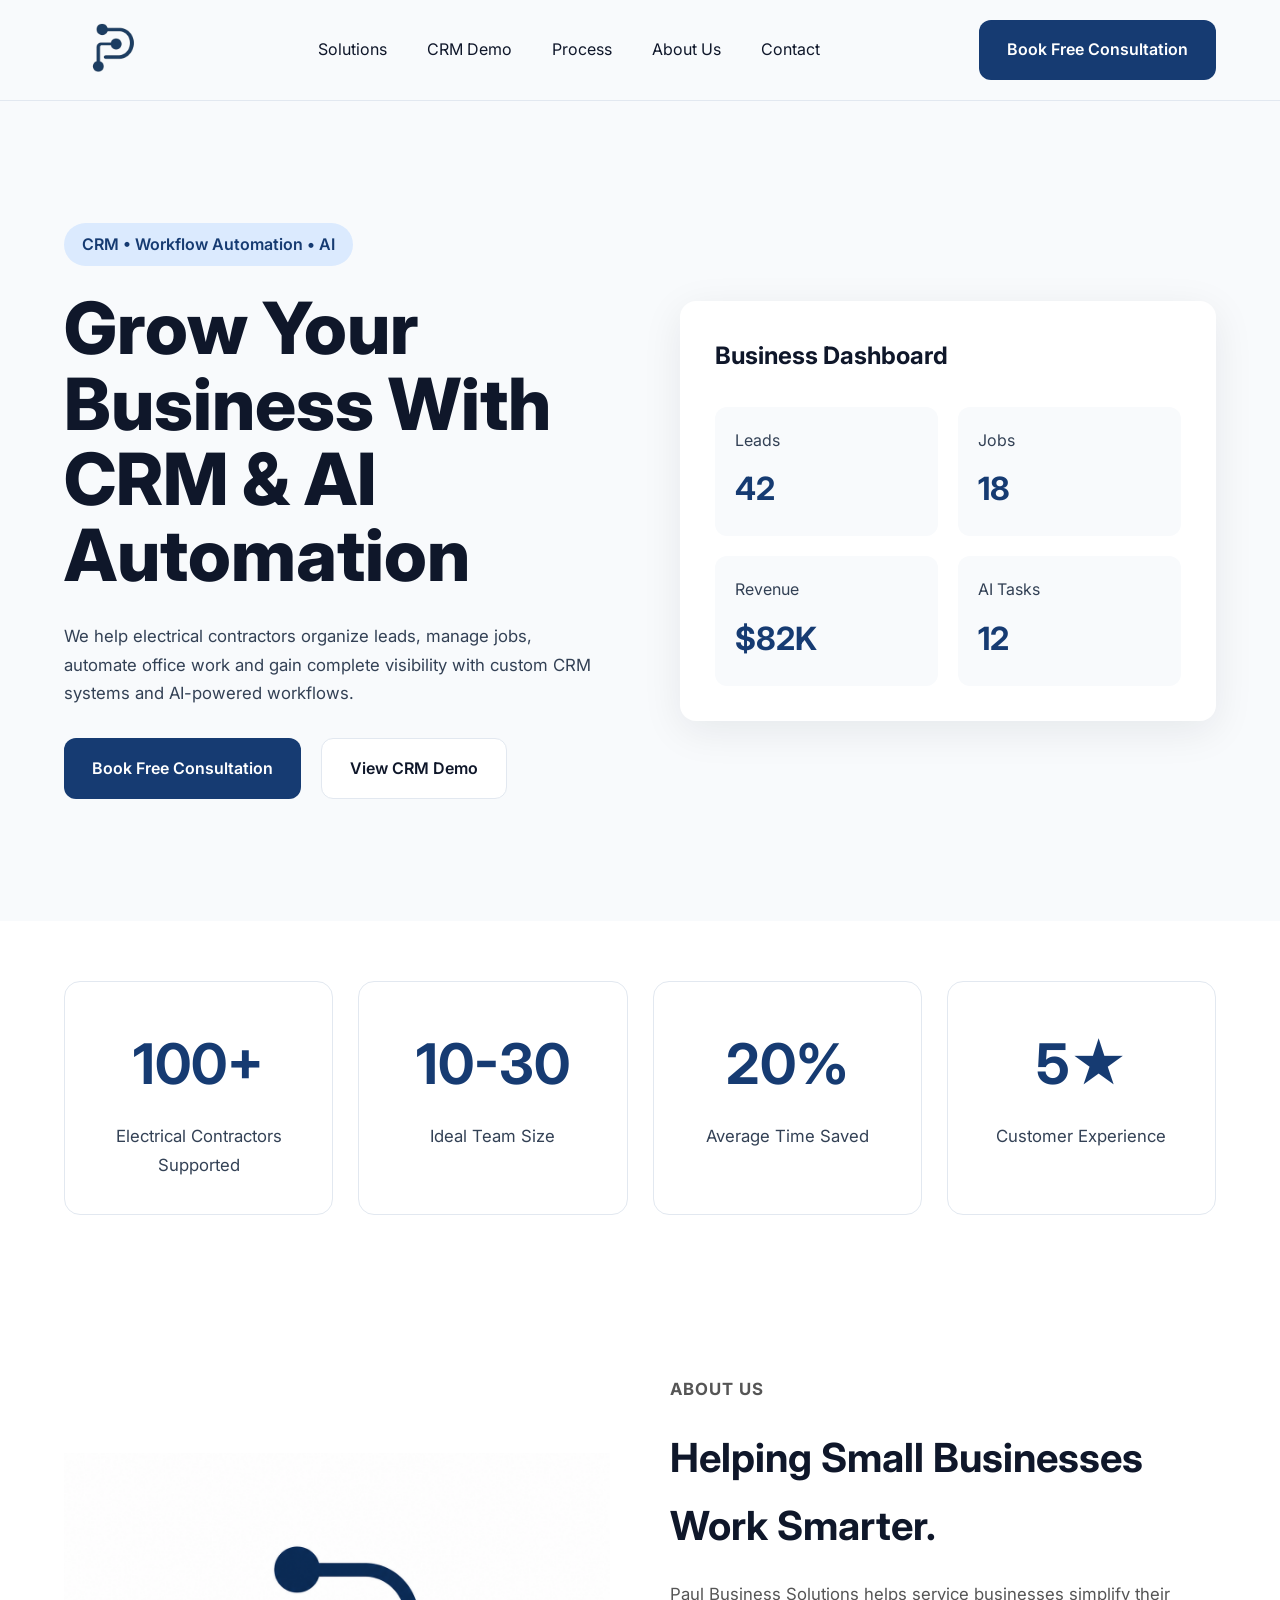
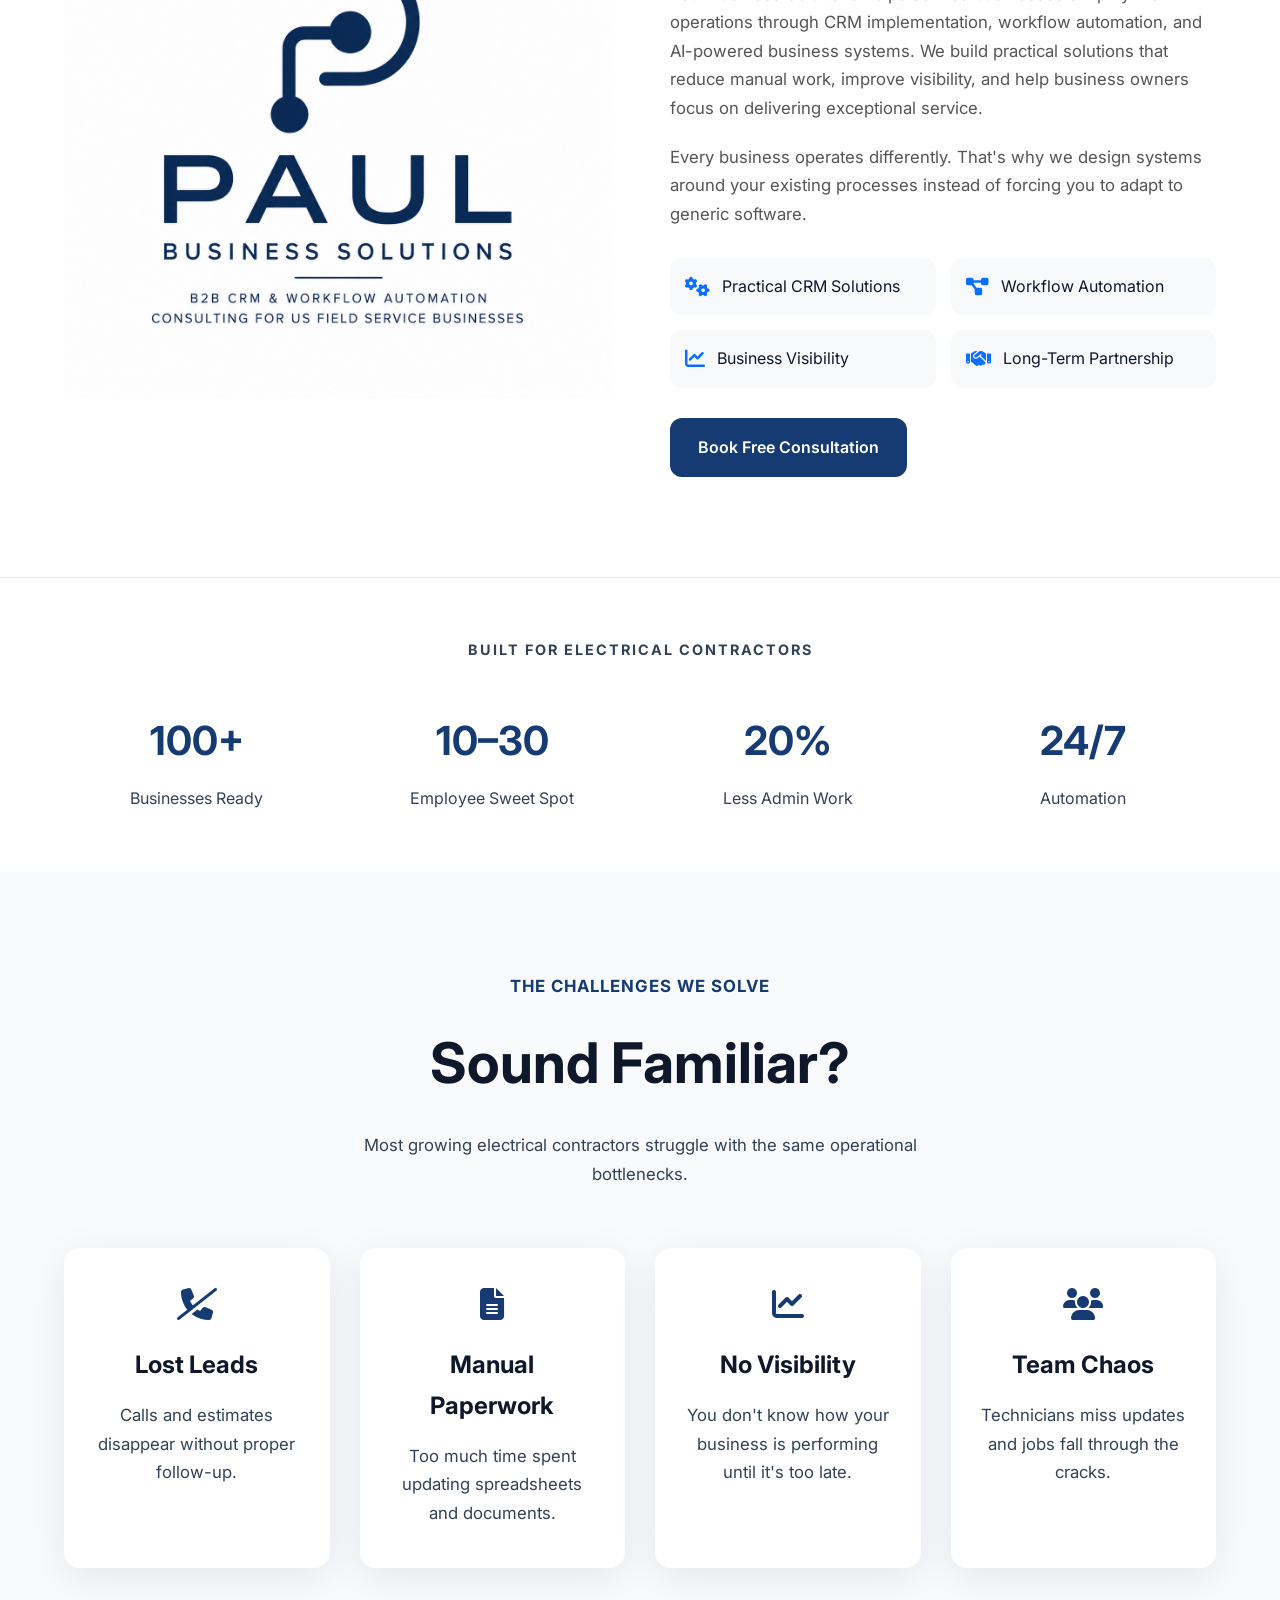
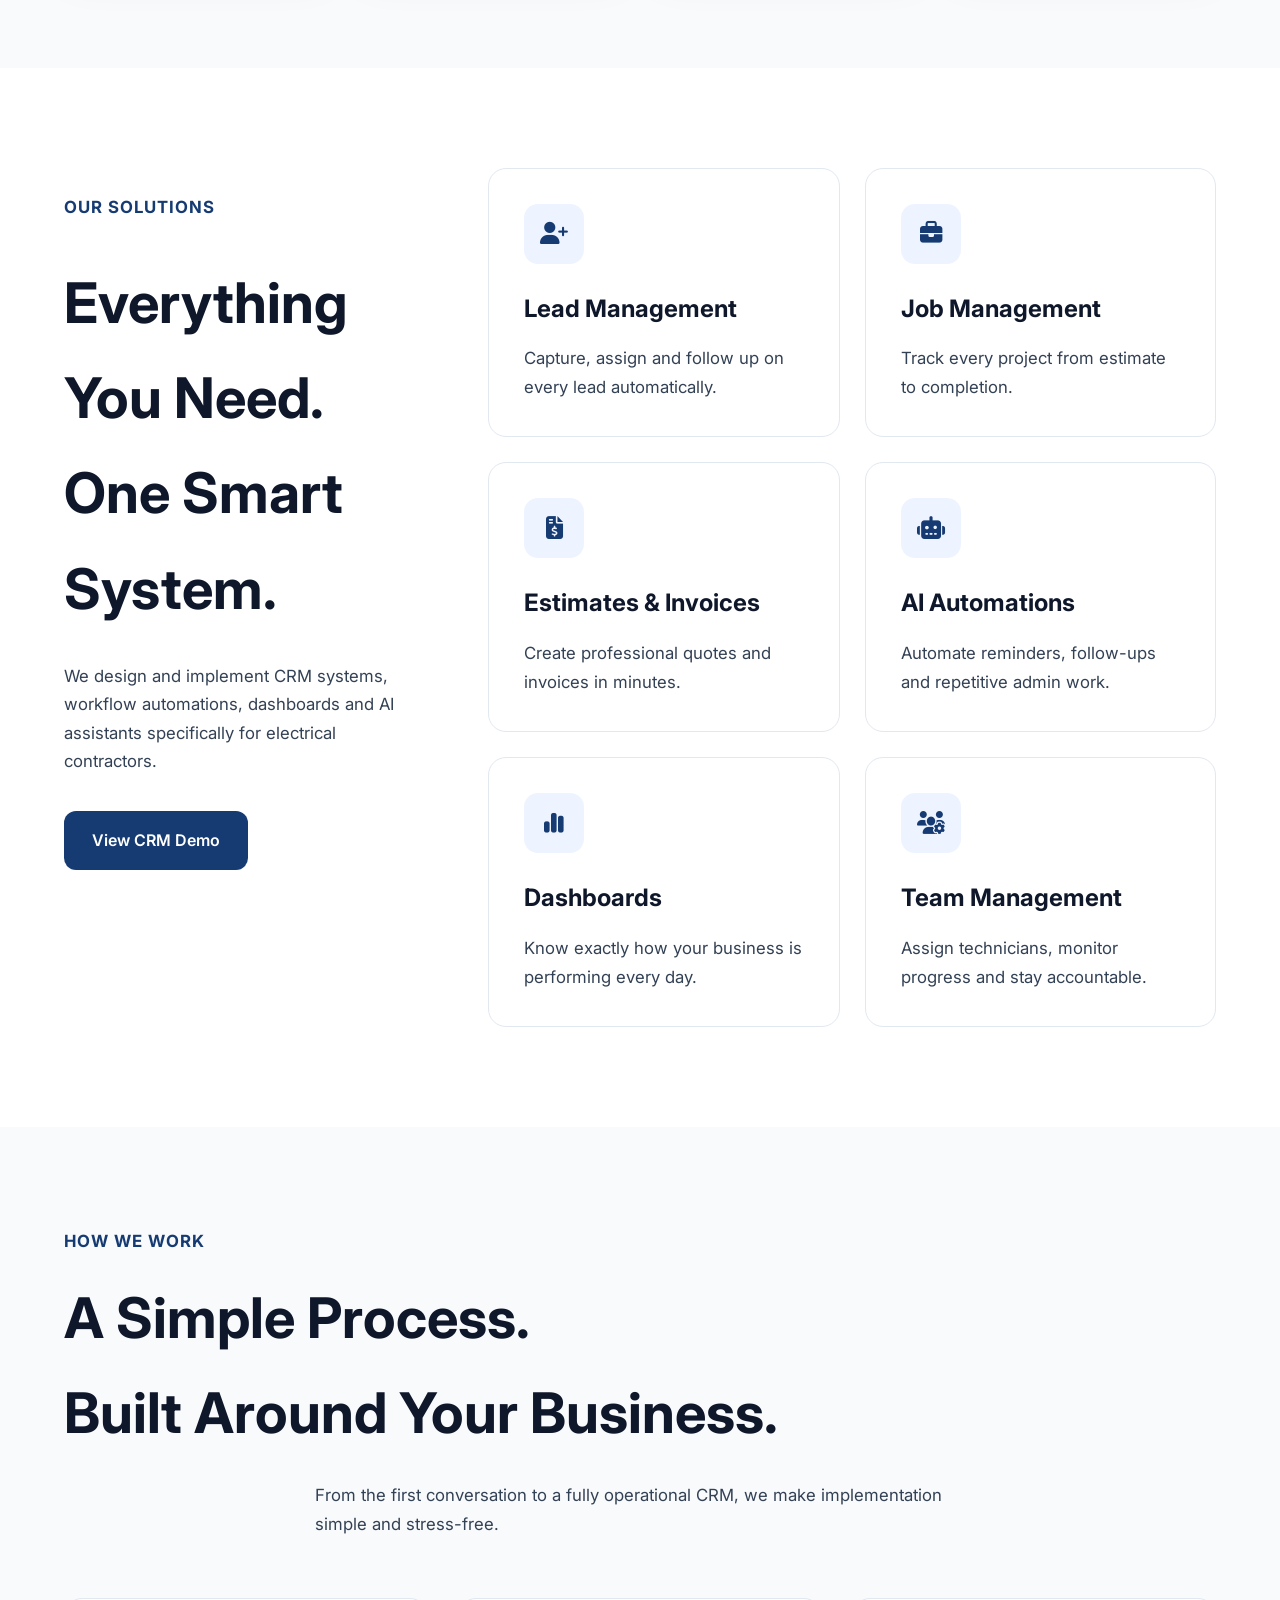
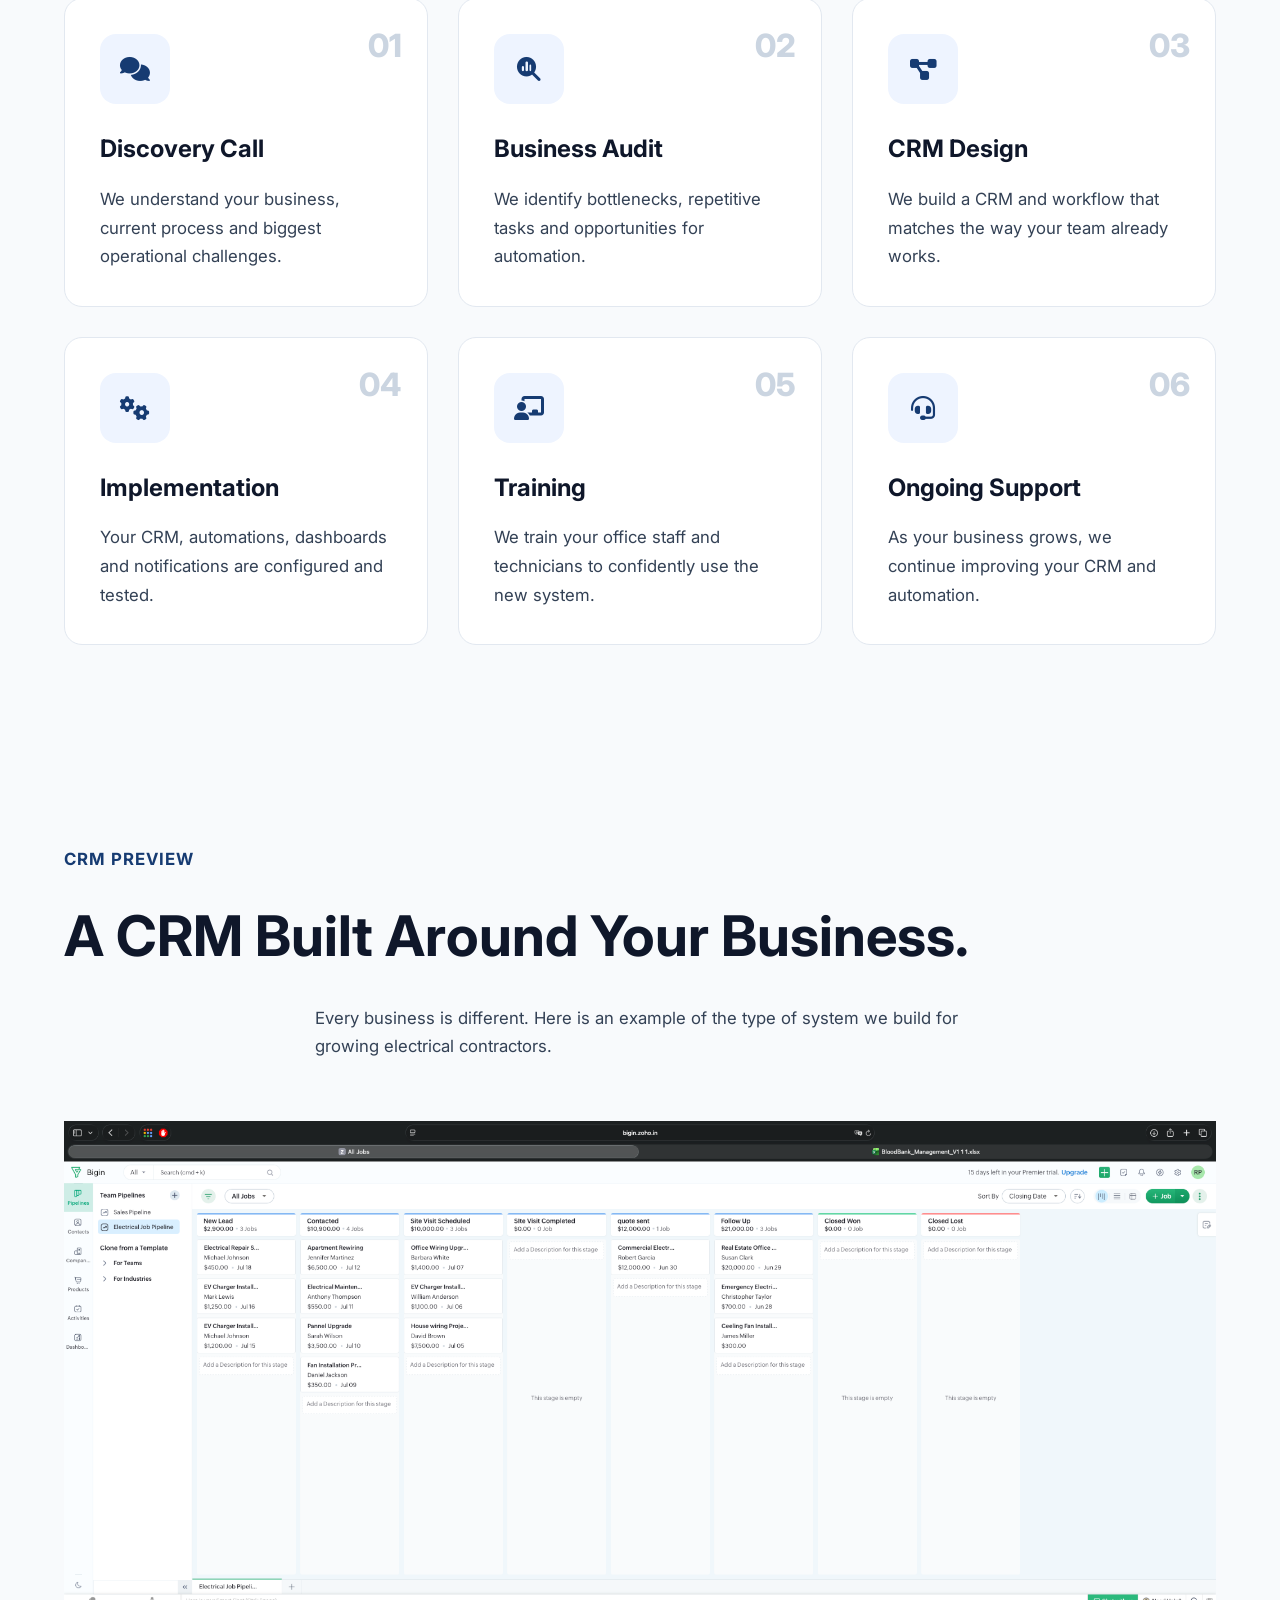
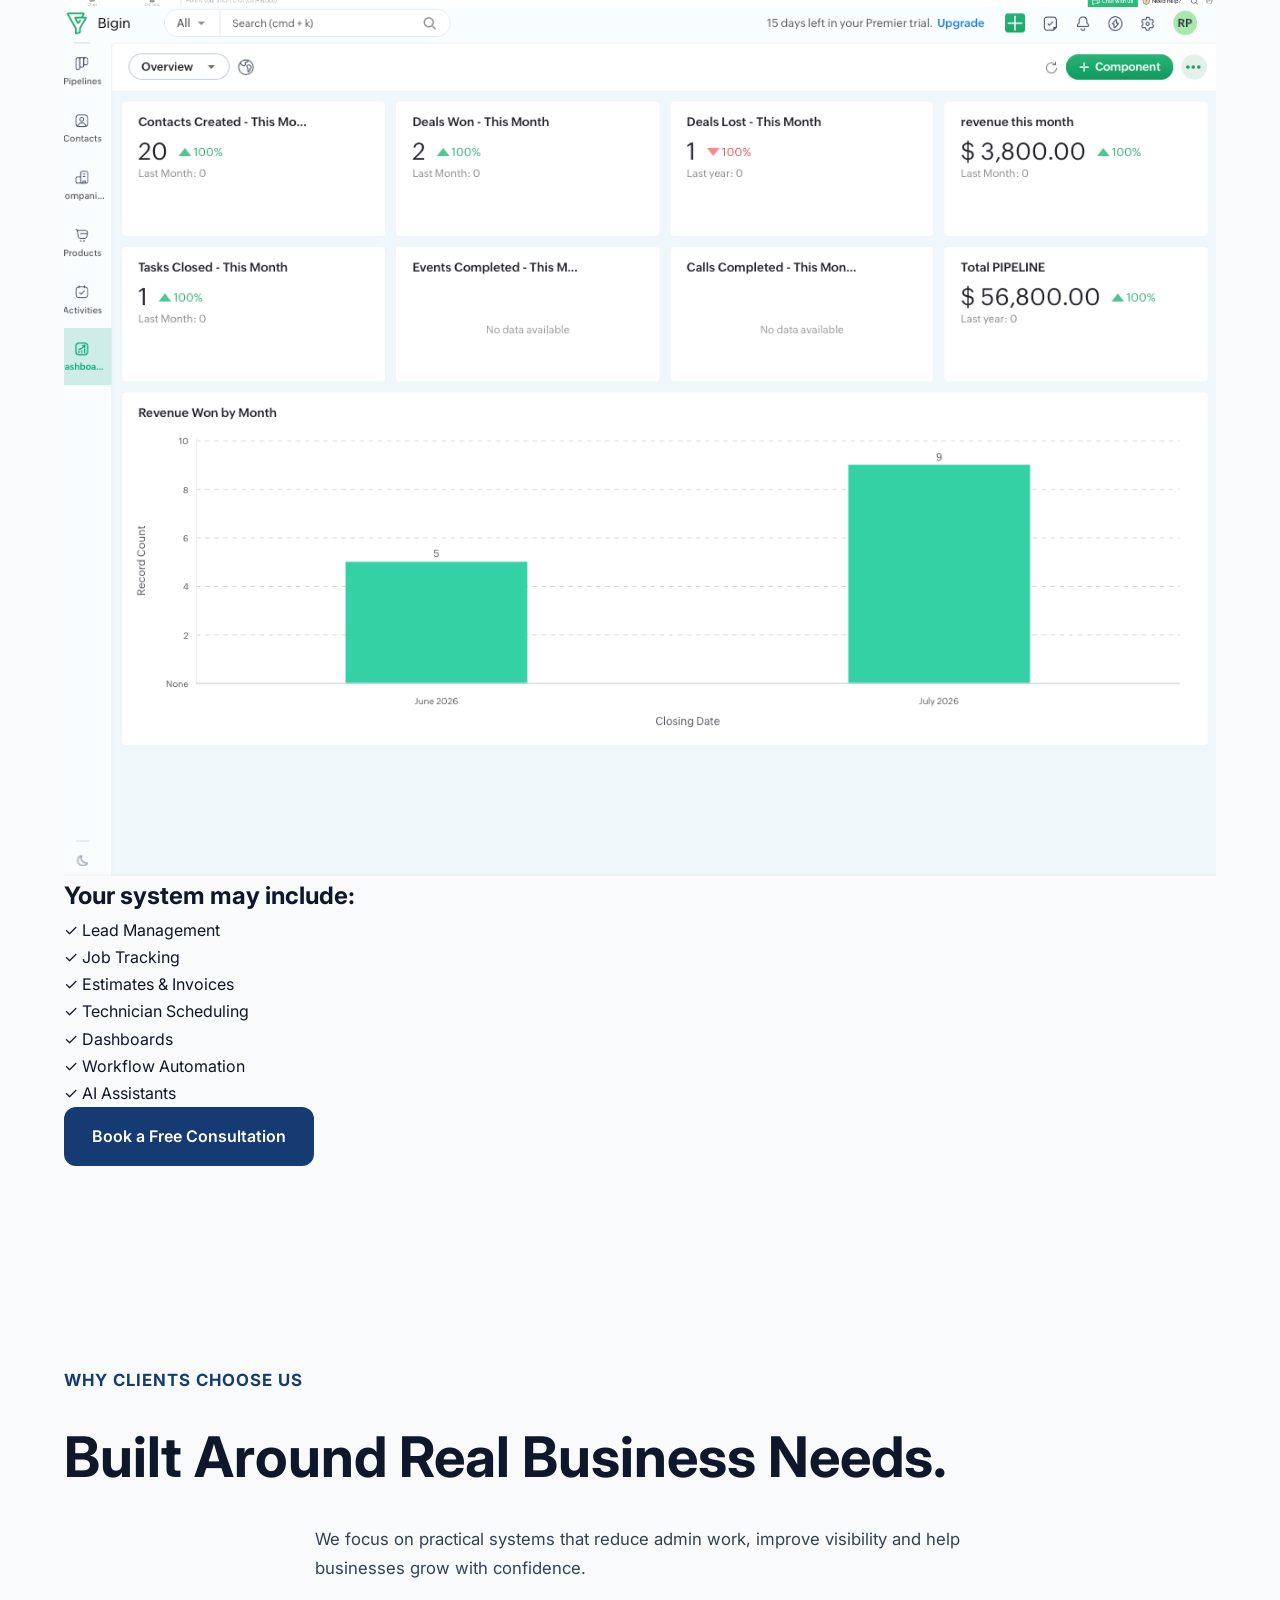
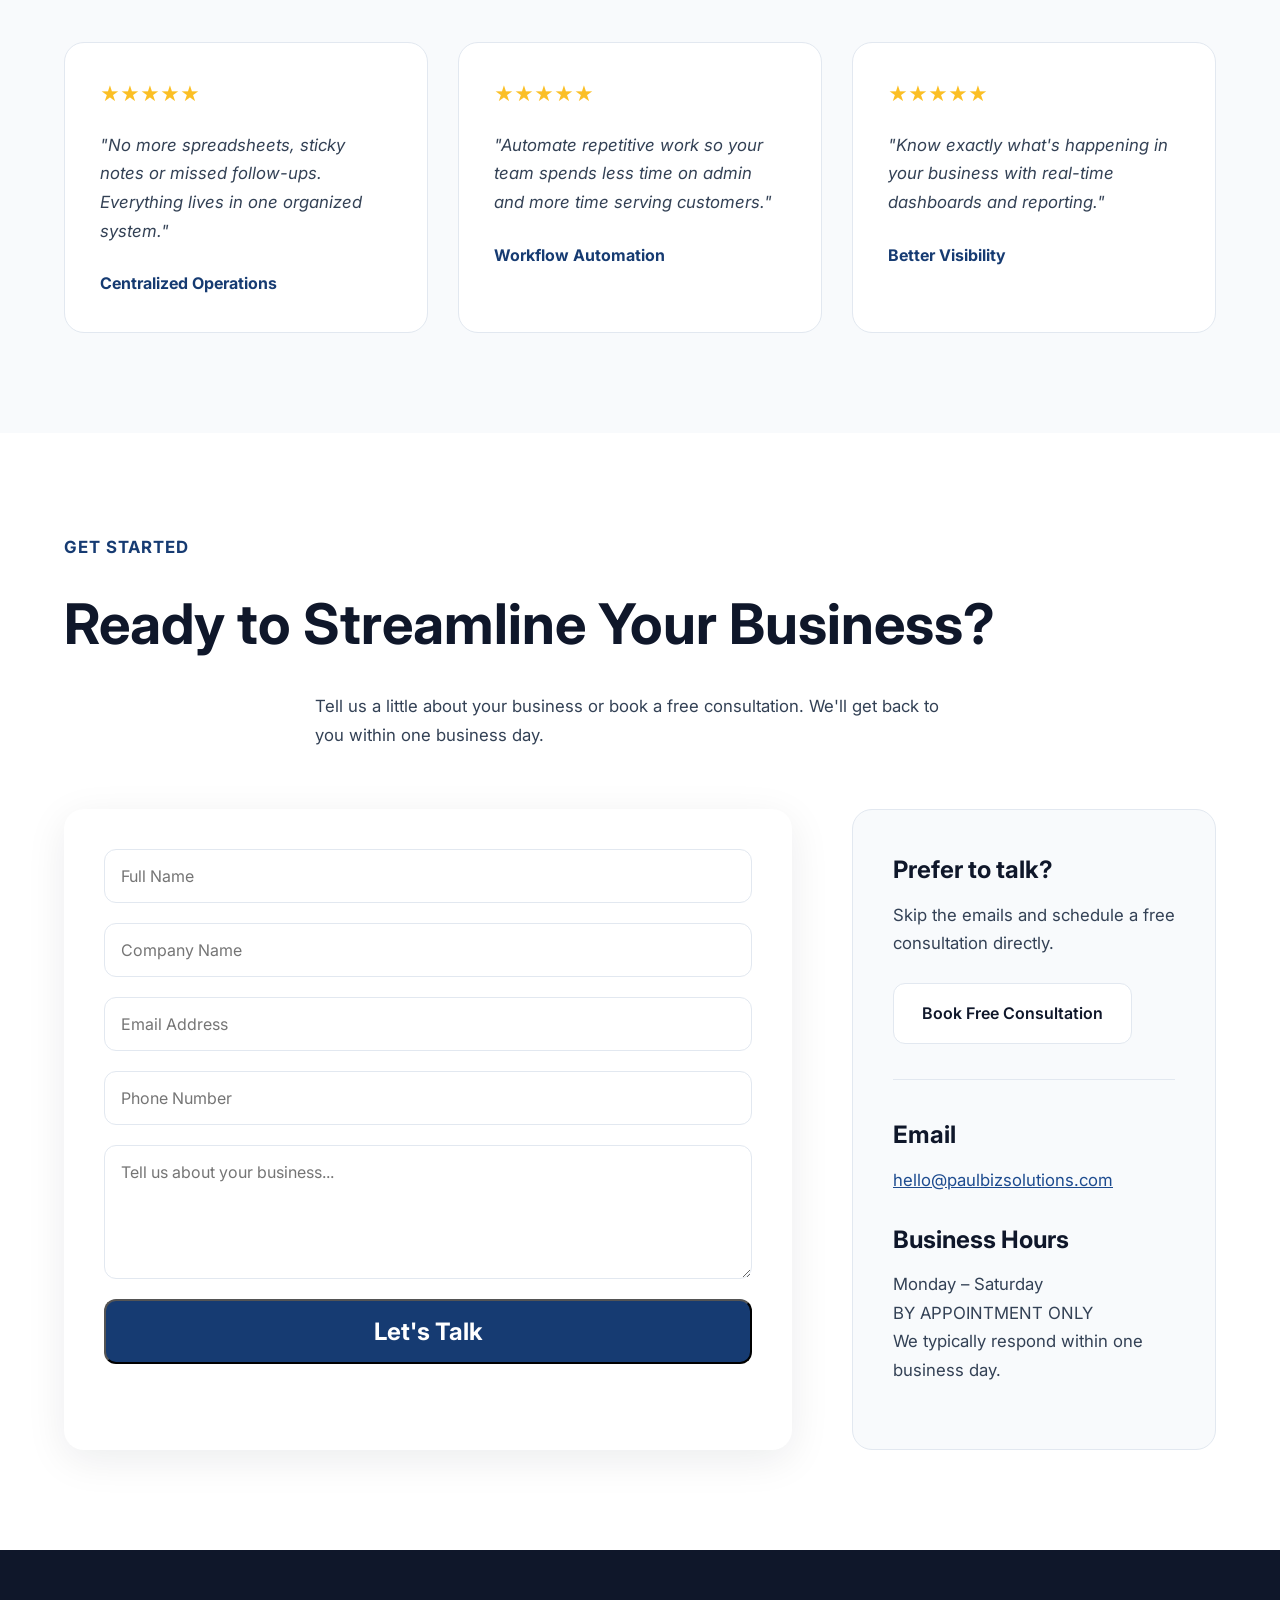
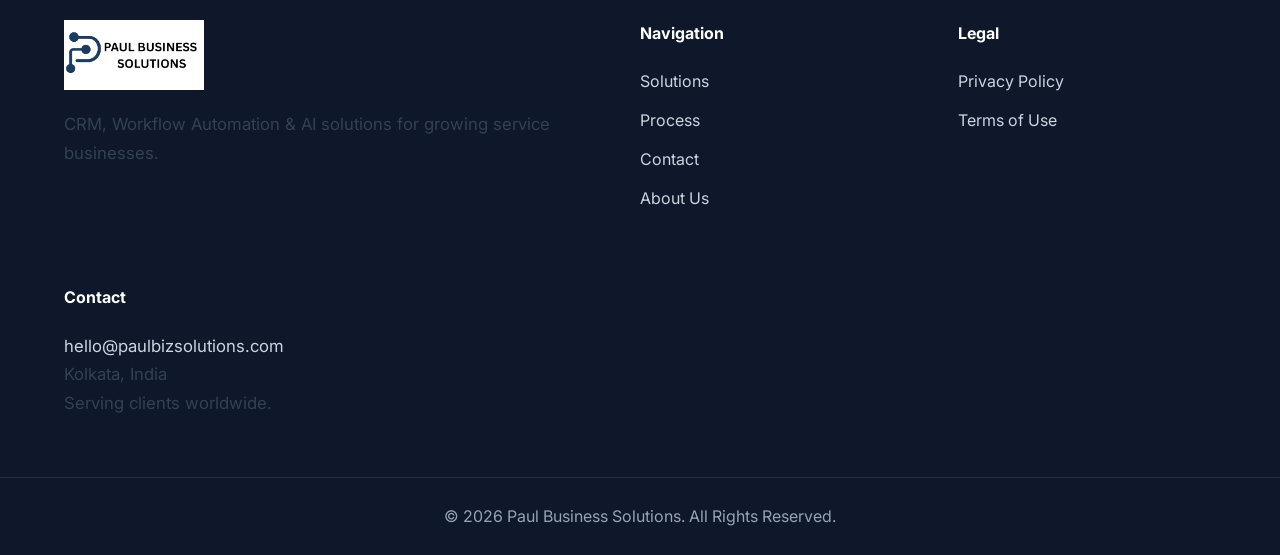
==== commit f9917e23: "crm demo update 2" ====
--- a/index.html
+++ b/index.html
@@ -733,9 +733,6 @@
 
             <img src="assets/images/crm job pipeline.png"
                  alt="Dashboard">
-
-            <img src="assets/images/crm jobs.png"
-                 alt="Jobs">
 
             <img src="assets/images/crm dash.png"
                  alt="Leads">
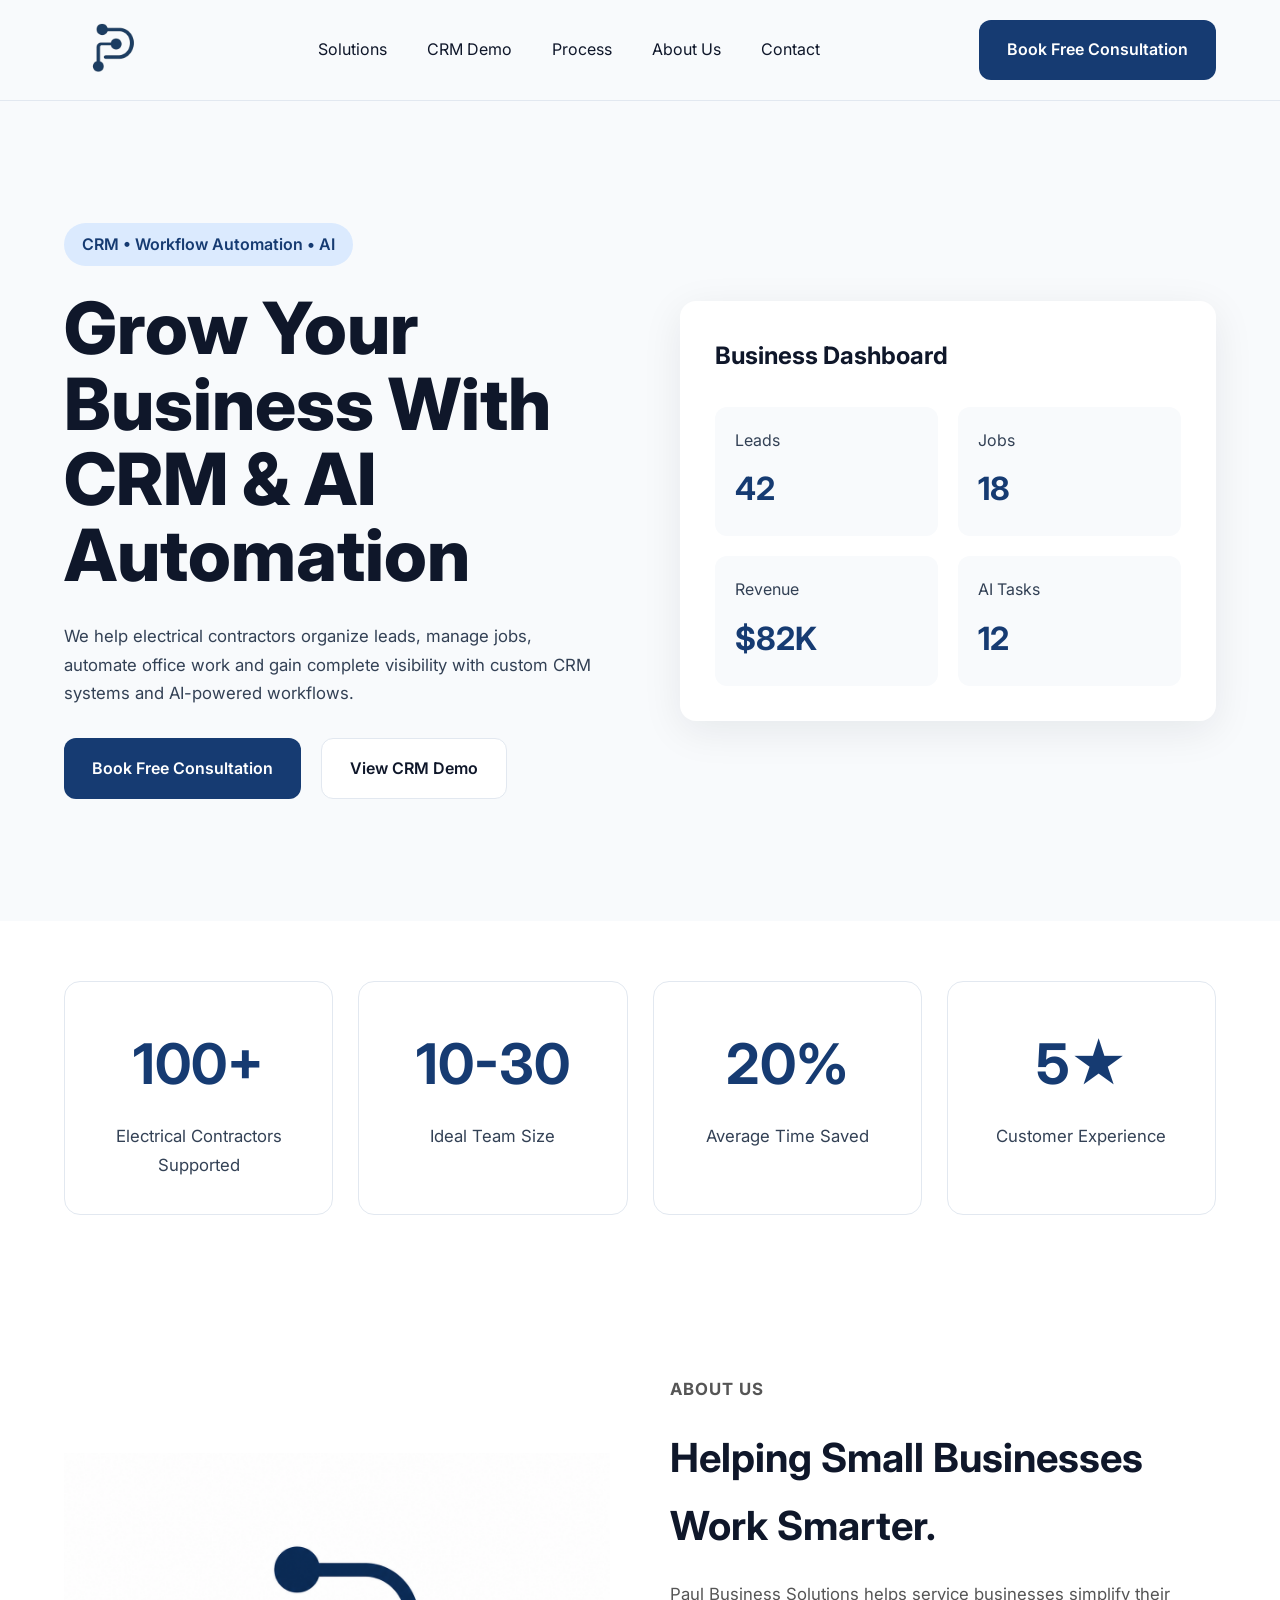
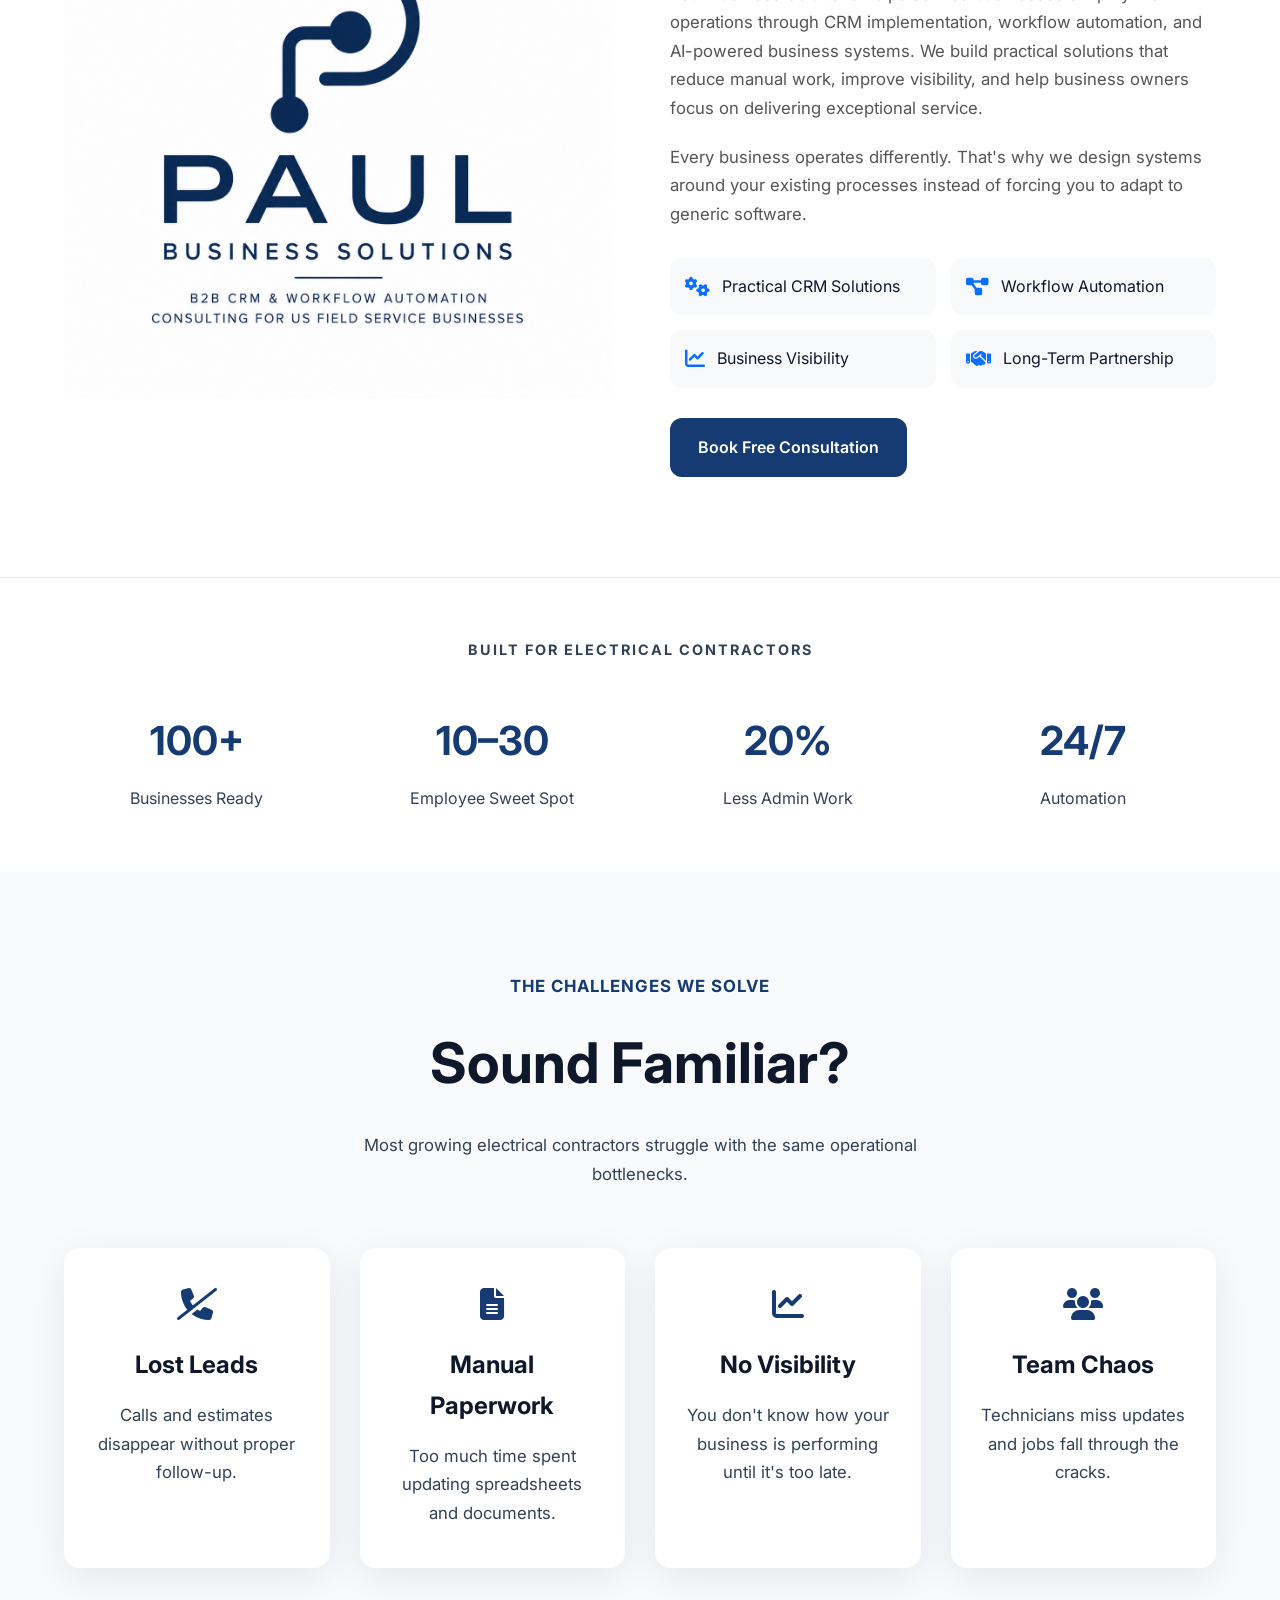
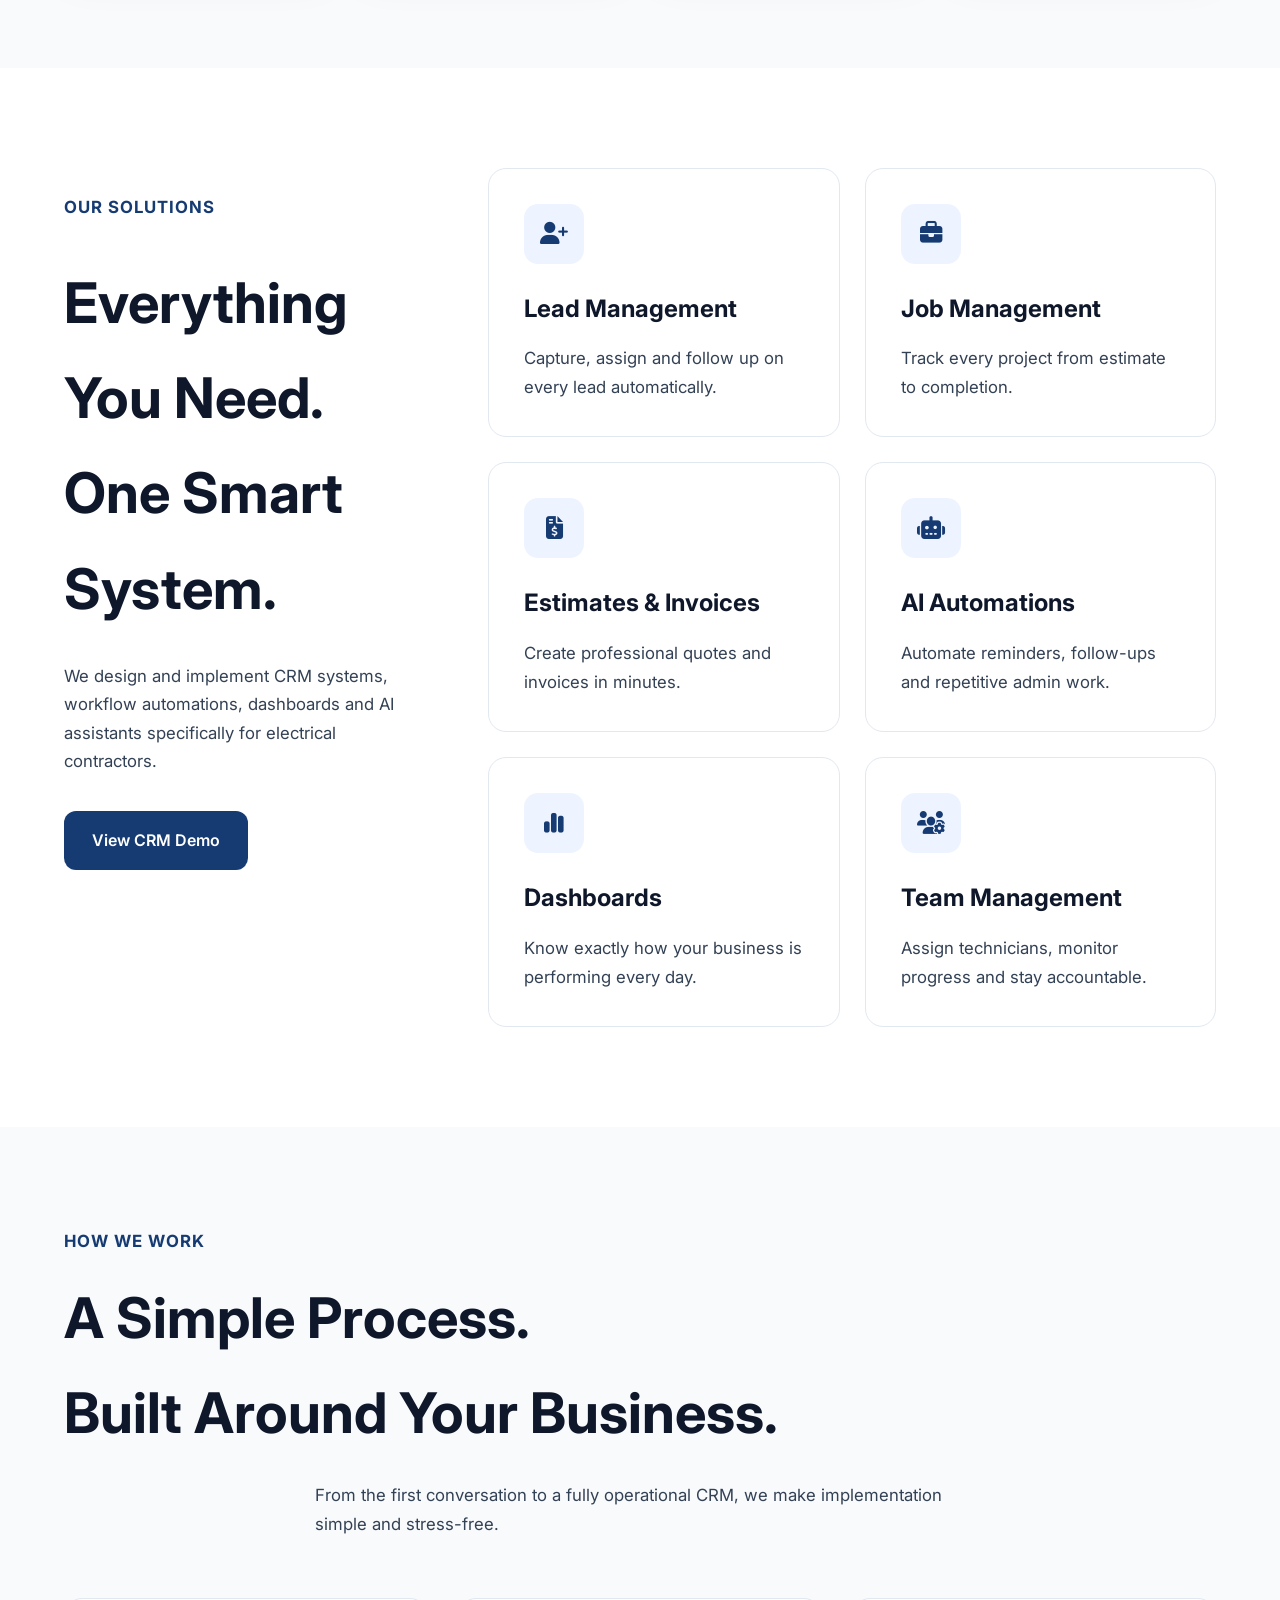
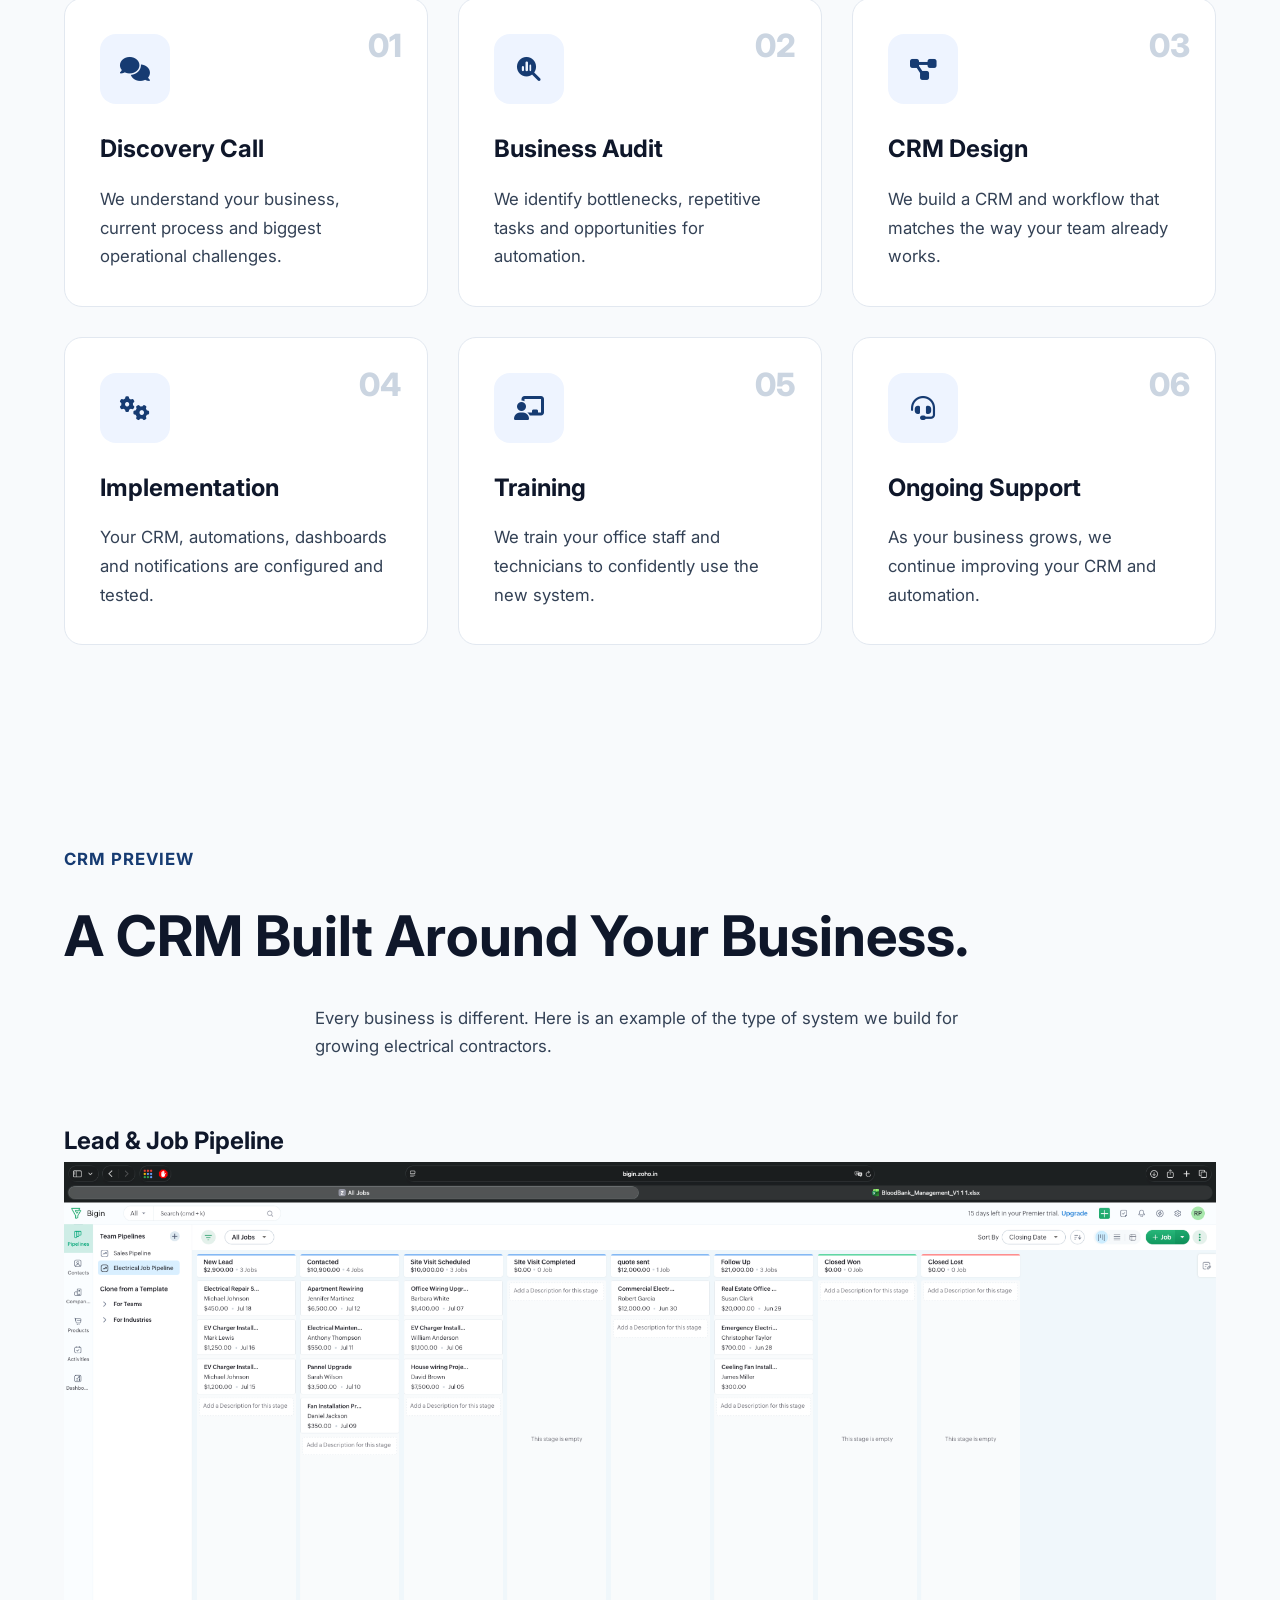
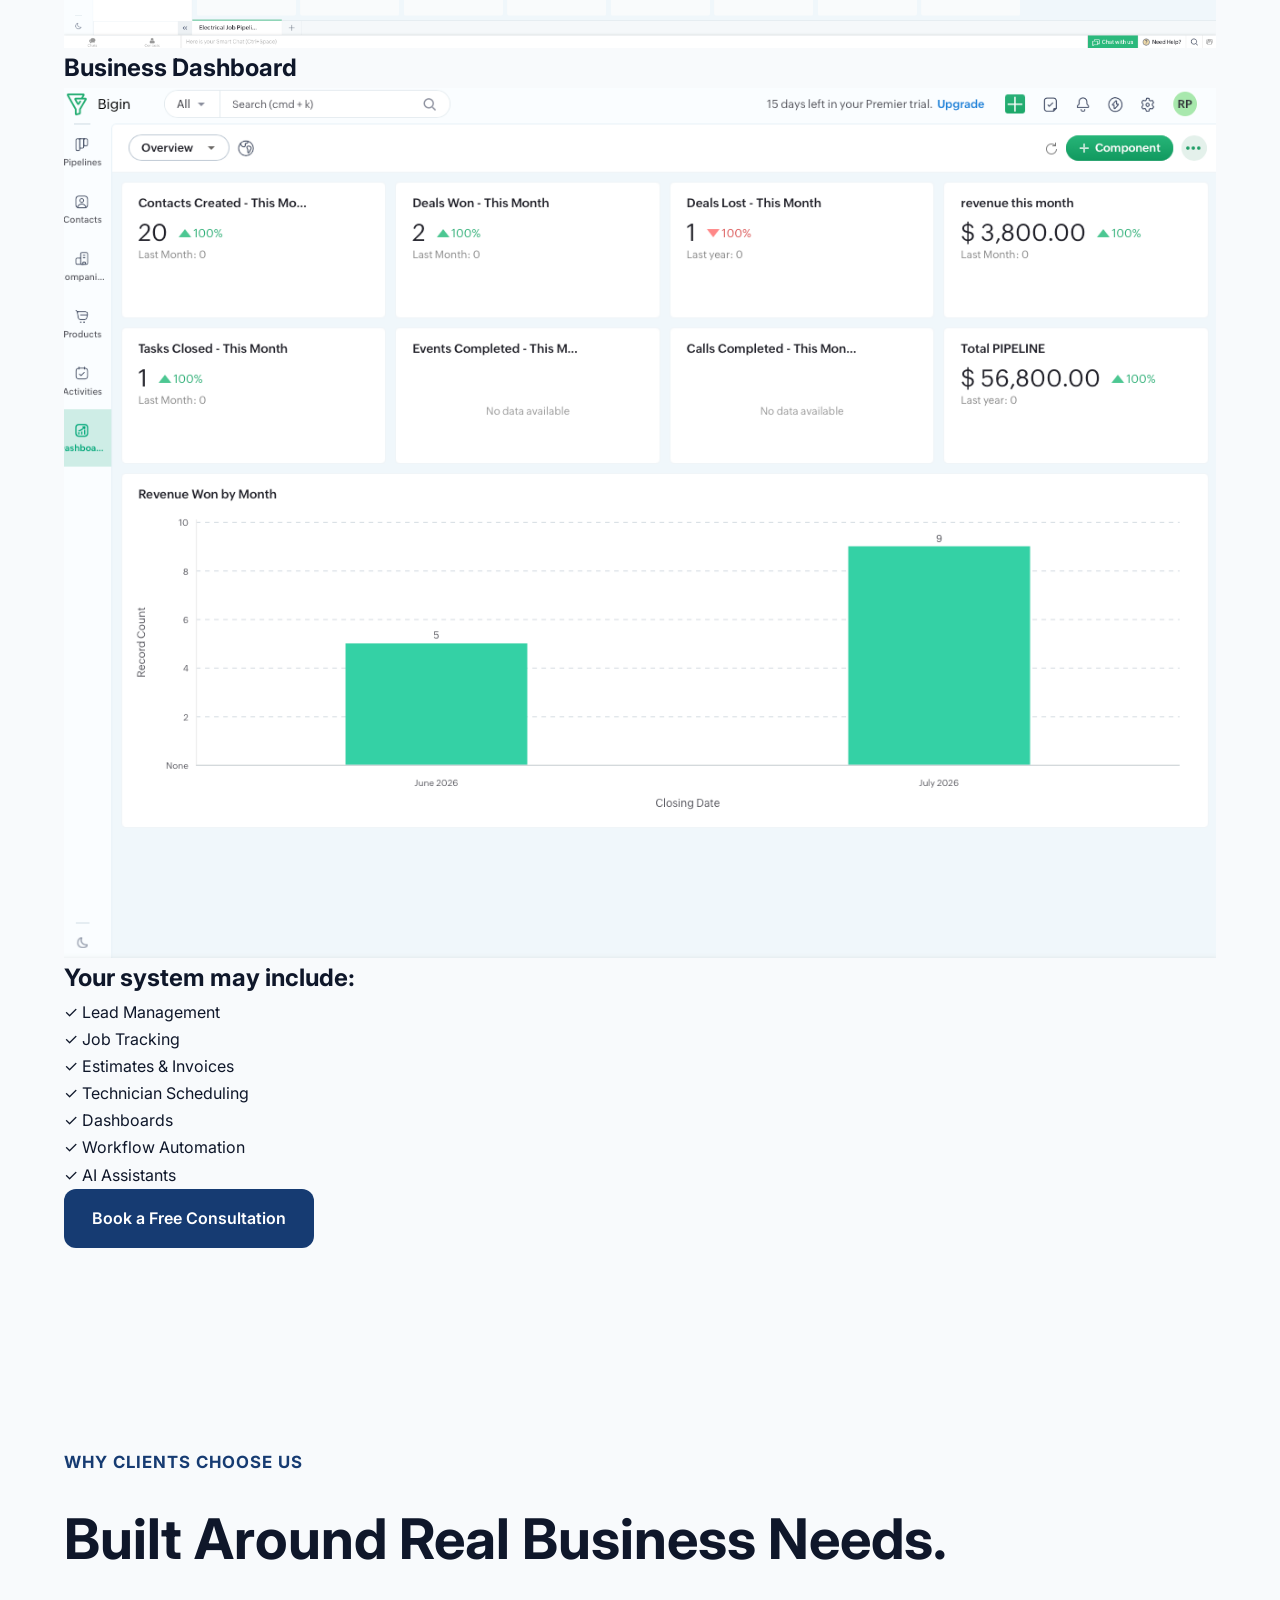
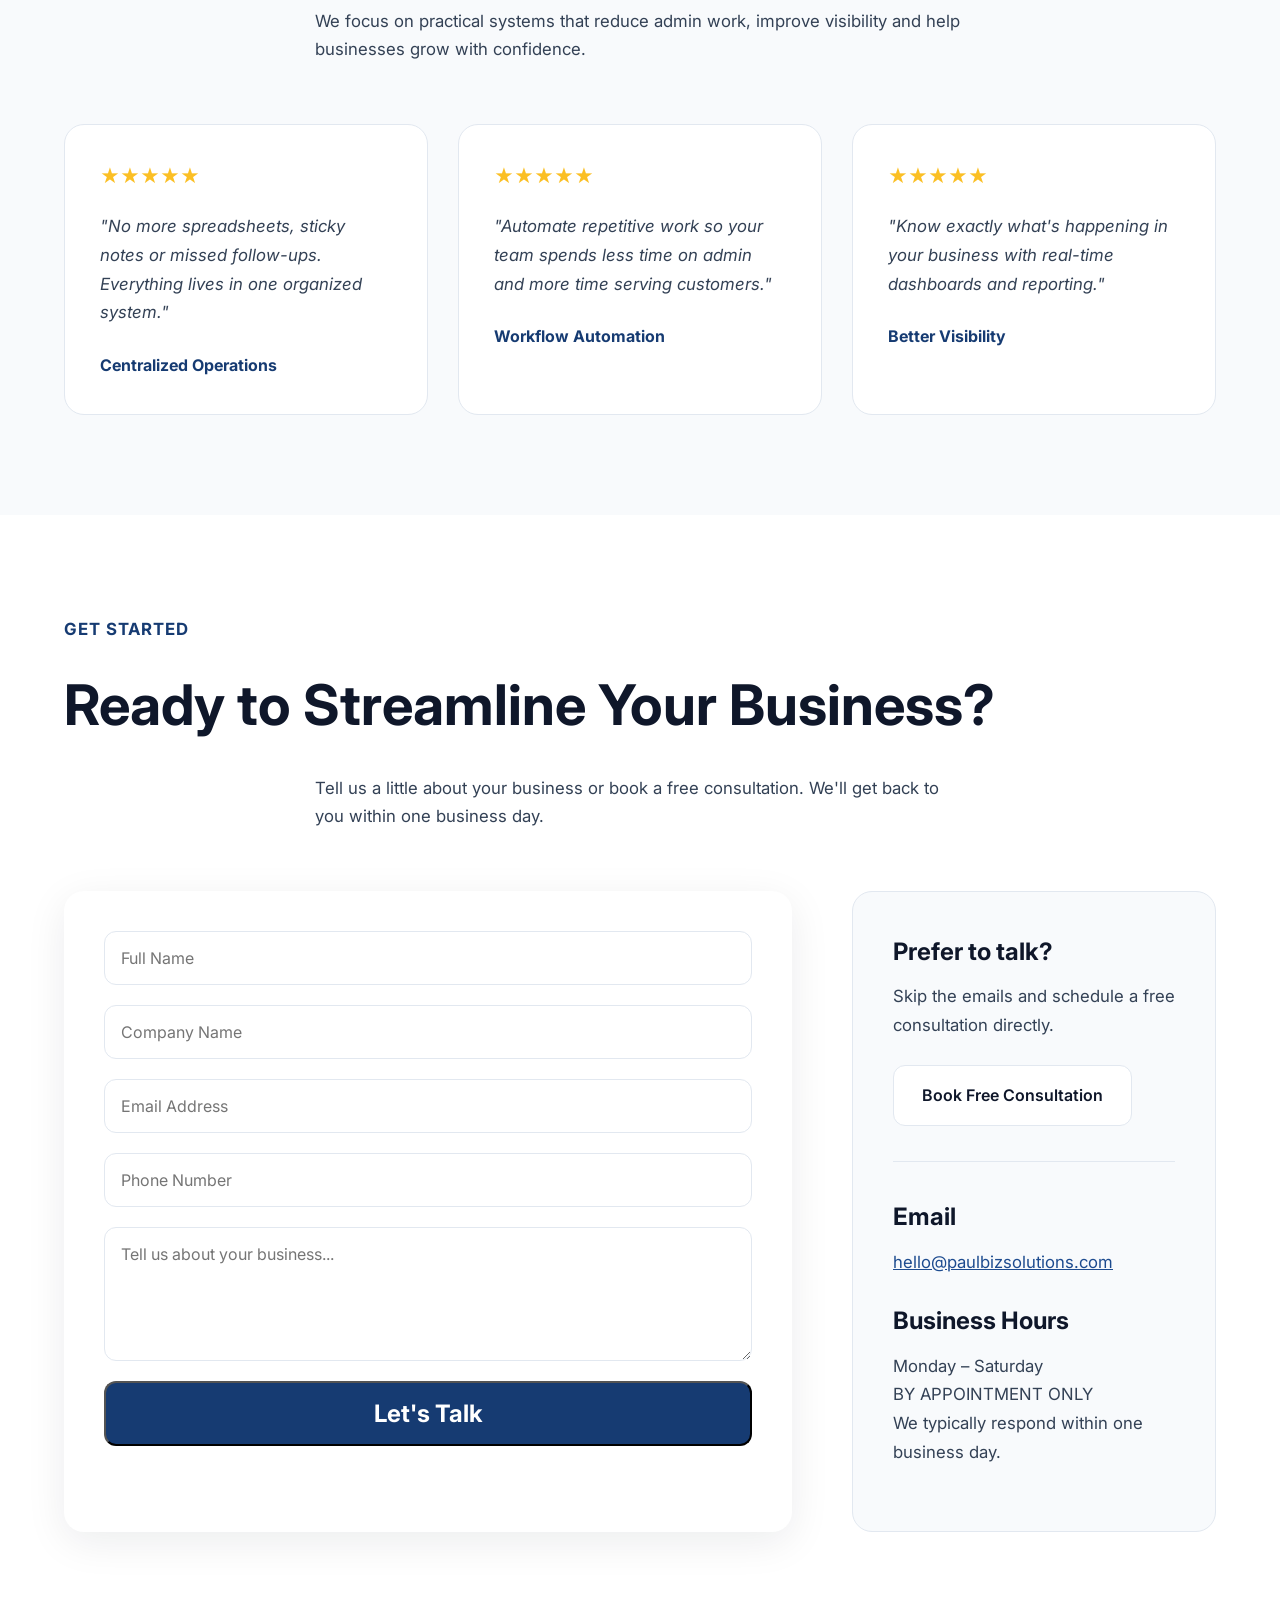
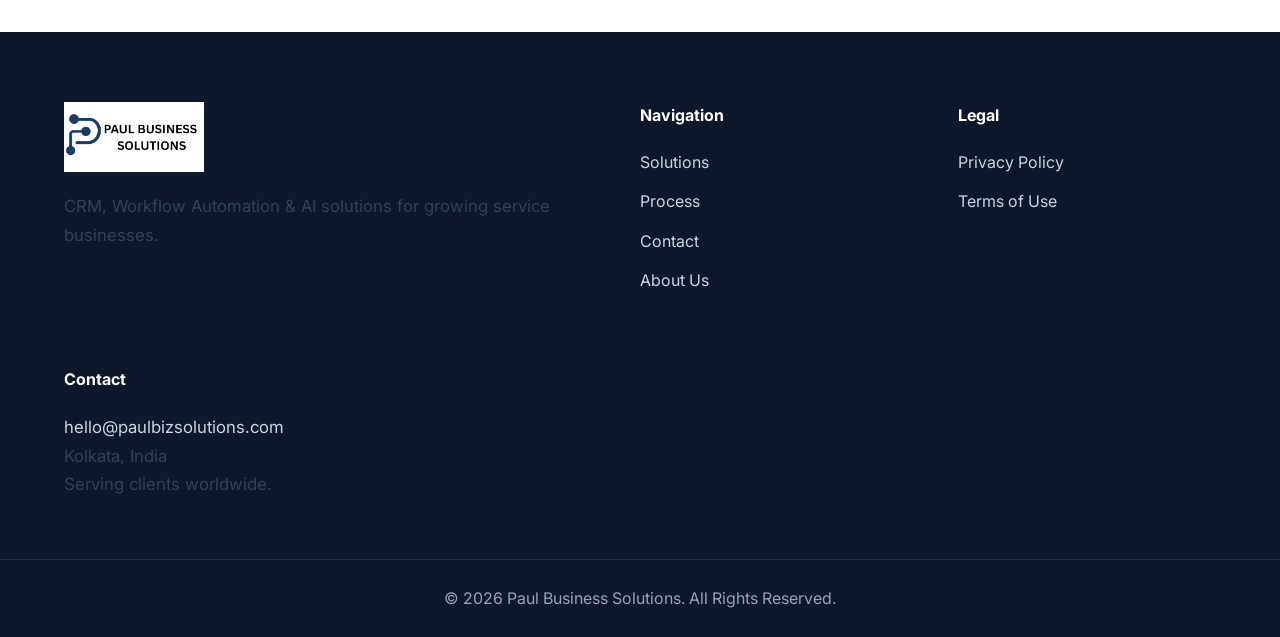
==== commit 7c6004ee: "crm demo update 4" ====
--- a/index.html
+++ b/index.html
@@ -731,9 +731,11 @@
 
         <div class="demo-gallery">
 
+            <h3>Lead & Job Pipeline</h3>
             <img src="assets/images/crm job pipeline.png"
                  alt="Dashboard">
 
+            <h3>Business Dashboard</h3>
             <img src="assets/images/crm dash.png"
                  alt="Leads">
 
--- a/assets/css/style.css
+++ b/assets/css/style.css
@@ -408,78 +408,6 @@
 
 }
 
-/* ==========================================
-RESPONSIVE
-========================================== */
-
-@media(max-width:900px){
-
-    nav{
-
-        display:none;
-
-    }
-
-    .hero-grid,
-    .solutions-grid{
-
-        grid-template-columns:1fr;
-
-    }
-
-    .trust-grid,
-    .problem-grid,
-    .process-grid{
-
-        grid-template-columns:1fr 1fr;
-
-    }
-
-    .solutions-right{
-
-        grid-template-columns:1fr;
-
-    }
-
-    .hero{
-
-        text-align:center;
-
-    }
-
-    .hero p{
-
-        margin-inline:auto;
-
-    }
-
-    .hero-buttons{
-
-        justify-content:center;
-
-        flex-wrap:wrap;
-
-    }
-
-    .contact-grid{
-
-    grid-template-columns:1fr;
-
-    }
-
-}
-
-@media(max-width:600px){
-
-    .trust-grid,
-    .problem-grid,
-    .process-grid{
-
-        grid-template-columns:1fr;
-
-    }
-
-}
 
 /*==================================
 STATS
@@ -1265,6 +1193,24 @@
     text-align:center;
 }
 
+.crm-demo{
+    padding:80px 0;
+}
+
+.crm-demo img{
+    width:100%;
+    margin-bottom:20px;
+    border-radius:12px;
+}
+
+.crm-demo h2{
+    font-size:34px;
+}
+
+.crm-demo p{
+    text-align:center;
+}
+
 }
 
 @media (max-width: 480px){
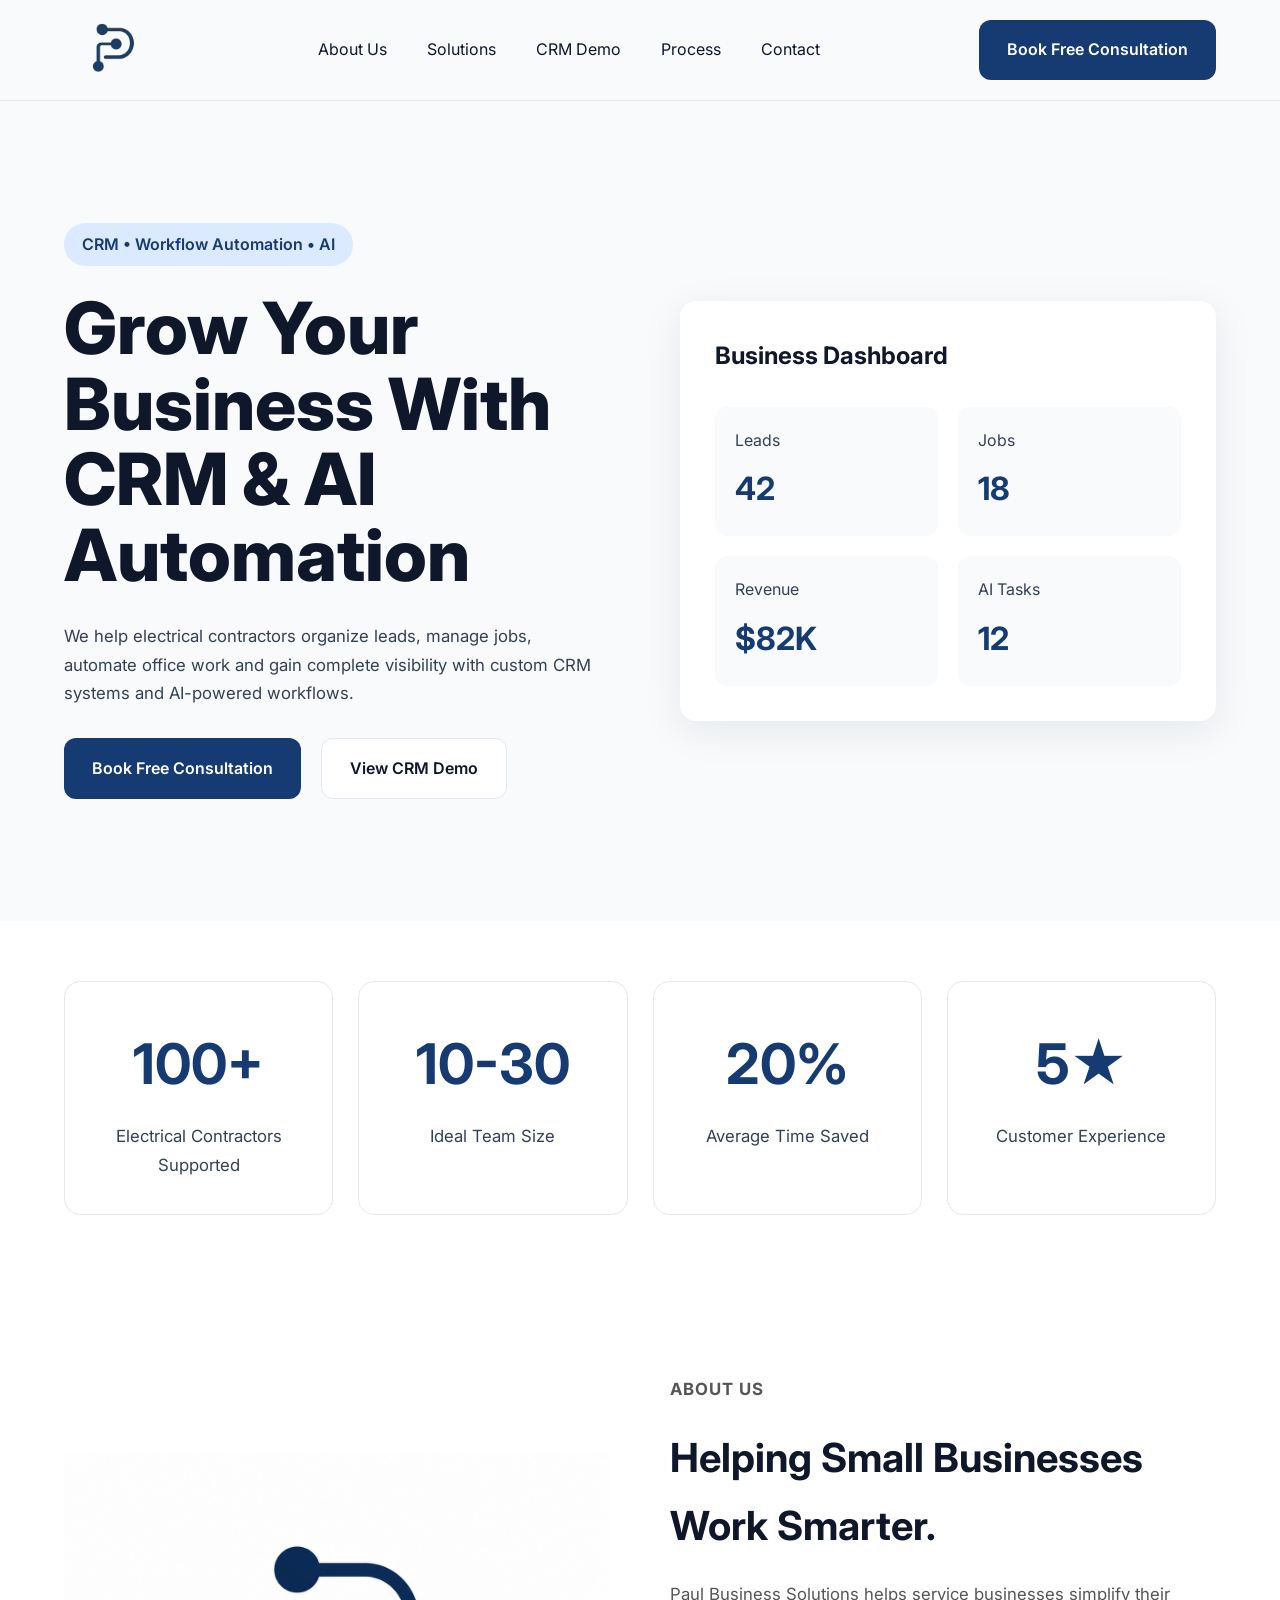
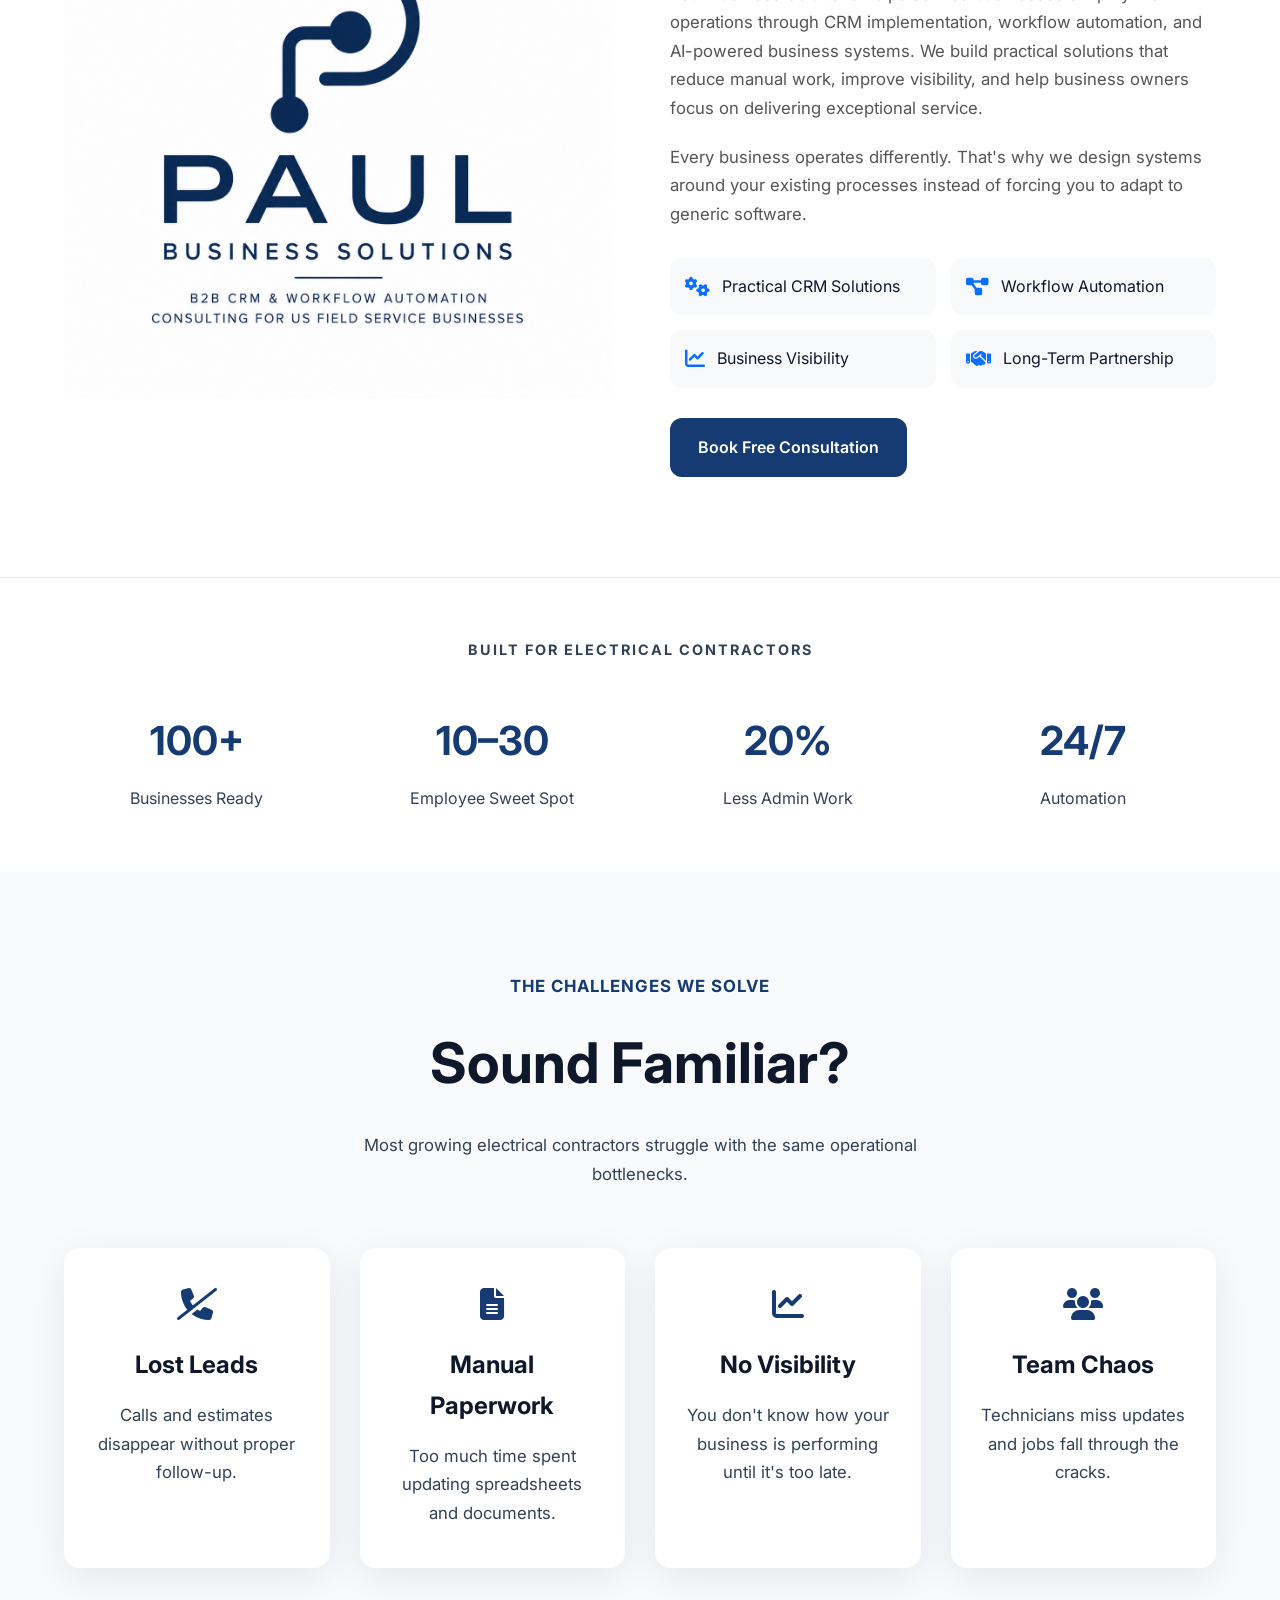
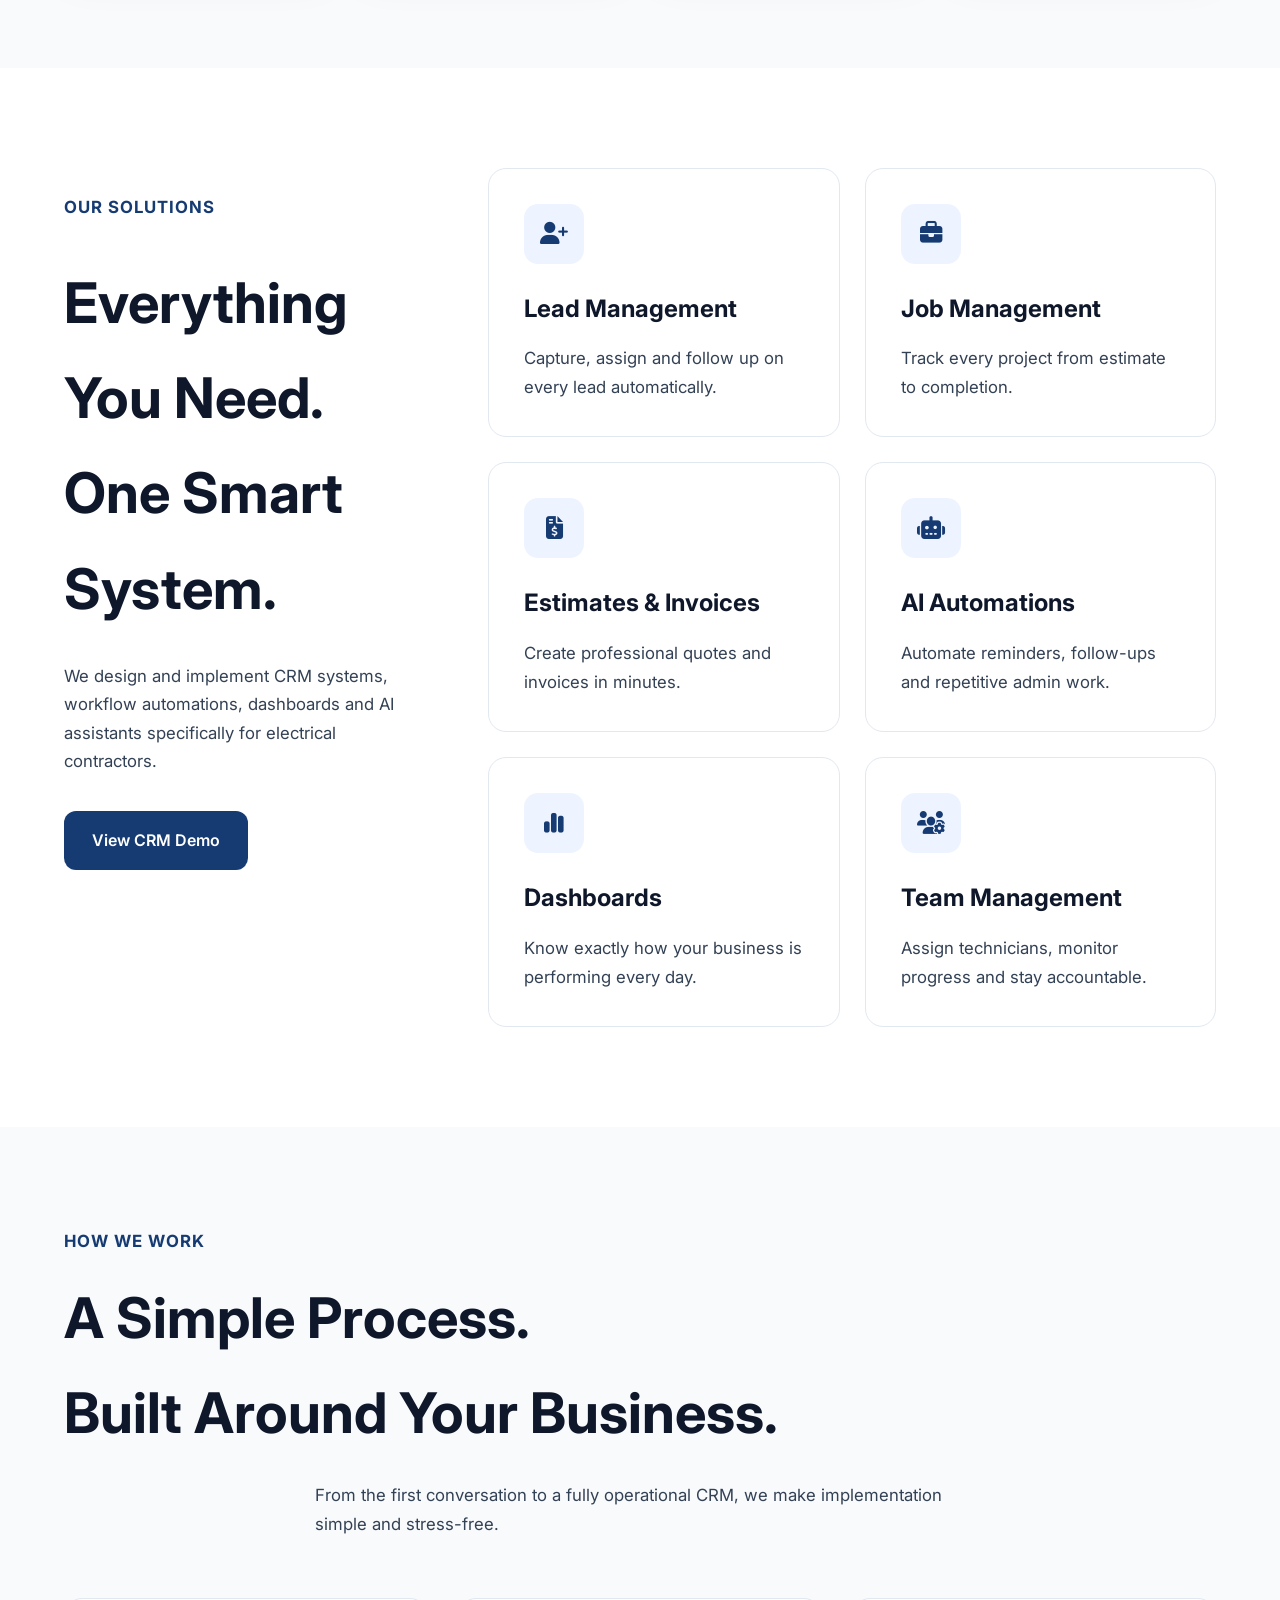
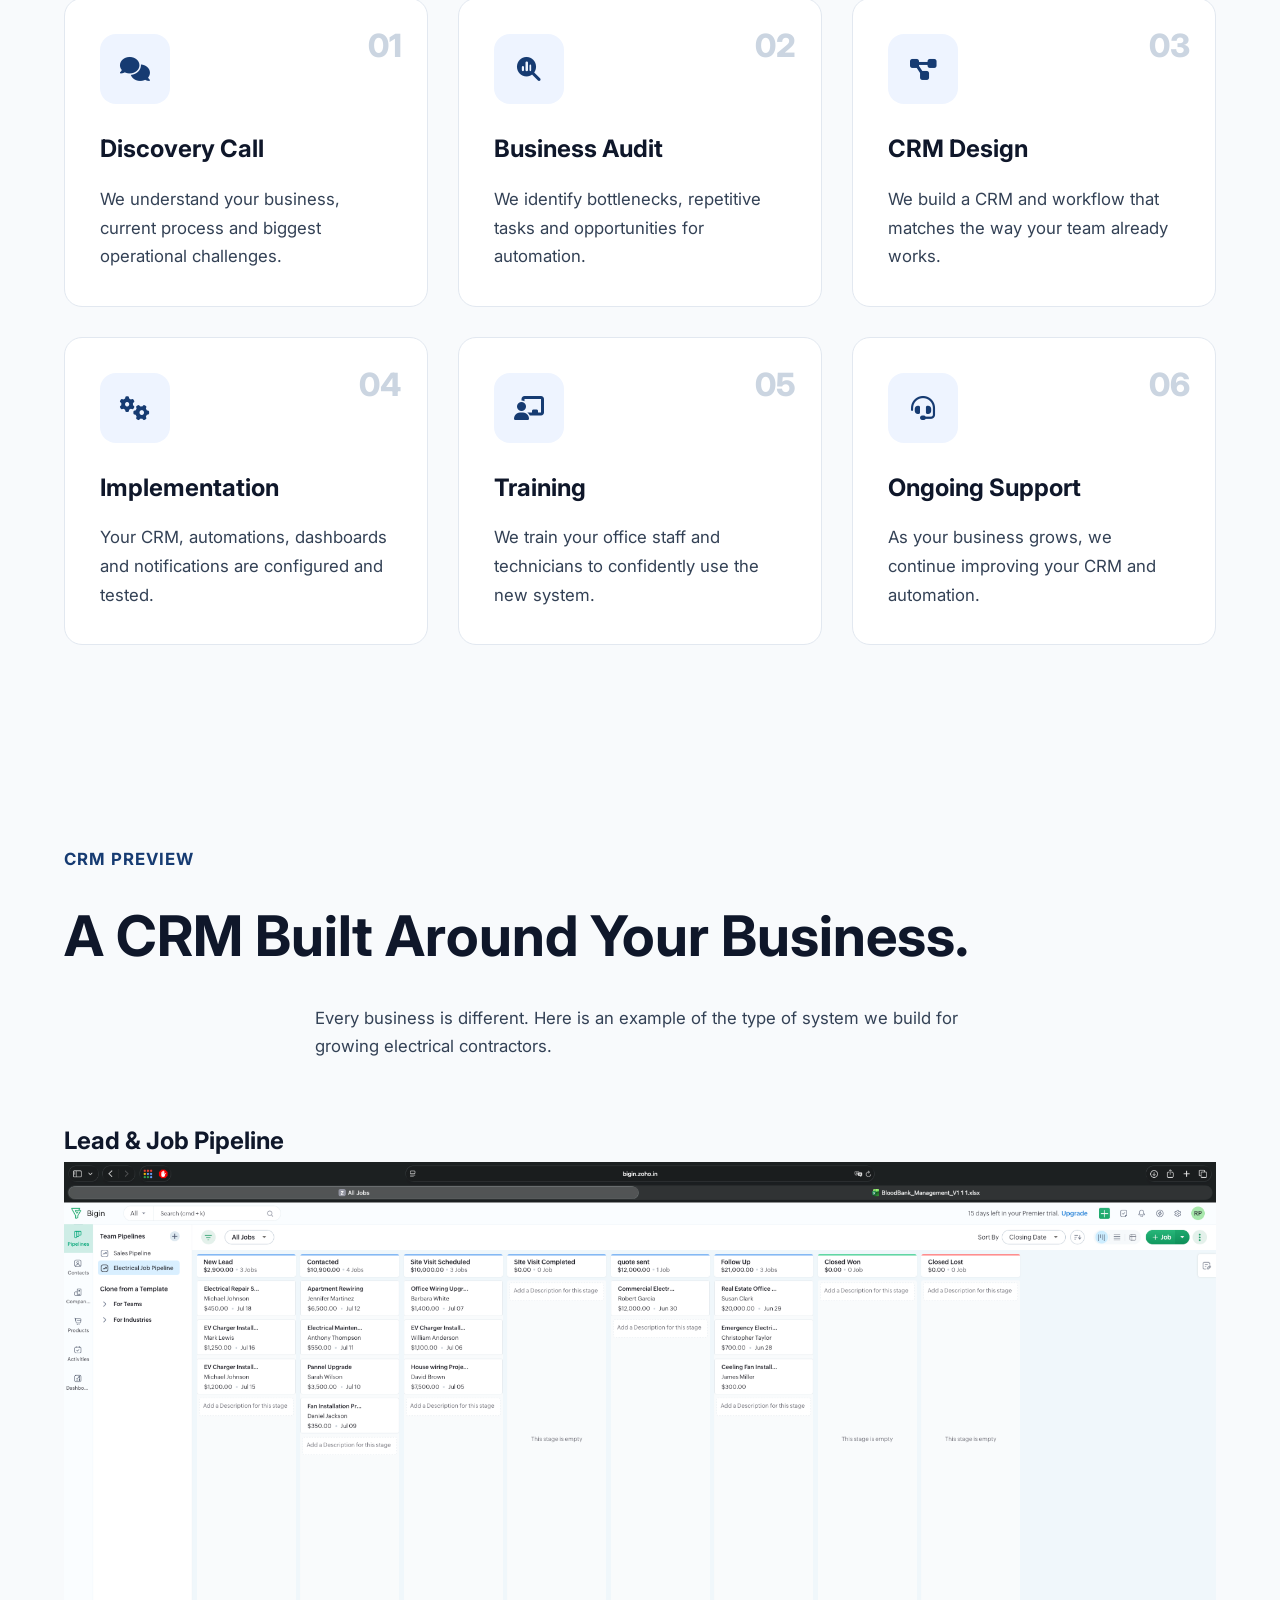
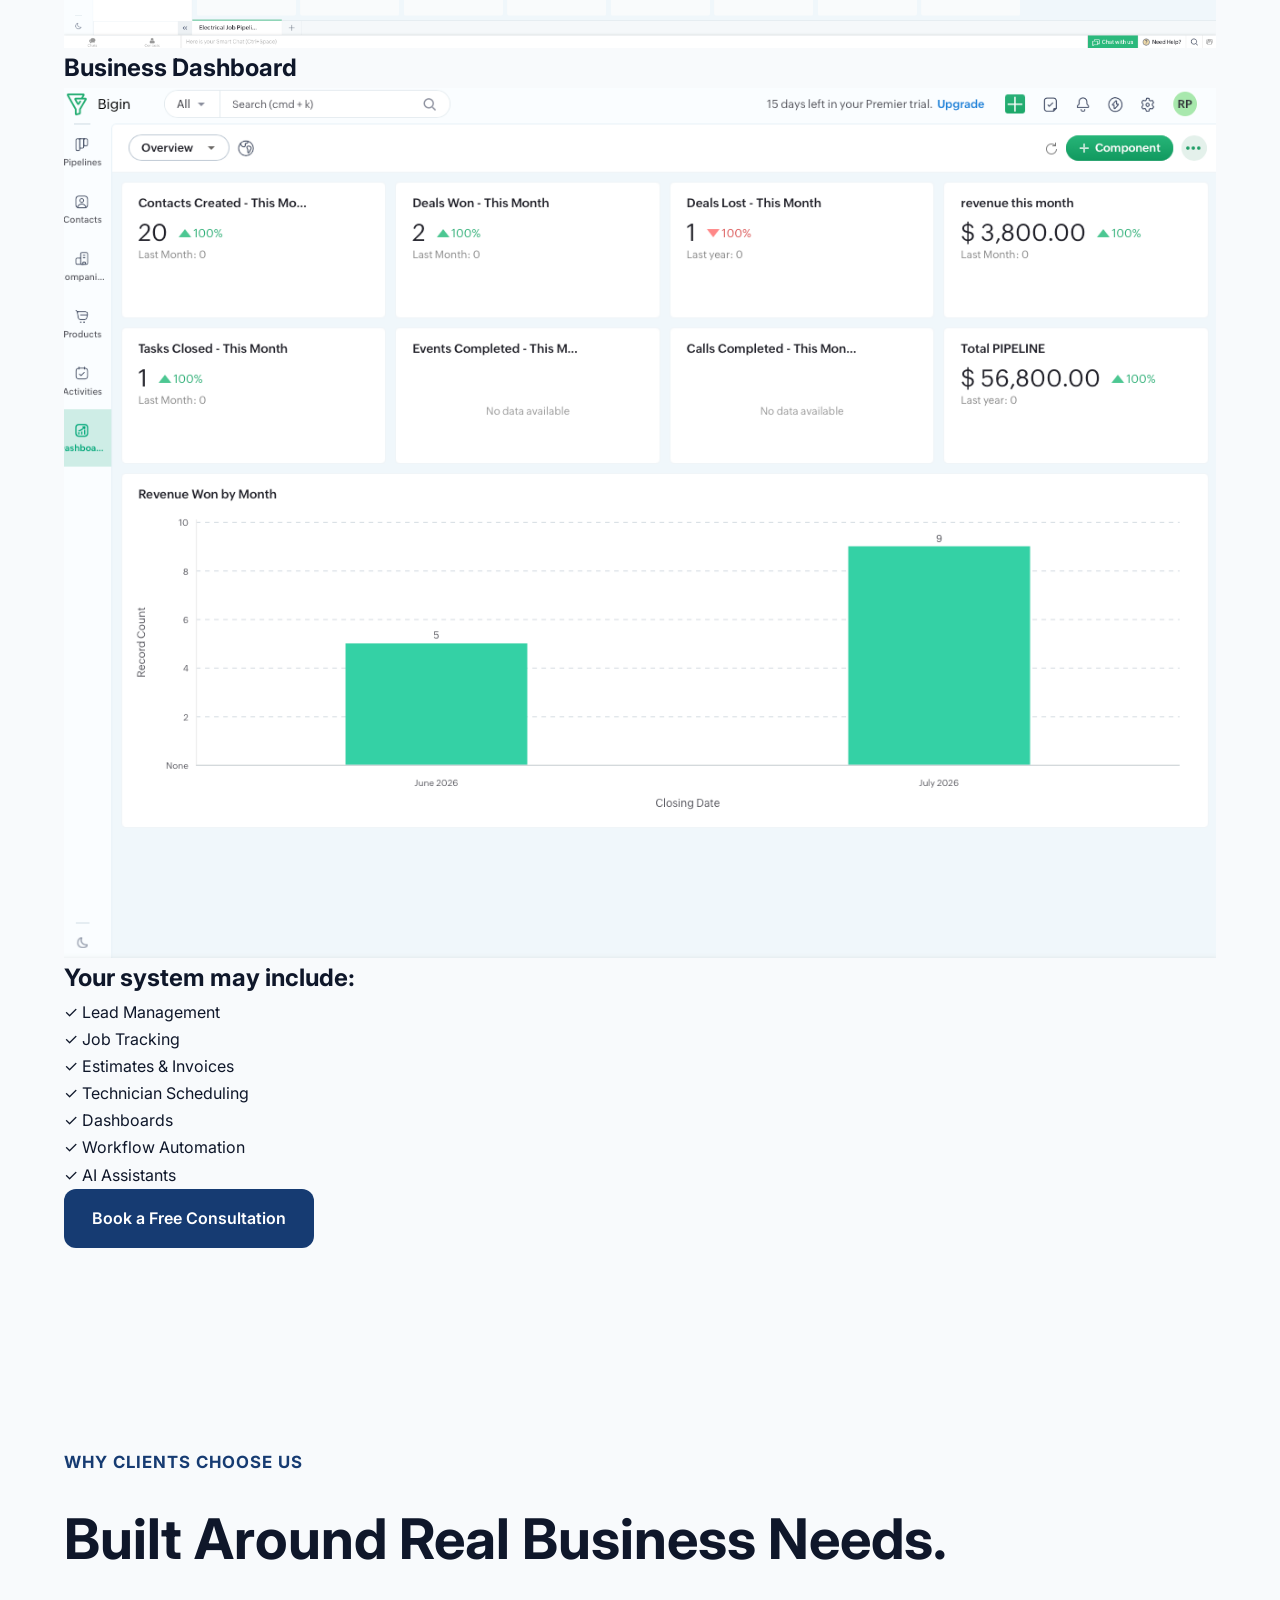
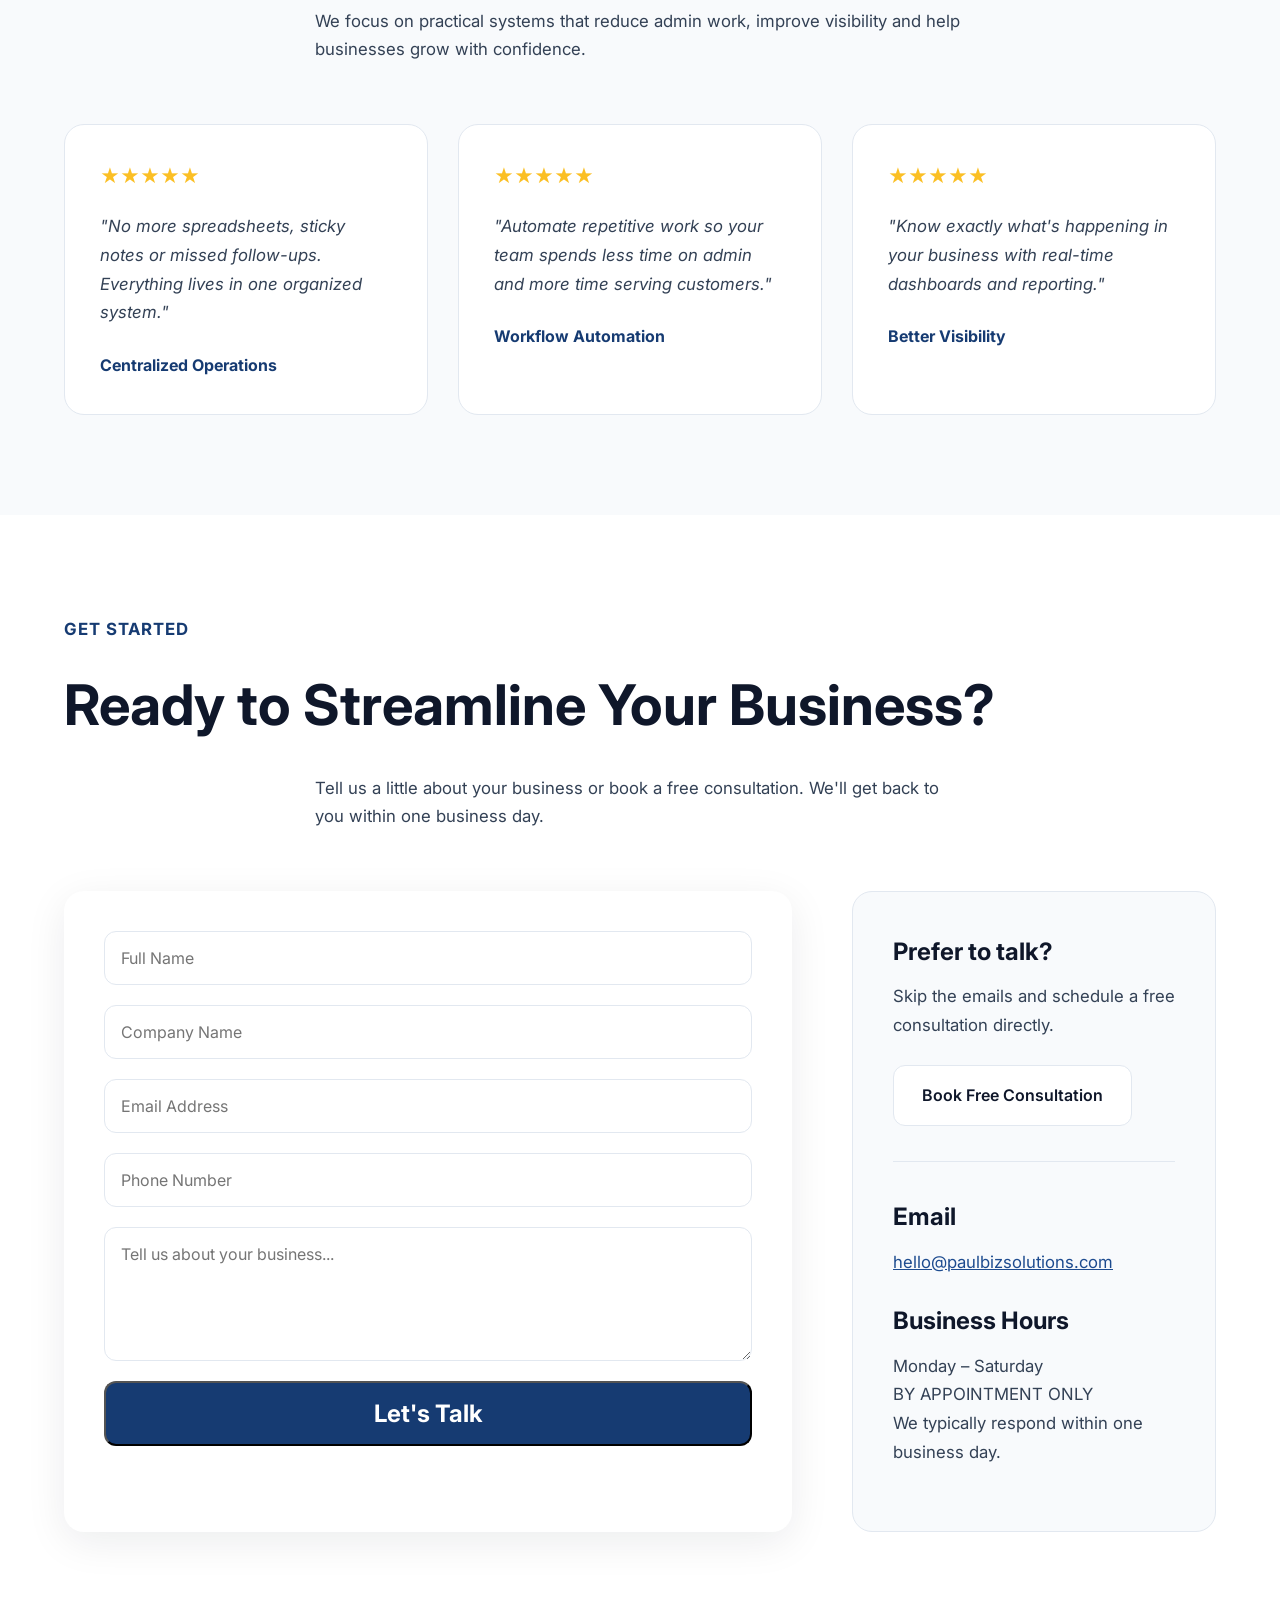
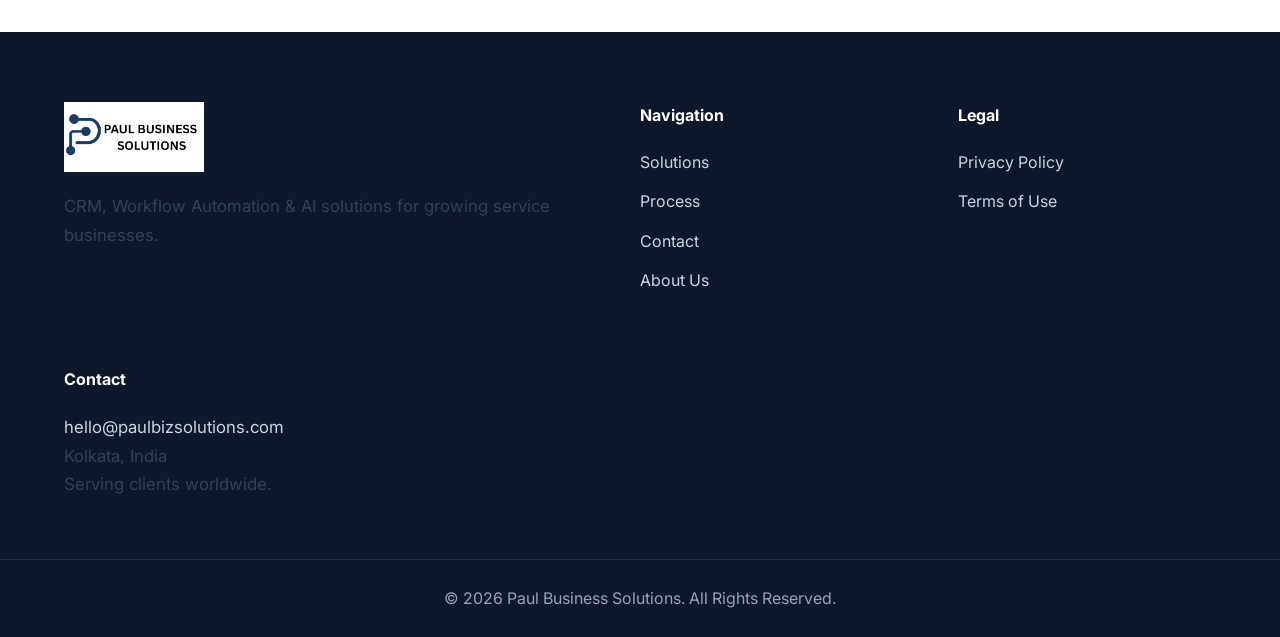
==== commit aa2f023e: "nav bar update 2" ====
--- a/index.html
+++ b/index.html
@@ -45,6 +45,7 @@
         <nav>
 
             <ul>
+                <li><a href="#about">About Us</a></li>
 
                 <li><a href="#solutions">Solutions</a></li>
 
@@ -52,9 +53,7 @@
 
                 <li><a href="#process">Process</a></li>
 
-                <li><a href="#about">About Us</a></li>
-
-                 <li><a href="#contact">Contact</a></li>
+                <li><a href="#contact">Contact</a></li>
 
             </ul>
 
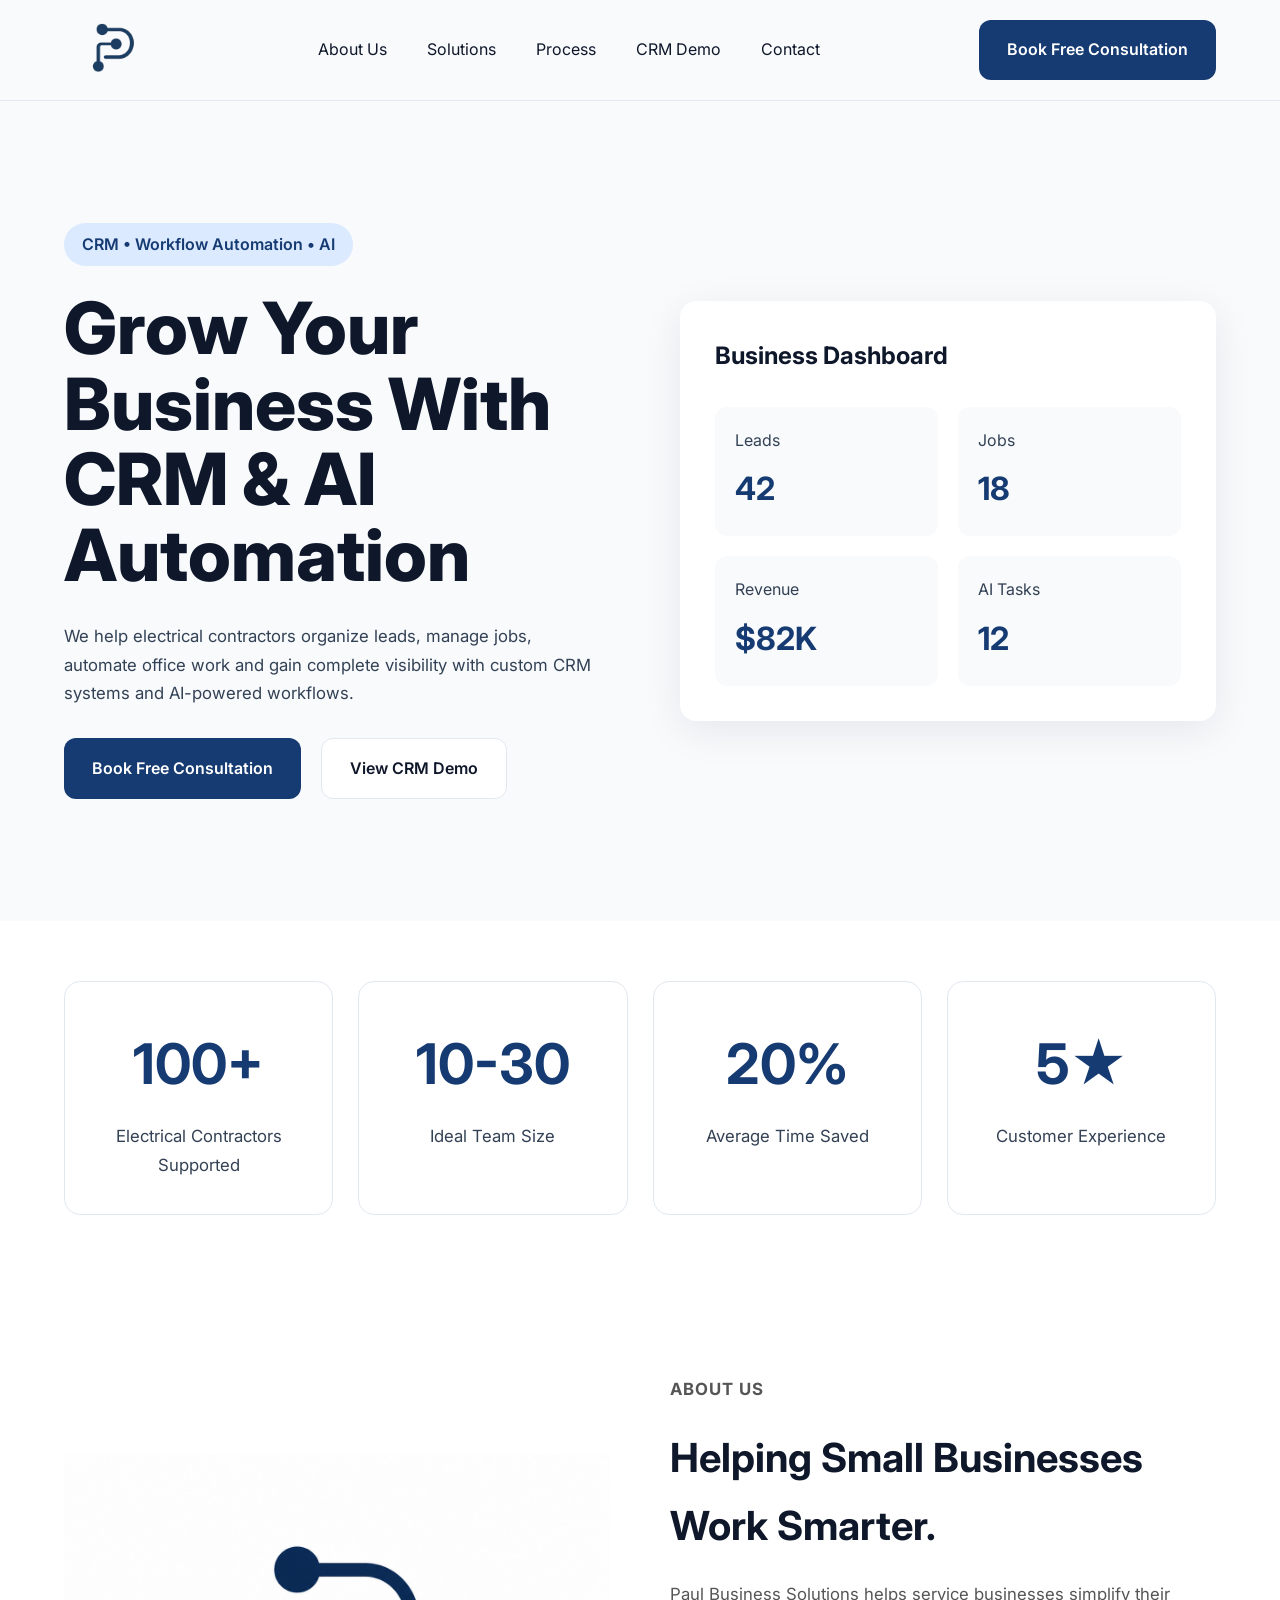
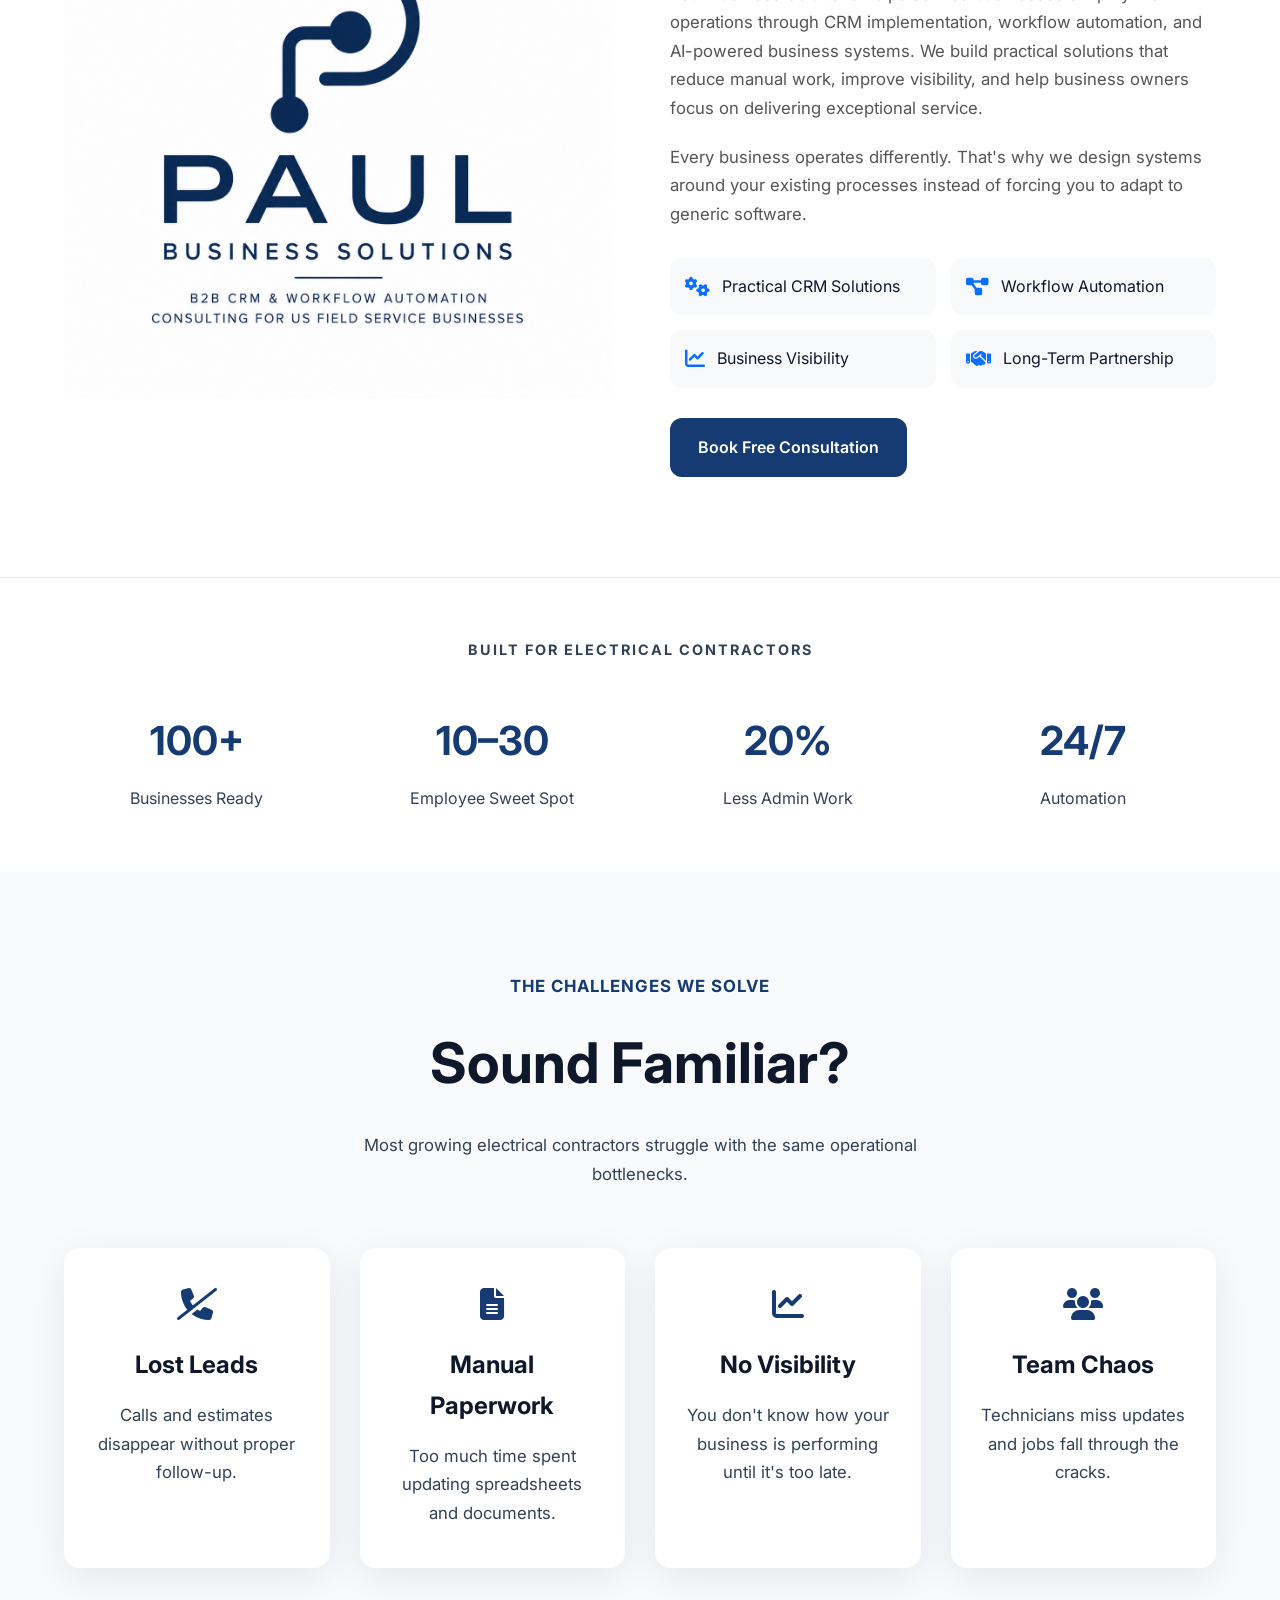
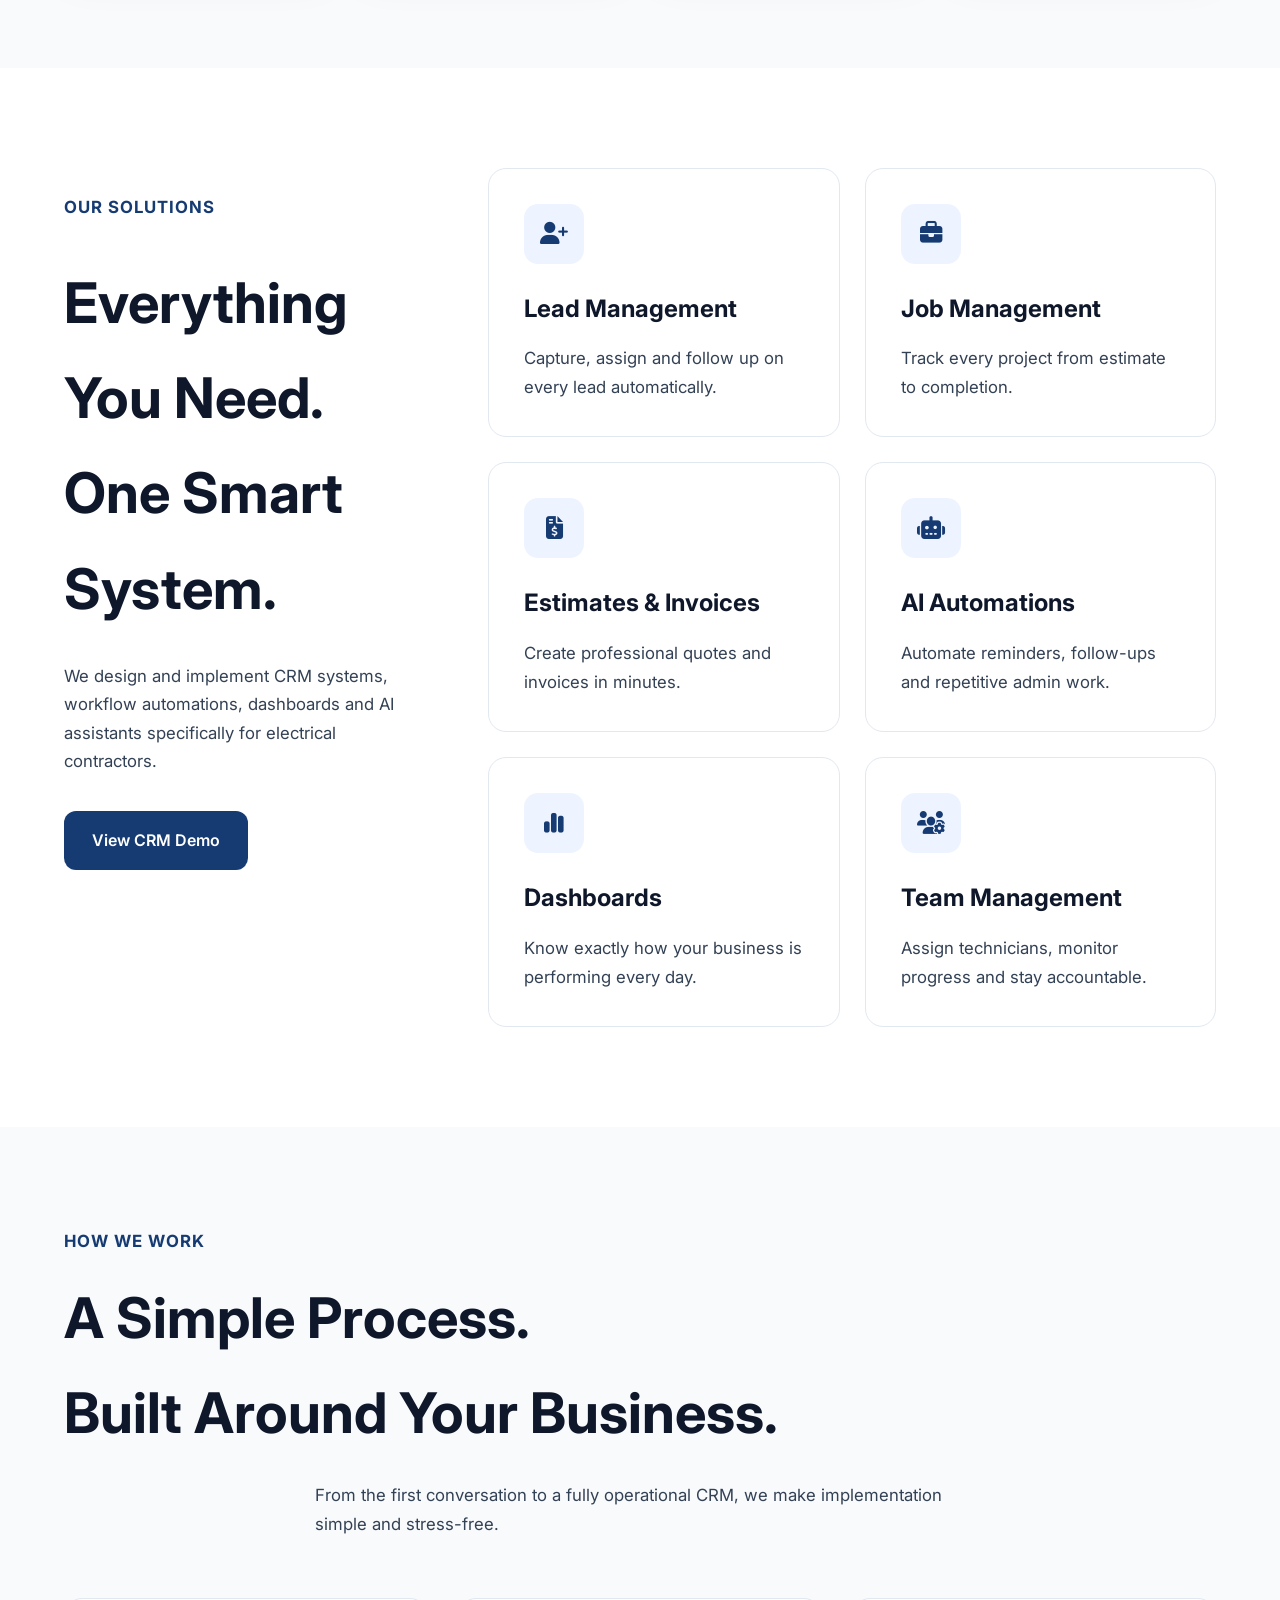
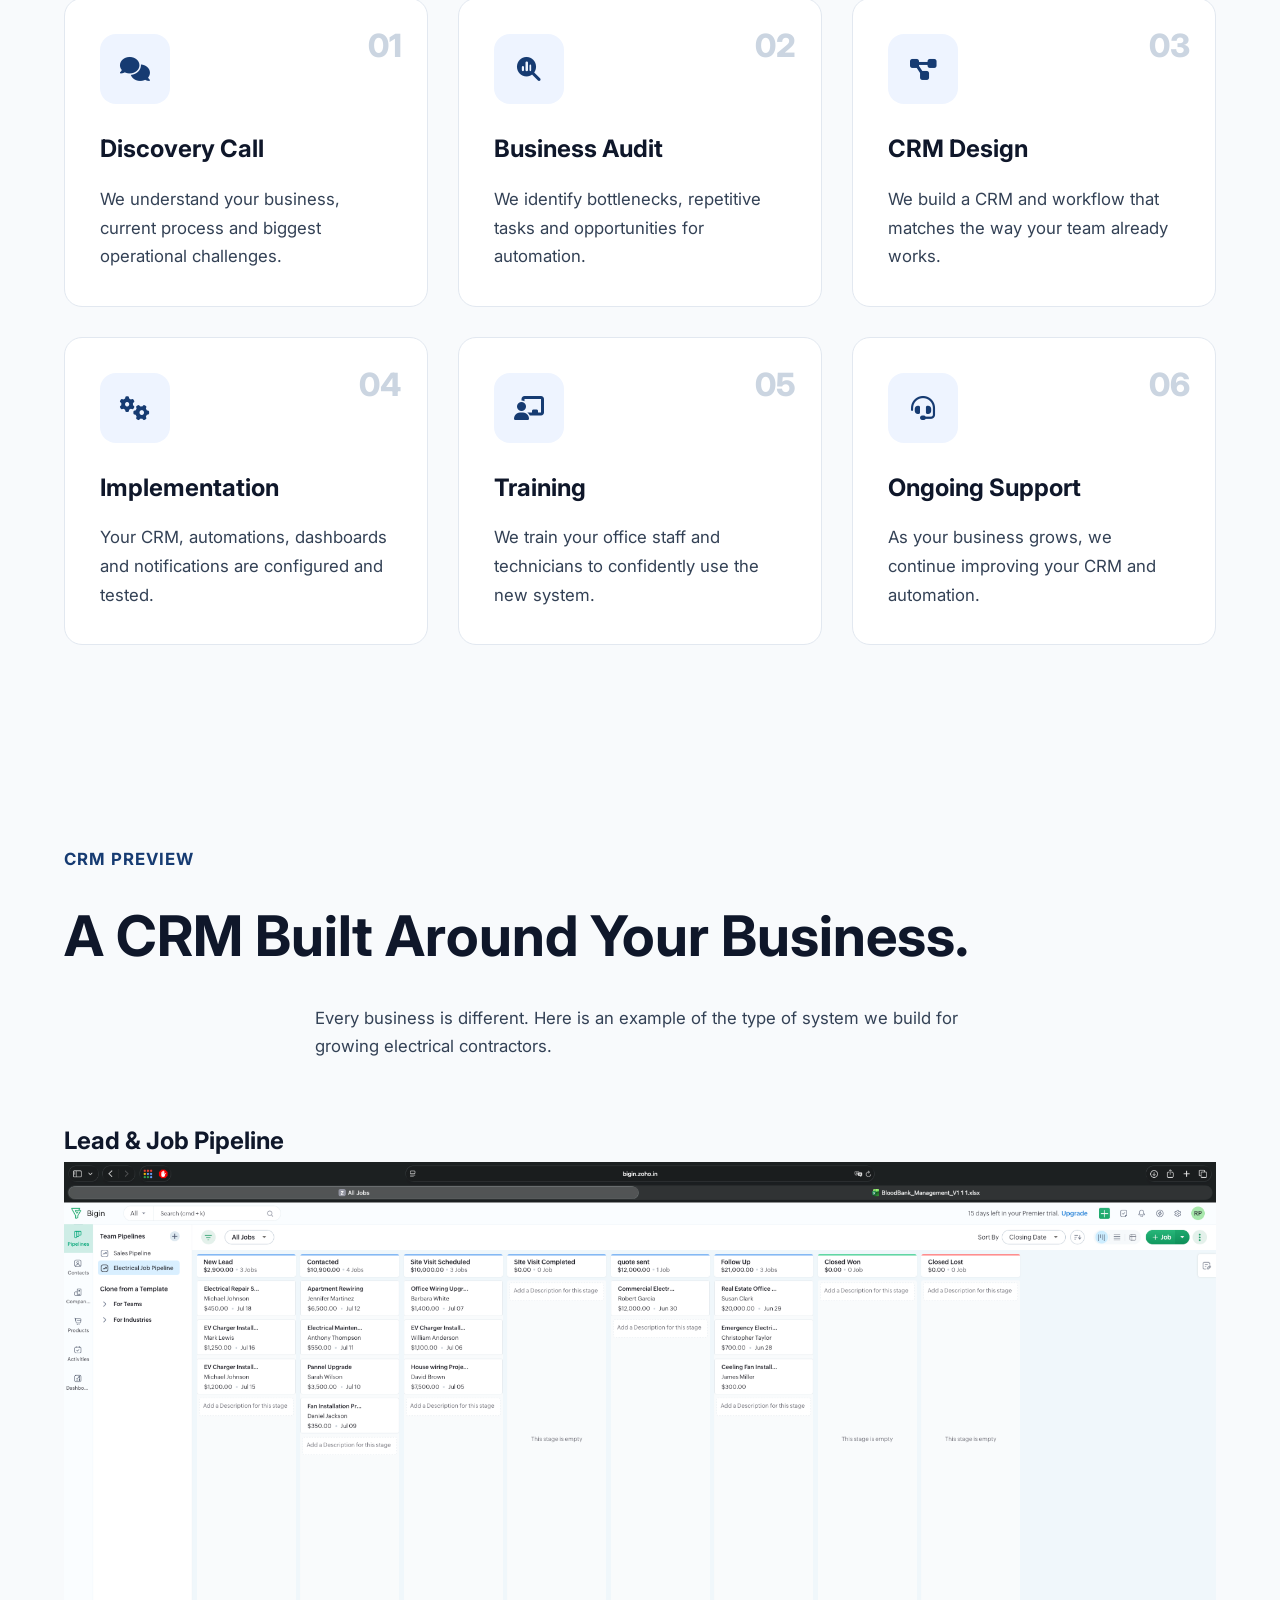
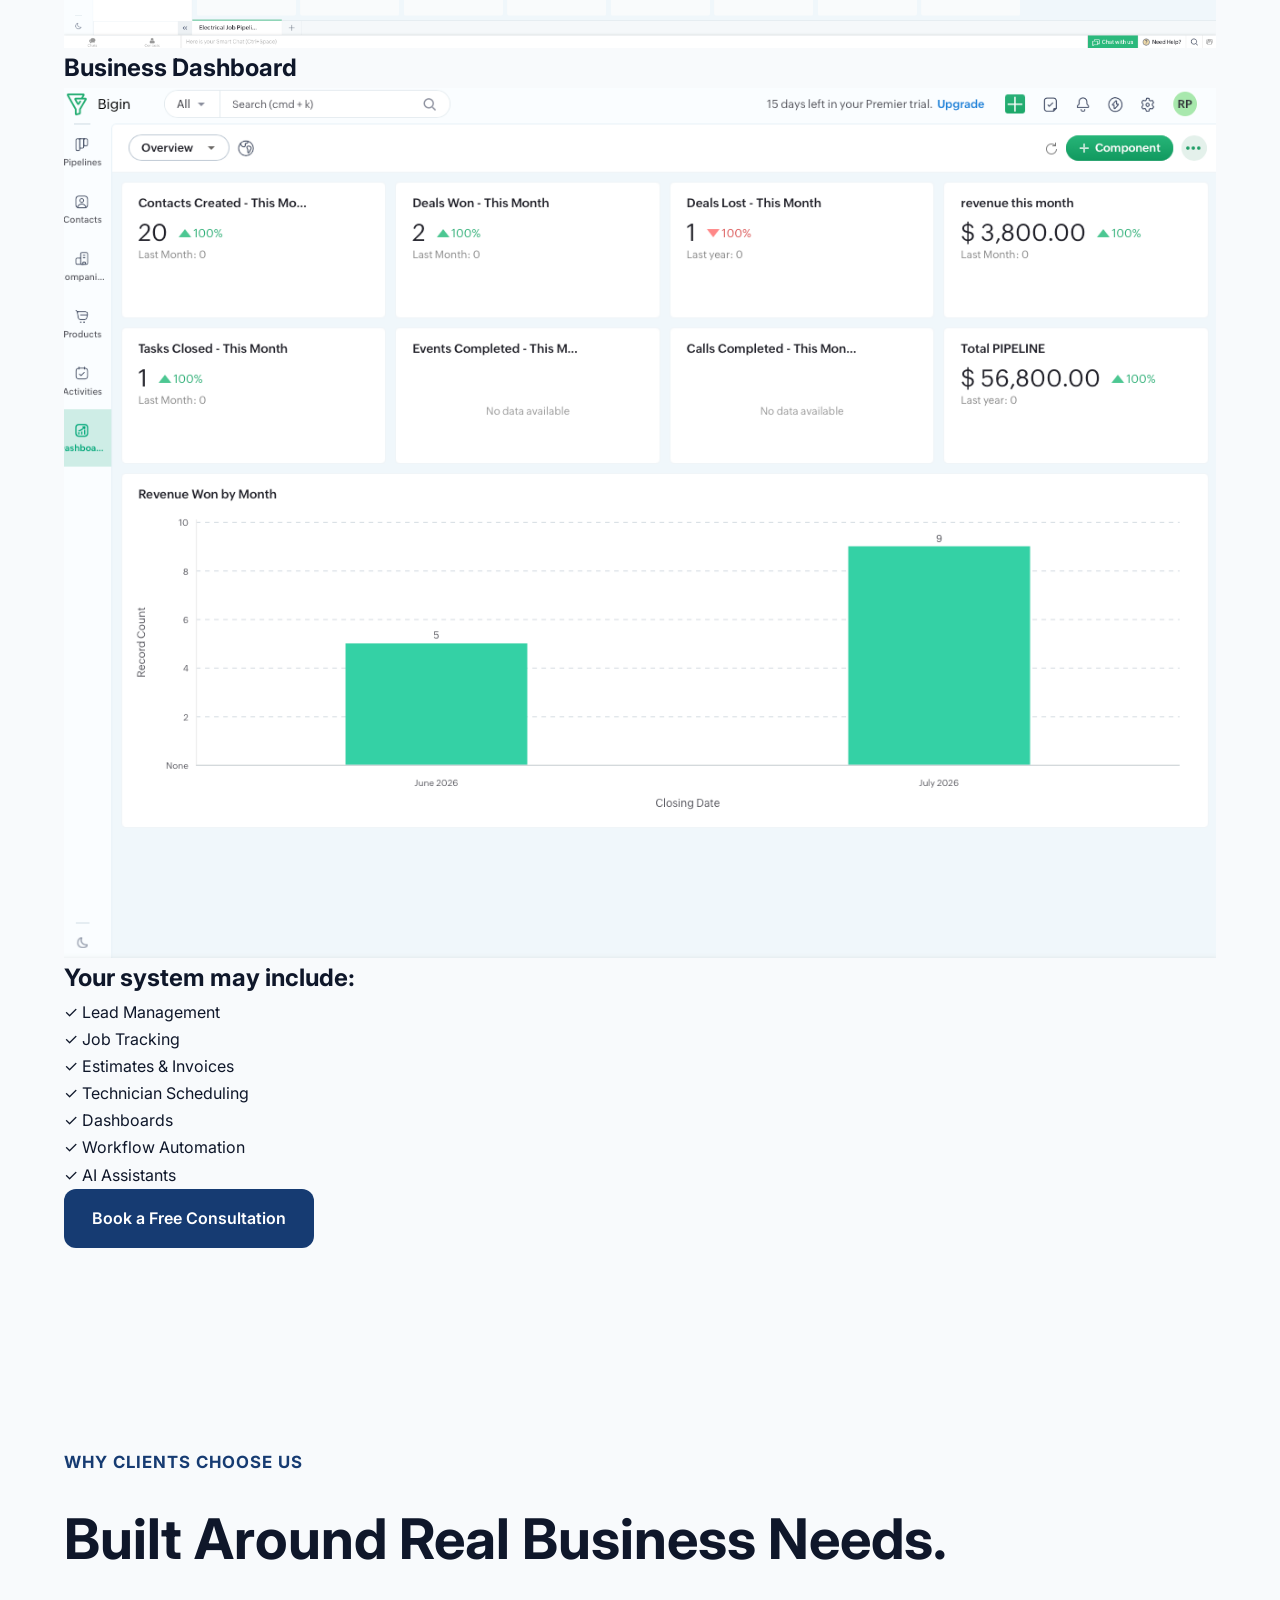
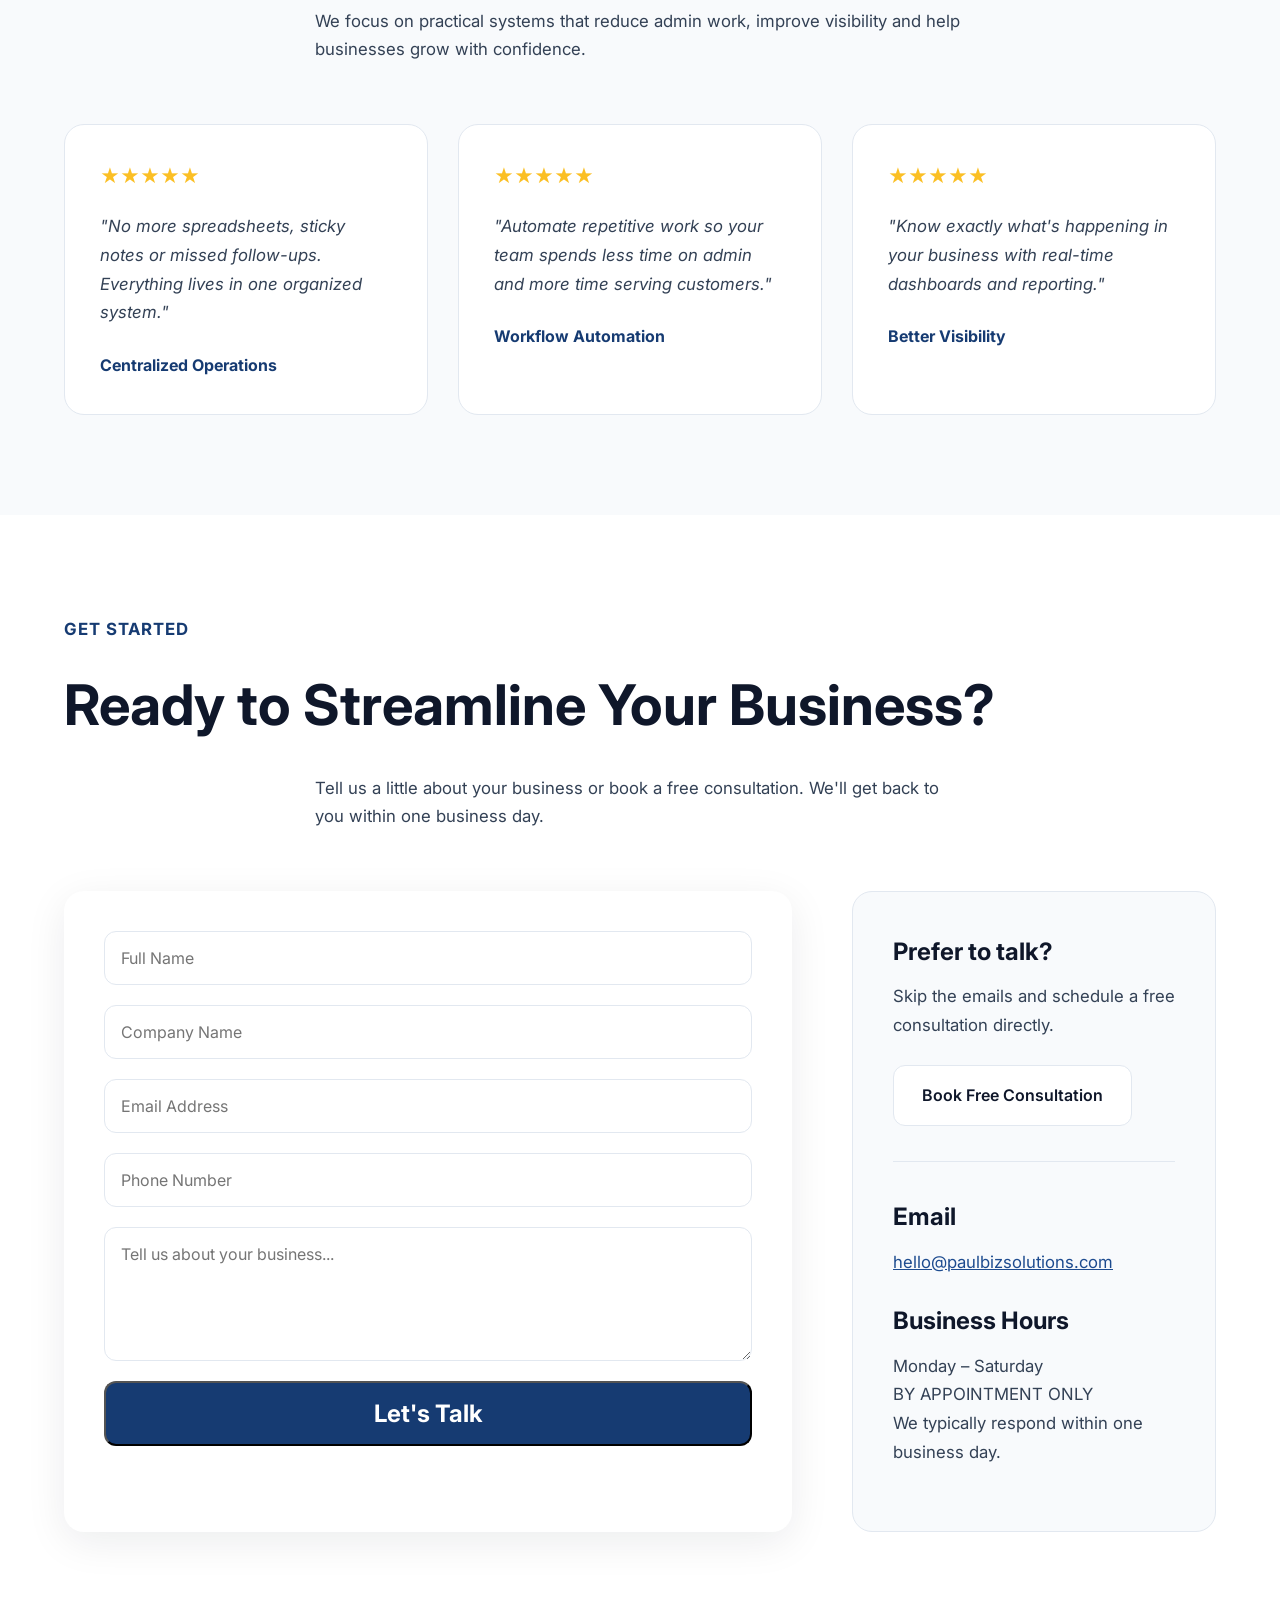
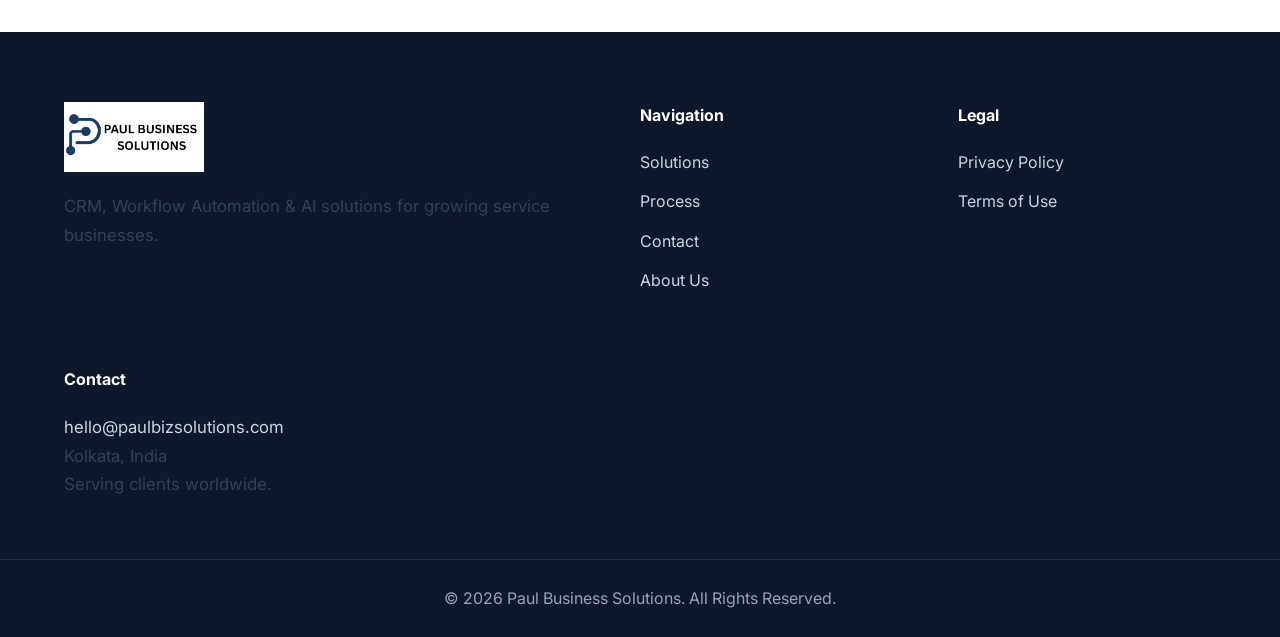
==== commit 2e6e2cdc: "nav bar update 3" ====
--- a/index.html
+++ b/index.html
@@ -49,9 +49,9 @@
 
                 <li><a href="#solutions">Solutions</a></li>
 
+                <li><a href="#process">Process</a></li>
+
                 <li><a href="#demo">CRM Demo</a></li>
-
-                <li><a href="#process">Process</a></li>
 
                 <li><a href="#contact">Contact</a></li>
 
